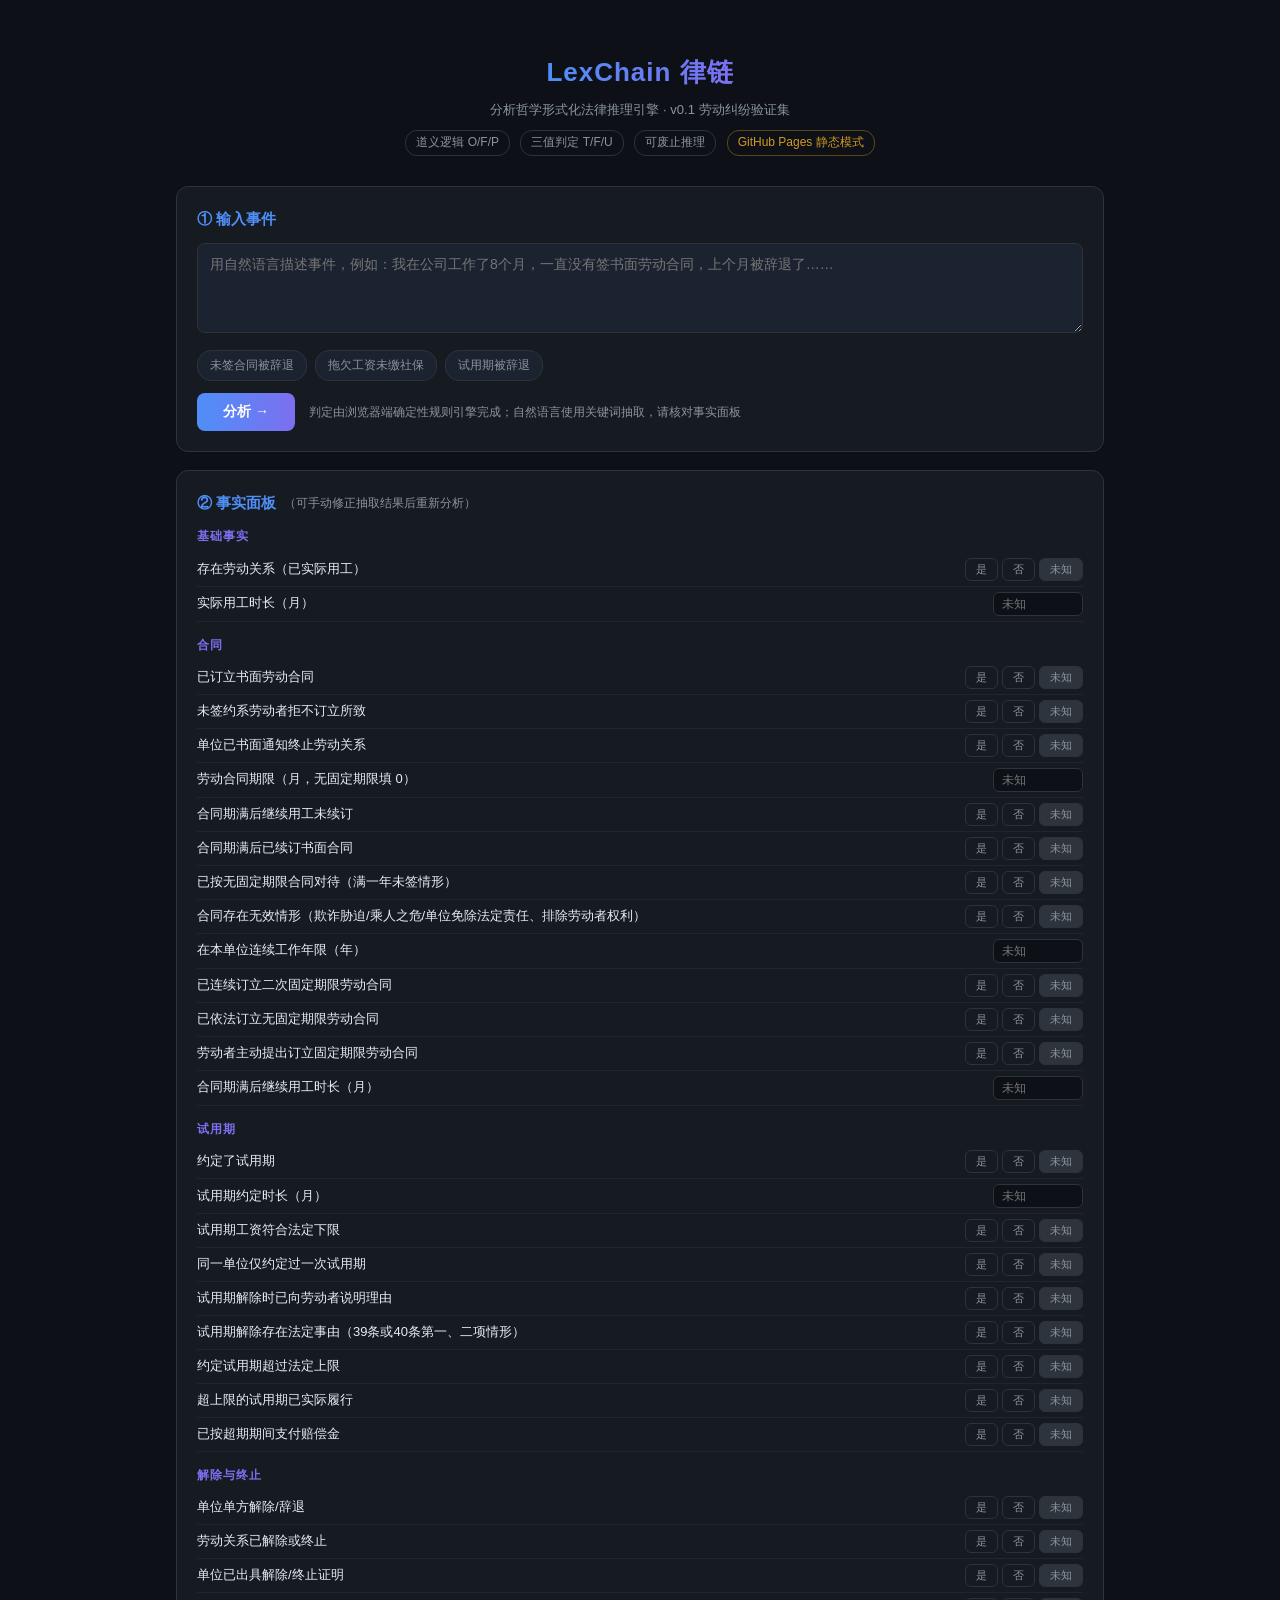
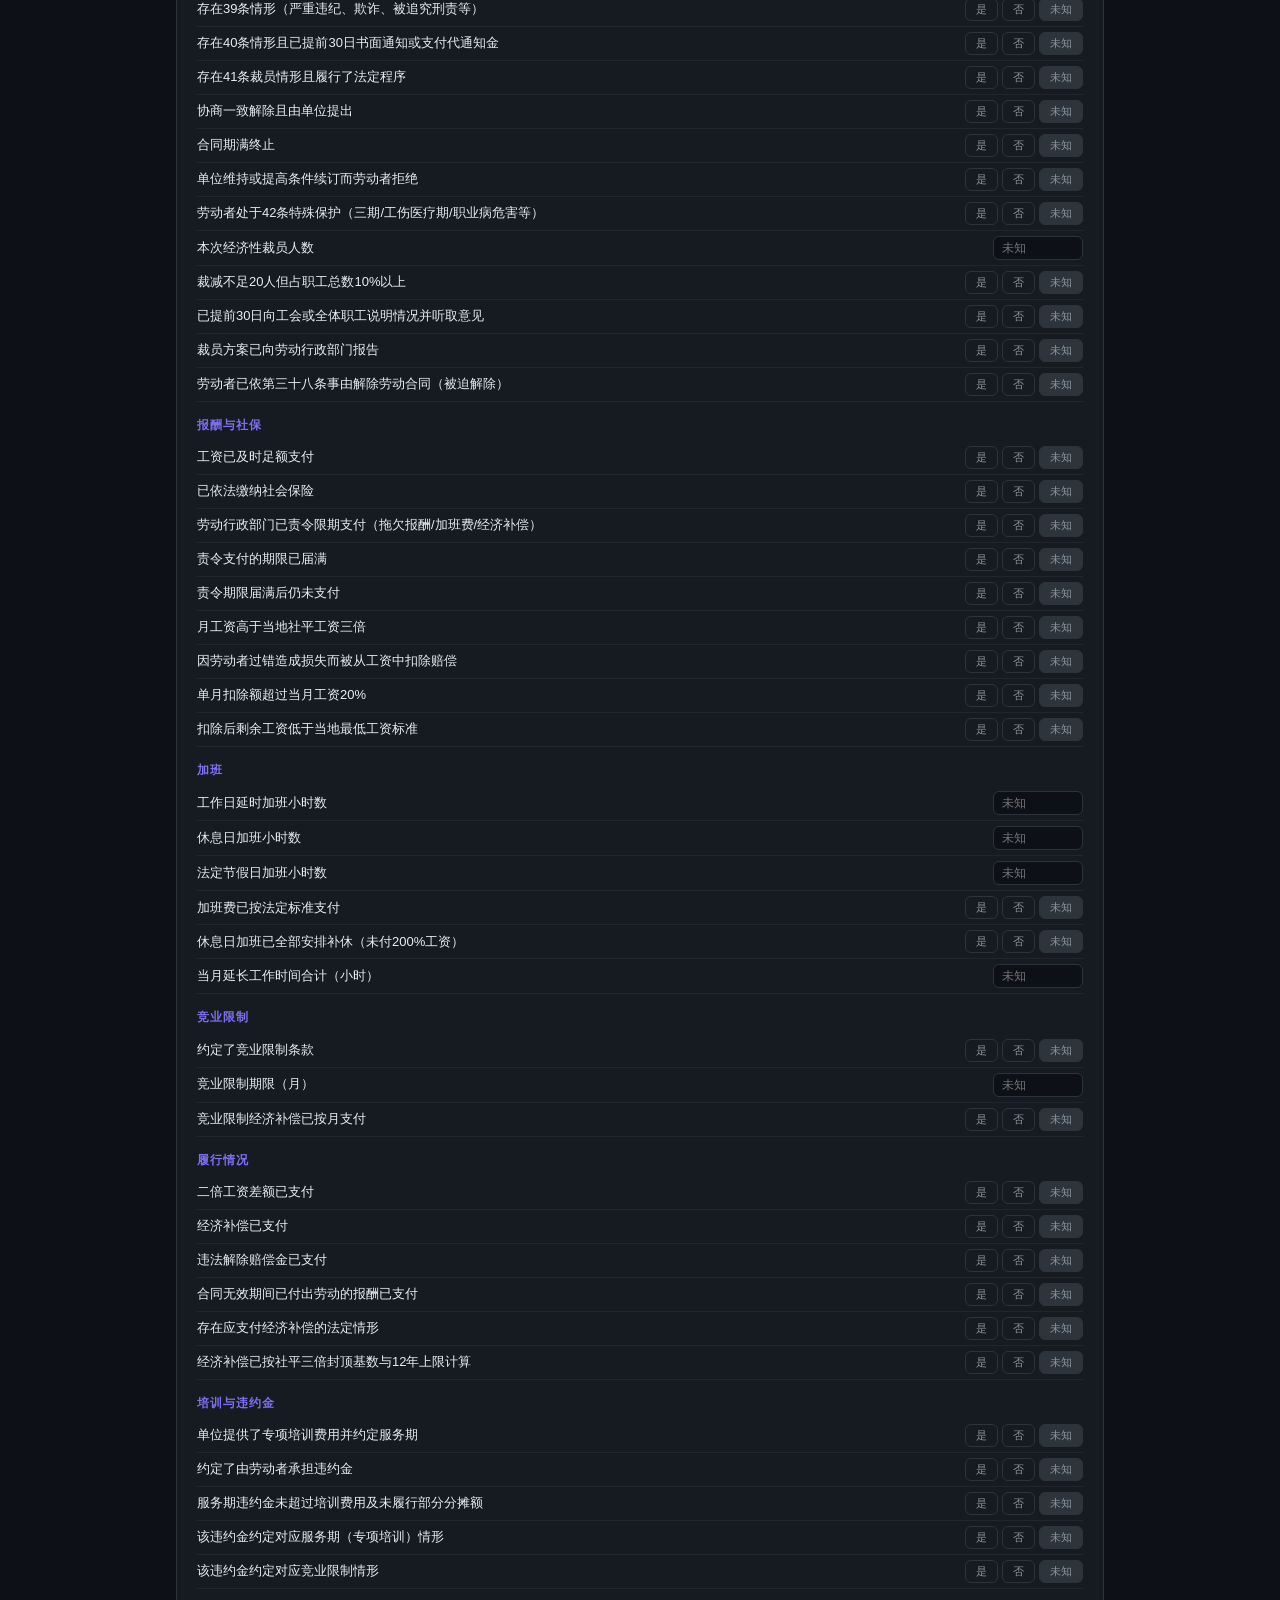
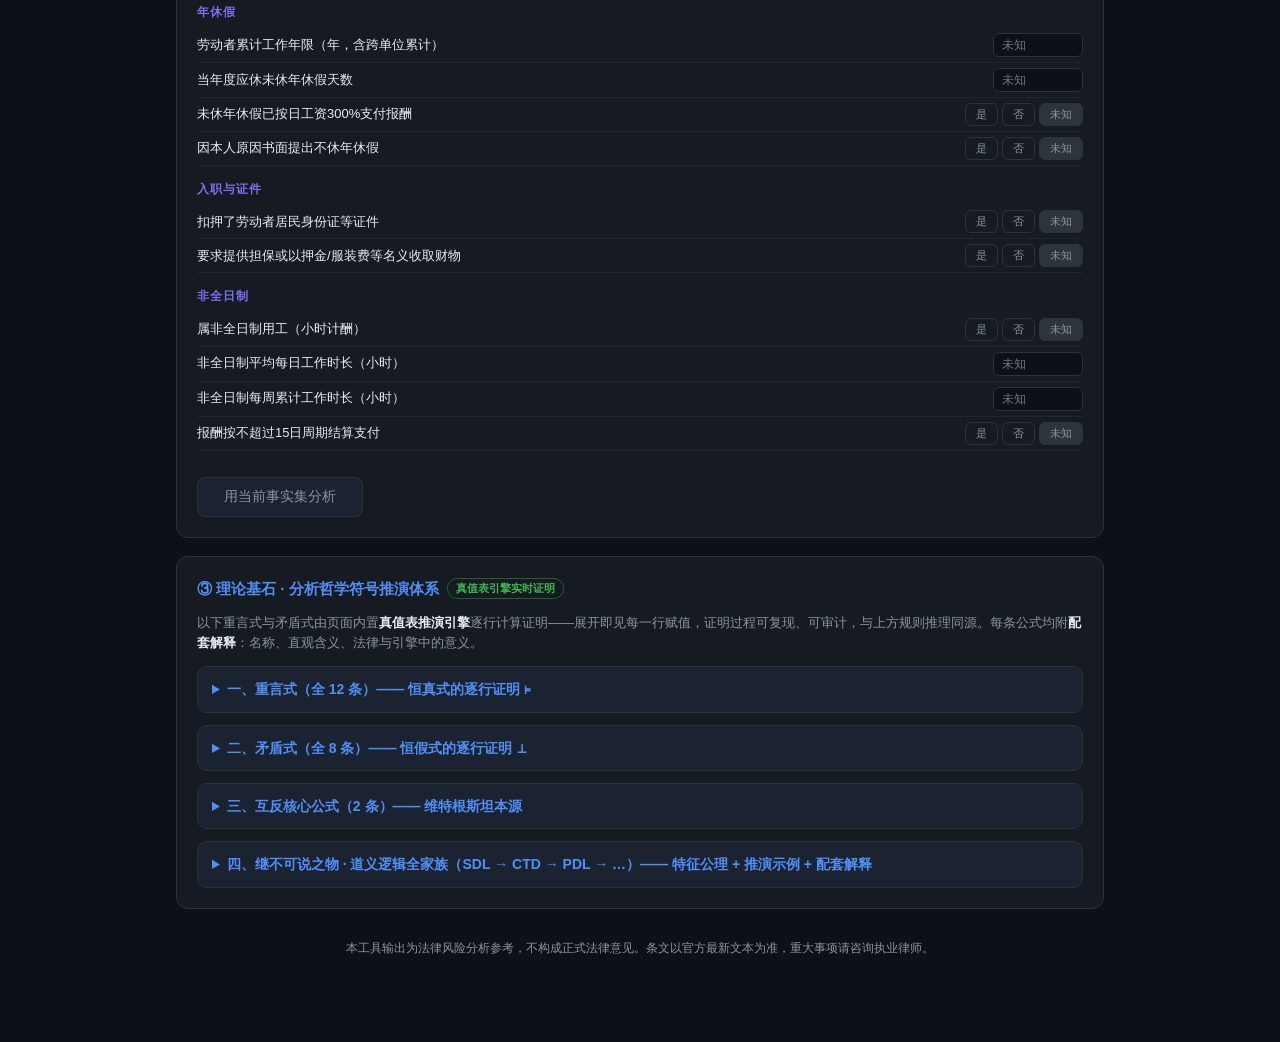
==== index.html @ 30962271 "Publish LexChain static GitHub Pages site" ====
<!DOCTYPE html>
<html lang="zh-CN" data-page-node-id="kiQSMiMC38B9QuAWxW1h1D">
<head data-page-node-id="PsSZfXTPzSMomUiIqgMjRa">
<meta charset="UTF-8" data-page-node-id="27FK0Gedcv9MTASuo3gnkz">
<meta name="viewport" content="width=device-width, initial-scale=1.0" data-page-node-id="isLUGIJhcwnBK06Z5FpobO">
<title>LexChain 律链 · 法律形式化推理引擎</title>
<style>
  :root {
    --bg: #0d1117; --panel: #161b22; --panel2: #1c2330; --border: #2d333b;
    --text: #e6edf3; --muted: #8b949e; --accent: #4f8ff7; --accent2: #7c6ff0;
    --red: #f85149; --green: #3fb950; --amber: #d29922; --purple: #a371f7;
  }
  * { box-sizing: border-box; margin: 0; padding: 0; }
  body { background: var(--bg); color: var(--text); font-family: -apple-system, "PingFang SC", "Microsoft YaHei", sans-serif; line-height: 1.6; padding-bottom: 60px; }
  .wrap { max-width: 960px; margin: 0 auto; padding: 24px 16px; }
  header { text-align: center; padding: 28px 0 12px; }
  header h1 { font-size: 26px; letter-spacing: 1px; }
  header h1 span { background: linear-gradient(90deg, var(--accent), var(--accent2)); -webkit-background-clip: text; background-clip: text; color: transparent; }
  header .sub { color: var(--muted); font-size: 13px; margin-top: 6px; }
  .badge { display: inline-block; font-size: 12px; padding: 2px 10px; border-radius: 12px; border: 1px solid var(--border); color: var(--muted); margin: 0 3px; }
  .badge.ok { color: var(--green); border-color: rgba(63,185,80,.4); }
  .badge.warn { color: var(--amber); border-color: rgba(210,153,34,.4); }
  .card { background: var(--panel); border: 1px solid var(--border); border-radius: 12px; padding: 20px; margin-top: 18px; }
  .card h2 { font-size: 15px; color: var(--accent); margin-bottom: 12px; display: flex; align-items: center; gap: 8px; }
  textarea { width: 100%; min-height: 90px; background: var(--panel2); border: 1px solid var(--border); border-radius: 8px; color: var(--text); padding: 12px; font-size: 14px; resize: vertical; font-family: inherit; }
  textarea:focus { outline: none; border-color: var(--accent); }
  .presets { margin-top: 10px; display: flex; flex-wrap: wrap; gap: 8px; }
  .chip { font-size: 12px; padding: 5px 12px; border-radius: 14px; background: var(--panel2); border: 1px solid var(--border); color: var(--muted); cursor: pointer; transition: .15s; }
  .chip:hover { border-color: var(--accent); color: var(--text); }
  .btn { display: inline-block; margin-top: 12px; padding: 10px 26px; border: none; border-radius: 8px; background: linear-gradient(90deg, var(--accent), var(--accent2)); color: #fff; font-size: 14px; font-weight: 600; cursor: pointer; }
  .btn:disabled { opacity: .5; cursor: wait; }
  .btn.ghost { background: var(--panel2); border: 1px solid var(--border); color: var(--muted); font-weight: 400; }
  .verdict { border-radius: 12px; padding: 18px 20px; margin-top: 18px; border: 1px solid var(--border); background: var(--panel); display: flex; justify-content: space-between; align-items: center; flex-wrap: wrap; gap: 8px; }
  .verdict.v-bad { border-color: rgba(248,81,73,.5); background: rgba(248,81,73,.08); }
  .verdict.v-warn { border-color: rgba(210,153,34,.5); background: rgba(210,153,34,.08); }
  .verdict.v-ok { border-color: rgba(63,185,80,.5); background: rgba(63,185,80,.08); }
  .verdict .v-main { font-size: 18px; font-weight: 700; }
  .verdict .v-sym { font-family: "SF Mono", Menlo, monospace; color: var(--muted); font-size: 13px; }
  .counts { font-size: 12px; color: var(--muted); display: flex; gap: 12px; flex-wrap: wrap; margin-top: 6px; }
  .rule-card { background: var(--panel2); border: 1px solid var(--border); border-radius: 10px; padding: 16px; margin-top: 12px; }
  .rule-head { display: flex; align-items: center; gap: 10px; flex-wrap: wrap; }
  .rule-head .rid { font-family: Menlo, monospace; font-size: 12px; color: var(--muted); }
  .rule-head .src { font-size: 13px; font-weight: 600; }
  .st { font-size: 11px; padding: 2px 10px; border-radius: 10px; font-weight: 700; letter-spacing: .5px; }
  .st-VIOLATION { background: rgba(248,81,73,.15); color: var(--red); }
  .st-RISK, .st-DEFENSIBLE { background: rgba(210,153,34,.15); color: var(--amber); }
  .st-POSSIBLE { background: rgba(124,111,240,.15); color: var(--purple); }
  .st-PERMITTED, .st-COMPLIANT { background: rgba(63,185,80,.15); color: var(--green); }
  .st-DEFEATED { background: rgba(139,148,158,.15); color: var(--muted); }
  .law-text { font-size: 12px; color: var(--muted); margin: 8px 0; padding: 8px 12px; border-left: 3px solid var(--border); }
  .sym { font-family: "SF Mono", Menlo, Consolas, monospace; font-size: 12.5px; background: #0a0e14; border: 1px dashed var(--border); border-radius: 8px; padding: 10px 12px; color: var(--accent2); white-space: pre-wrap; word-break: break-all; }
  .nl-chain { margin-top: 10px; }
  .nl-chain li { list-style: none; font-size: 13.5px; padding: 5px 0 5px 22px; position: relative; }
  .nl-chain li::before { content: '→'; position: absolute; left: 2px; color: var(--accent); font-family: Menlo, monospace; }
  .meta-note { margin-top: 8px; font-size: 12.5px; color: var(--muted); }
  .meta-note b { color: var(--amber); }
  .ask-list li { margin: 6px 0 6px 18px; font-size: 13.5px; color: var(--amber); }
  .fact-group { margin-bottom: 14px; }
  .fact-group h3 { font-size: 12px; color: var(--accent2); margin-bottom: 6px; letter-spacing: 1px; }
  .fact-row { display: flex; align-items: center; justify-content: space-between; gap: 10px; padding: 5px 0; border-bottom: 1px solid rgba(45,51,59,.5); }
  .fact-row label { font-size: 13px; color: var(--text); flex: 1; }
  .tri { display: flex; gap: 4px; }
  .tri button { font-size: 11px; padding: 3px 10px; border-radius: 6px; border: 1px solid var(--border); background: transparent; color: var(--muted); cursor: pointer; }
  .tri button.on-yes { background: rgba(63,185,80,.2); color: var(--green); border-color: var(--green); }
  .tri button.on-no { background: rgba(248,81,73,.2); color: var(--red); border-color: var(--red); }
  .tri button.on-unk { background: rgba(139,148,158,.2); color: var(--muted); }
  .fact-row input[type=number] { width: 90px; background: var(--bg); border: 1px solid var(--border); border-radius: 6px; color: var(--text); padding: 4px 8px; font-size: 12px; }
  footer { text-align: center; color: var(--muted); font-size: 12px; margin-top: 30px; padding: 0 20px; }
  .hidden { display: none; }
  .err { background: rgba(248,81,73,.1); border: 1px solid rgba(248,81,73,.4); color: var(--red); border-radius: 8px; padding: 12px; font-size: 13px; margin-top: 12px; }
  .toggle-all { font-size: 12px; color: var(--muted); background: none; border: none; cursor: pointer; text-decoration: underline; }
  /* ===== 理论基石：符号推演 ===== */
  details.logi { border: 1px solid var(--border); border-radius: 10px; margin-top: 12px; background: var(--panel2); overflow: hidden; }
  details.logi summary { cursor: pointer; padding: 11px 14px; color: var(--accent); font-size: 14px; font-weight: 600; user-select: none; }
  details.logi summary:hover { background: rgba(79,143,247,.06); }
  details.logi .body { padding: 2px 14px 16px; }
  table.tt { border-collapse: collapse; font-family: "SF Mono", Menlo, monospace; font-size: 12px; margin: 10px 0 4px; }
  .tt th, .tt td { border: 1px solid var(--border); padding: 3px 12px; text-align: center; }
  .tt th { background: #0a0e14; color: var(--muted); font-weight: 500; }
  .tt .resT { color: var(--green); font-weight: 700; }
  .tt .resF { color: var(--red); font-weight: 700; }
  .tt-wrap { display: flex; flex-wrap: wrap; gap: 18px; align-items: flex-start; }
  .tt-item { flex: 1 1 300px; max-width: 100%; }
  .tt-item .t-head { font-family: Menlo, monospace; font-size: 12.5px; color: var(--text); }
  .tt-item .t-head b { color: var(--accent2); }
  .tt-item .t-verdict { font-size: 11px; padding: 1px 8px; border-radius: 10px; margin-left: 8px; }
  .tv-taut { background: rgba(63,185,80,.15); color: var(--green); }
  .tv-cont { background: rgba(248,81,73,.15); color: var(--red); }
  .tv-warn { background: rgba(210,153,34,.15); color: var(--amber); }
  .t-der { font-size: 12px; color: var(--muted); margin-top: 4px; line-height: 1.55; }
  .t-der b { color: var(--amber); }
  .proof { font-family: "SF Mono", Menlo, monospace; font-size: 12.5px; color: var(--accent2); background: #0a0e14; border: 1px dashed var(--border); border-radius: 8px; padding: 10px 14px; white-space: pre-wrap; line-height: 1.7; margin-top: 8px; }
  .ax { font-family: "SF Mono", Menlo, monospace; font-size: 12px; color: var(--accent2); background: #0a0e14; border: 1px dashed var(--border); border-radius: 8px; padding: 8px 12px; white-space: pre-wrap; line-height: 1.6; margin: 8px 0; }
  .deo-card { background: var(--panel); border: 1px solid var(--border); border-radius: 10px; padding: 14px 16px; margin-top: 10px; }
  .deo-head { display: flex; align-items: center; gap: 8px; flex-wrap: wrap; }
  .deo-head .dn { font-size: 13.5px; font-weight: 700; }
  .deo-head .dops { font-family: Menlo, monospace; font-size: 11.5px; color: var(--muted); }
  .tag { font-size: 10.5px; padding: 1px 8px; border-radius: 10px; border: 1px solid var(--border); color: var(--muted); }
  .tag.ok { color: var(--green); border-color: rgba(63,185,80,.4); }
  .tag.part { color: var(--amber); border-color: rgba(210,153,34,.4); }
  .der-list { margin: 6px 0 0; }
  .der-list li { list-style: none; font-size: 12.5px; padding: 3px 0 3px 20px; position: relative; color: var(--text); }
  .der-list li::before { content: '⊢'; position: absolute; left: 2px; color: var(--accent); font-family: Menlo, monospace; }
  table.hoh { border-collapse: collapse; font-size: 12.5px; margin-top: 8px; width: 100%; }
  .hoh th, .hoh td { border: 1px solid var(--border); padding: 5px 10px; text-align: center; }
  .hoh th { background: #0a0e14; color: var(--accent); font-weight: 600; }
  .hoh td { color: var(--text); }
  .hoh .pair { color: var(--accent2); font-family: Menlo, monospace; }
</style>
</head>
<body data-page-node-id="8iEx9HB4UejlXtGTknqISz">
<div class="wrap" data-page-node-id="PXcmVNnKZJIlE6Lpy5dcK5">
  <header data-page-node-id="AC82jdaXDvnkETZtqz8NHw">
    <h1 data-page-node-id="3eas1RuthiZibGDweAJNau"><span data-page-node-id="trlMmMA6we5F9K7dM6GMHF">LexChain 律链</span></h1>
    <div class="sub" data-page-node-id="rGAv9Cwy0HodwI0c28MZ6c">分析哲学形式化法律推理引擎 · v0.1 劳动纠纷验证集</div>
    <div style="margin-top:8px" data-page-node-id="2qCRTweAUWBQGh2IgwYf9Q">
      <span class="badge" data-page-node-id="Y1KVa1GT4QhDN67C2BL3Ln">道义逻辑 O/F/P</span>
      <span class="badge" data-page-node-id="mIiJxzrPqOlq3Sv80LHay0">三值判定 T/F/U</span>
      <span class="badge" data-page-node-id="aGzgwrXjpfKVTA89egM71H">可废止推理</span>
      <span class="badge" id="keyBadge" data-page-node-id="EaB1oFuyF2YlSqdUZA5FYp">检查中…</span>
    </div>
  </header>

  <div class="card" data-page-node-id="wtyxxEg2XyhzfxhFRwy7So">
    <h2 data-page-node-id="8v1SY3z0OoLtrpBDrHqLrT">① 输入事件</h2>
    <textarea id="eventText" placeholder="用自然语言描述事件，例如：我在公司工作了8个月，一直没有签书面劳动合同，上个月被辞退了……"></textarea>
    <div class="presets" id="presets" data-page-node-id="KBGAxTkIznjNuzR7W672NG"></div>
    <button class="btn" id="analyzeBtn" onclick="analyzeText()" data-page-node-id="Bf56IJOTYQFfnmvdksYVYw">分析 →</button>
    <span id="engineHint" style="font-size:12px;color:var(--muted);margin-left:10px" data-page-node-id="uKJEKAAeRHvwSGe8ieW7tk">判定由确定性规则引擎完成；LLM 仅负责事实抽取</span>
    <div id="errBox" class="err hidden" data-page-node-id="k0vt3nFgk8JmOqXooDuOA5"></div>
  </div>

  <div class="card" data-page-node-id="GANivAtUZYr7OZUKsf3T4R">
    <h2 data-page-node-id="1MYgts6lK30P6LggpzwSpf">② 事实面板 <span style="font-weight:400;font-size:12px;color:var(--muted)" data-page-node-id="TCiVMS4UPj8MEKva81fKfE">（可手动修正抽取结果后重新分析）</span></h2>
    <div id="factPanel" data-page-node-id="Y68ztbX0nfJHcR3DQtiJM3"></div>
    <button class="btn ghost" onclick="analyzeFacts()" data-page-node-id="4I5qacGDfSJrHTLnIl2Mmm">用当前事实集分析</button>
  </div>

  <div id="report" data-page-node-id="Lge5YZrceQLVSk72SocNAa"></div>

  <div class="card" data-page-node-id="9f2v6cgGhTI3Khc42GIGiU">
    <h2 data-page-node-id="dFSw7DXX0FTnGQY1dLGjk6">③ 理论基石 · 分析哲学符号推演体系 <span class="tag ok" data-page-node-id="G3Hsxzw0xbjmLrdzzfGlsy">真值表引擎实时证明</span></h2>
    <p style="font-size:13px;color:var(--muted);margin-bottom:6px" data-page-node-id="lC5NADKWtnWMNioen28ml5">以下重言式与矛盾式由页面内置<b style="color:var(--text)" data-page-node-id="i1HdasJ02gujvpQowvXe1r">真值表推演引擎</b>逐行计算证明——展开即见每一行赋值，证明过程可复现、可审计，与上方规则推理同源。每条公式均附<b style="color:var(--text)" data-page-node-id="UzhEtMV9uJGk6oDCiQrg8h">配套解释</b>：名称、直观含义、法律与引擎中的意义。</p>

    <details class="logi" data-page-node-id="ar3GlRzbGRBKR1BG46HOAC"><summary data-page-node-id="h6nitEFqiJRPWAFxrAN1xY">一、重言式（全 12 条）—— 恒真式的逐行证明 ⊨</summary>
      <div class="body" data-page-node-id="I37AoTvzkkva6RV8RAajSg">
        <div class="tt-wrap" id="tautBody" data-page-node-id="xHVLdP9O7mgwTyLyqPRY5y"></div>
        <div class="t-der" style="margin-top:12px" data-page-node-id="TgLnxxqI06RL32b2vwnKf5"><b data-page-node-id="geAo5VrZZTKqwzUIbdGn3B">量词重言式（第 11、12 条）语义推演：</b></div>
        <div class="proof" data-page-node-id="w2gxmw8nj8yenNpEQ3H313">【11】∀x(F(x)→F(x))   ——全称概括律
  证：任取个体域 D 与指派 a∈D，F(a)→F(a) 是重言式 2（p→p）的代入例，恒真；
      a 任意，由 ∀-引入规则，得 ⊨∀x(F(x)→F(x))。∎
  解释：谓词 F 无论指「签订合同」「支付工资」还是任意属性，
      「每个个体若具有 F 则具有 F」无条件成立——它是所有全称规范条文的骨架：
      立法者写 ∀x(劳动者(x)→O(pay(x)))，其可靠性最终锚定在这种恒真结构上。</div>
        <div class="proof" data-page-node-id="yBKq9NqIEUEyNfyhAJFI2V">【12】¬∀x F(x) ≡ ∃x¬F(x)   ——量词对偶律（谓词版德摩根）
  证（⇒）：设 ¬∀xF(x)。若域中每个 a 都有 F(a)，则 ∀xF(x) 成立，矛盾；
      故存在 witness a 使 ¬F(a)，即 ∃x¬F(x)。
  证（⇐）：设 witness a 有 ¬F(a)。若 ∀xF(x) 则 F(a)，与 ¬F(a) 矛盾；故 ¬∀xF(x)。∎
  解释：把命题层德摩根定律（第 5、6 条）推广到量词——「不是所有人都违约」
      等值于「有人未违约」。反证法在要件事实审查中的形式根据即此条：
      要推翻全称认定，只需找到一个反例事实。</div>
      </div>
    </details>

    <details class="logi" data-page-node-id="wHQ6laDqYKRnBhmOh3aQGp"><summary data-page-node-id="arDir95RDEcTEsCd3wKOgD">二、矛盾式（全 8 条）—— 恒假式的逐行证明 ⊥</summary>
      <div class="body" data-page-node-id="QaQAPTmOGtlXGIwswcIniz">
        <div class="tt-wrap" id="contBody" data-page-node-id="cJmKgsJFPHz3Hm1T7VVUot"></div>
        <div class="t-der" style="margin-top:12px" data-page-node-id="wu0bHub8uCHuVLduQCK8SZ"><b data-page-node-id="5JG4RDcRlGgX1QsCeCD994">量词矛盾式（第 5、6、7 条）语义推演：</b></div>
        <div class="proof" data-page-node-id="NLpxM8unNSf5VFuf5Dn6uw">【5】∀x(F(x)∧¬F(x))   ——全称自反矛盾
  证：对任意 a∈D，F(a)∧¬F(a) 是矛盾式 1（p∧¬p）的代入例，恒假；
      全称概括保持假值，故该式在任意非空域恒假；空域时 ∀ 空真前提不成立，仍取假。∎
  解释：要求「所有劳动者既享有 X 又不享有 X」的规范体系自我瓦解——
      这是审查立法内部一致性的极限形态。</div>
        <div class="proof" data-page-node-id="nlY1WduXbE4W2EHBHVPxVE">【6】∃x(F(x)∧¬F(x))   ——存在自反矛盾
  证：若存在 witness a 使 F(a)∧¬F(a)，该合取本身即矛盾式，不可能为真；
      若无 witness，则存在式为假。两种情形皆假。∎
  解释：任何单个事实都不可能「既是又不是」——这正是事实审查中
      禁止自相矛盾认定的逻辑根据（禁止双重认定同一事实）。</div>
        <div class="proof" data-page-node-id="meN7vkivnc2JP73rwMDSmO">【7】∀x F(x) ∧ ∃x¬F(x)   ——全称肯定与存在否定的冲突
  证：设 ∃x¬F(x) 成立，取 witness a 有 ¬F(a)；而 ∀xF(x) 蕴含 F(a)，矛盾；
      若 ∃x¬F(x) 为假，则整个合取为假。故恒假。∎
  解释：「查实了所有人合规」与「发现一个违规者」不可并存——
      证据体系内部出现此结构时必然有一个认定是错的，必须回溯重审。</div>
      </div>
    </details>

    <details class="logi" data-page-node-id="bR014tNIYDCUvEdAZ8utUM"><summary data-page-node-id="FifbYpmL1Y54N9k96D8nPJ">三、互反核心公式（2 条）—— 维特根斯坦本源</summary>
      <div class="body" data-page-node-id="r0JOUpugHpTDoLTFipWxa5">
        <div class="t-item" data-page-node-id="KVmUMkUaVsc7mY4RbK8UHe"><span class="t-head" data-page-node-id="jYEvREb6cIx6ugkLZ9XgZW"><b data-page-node-id="DmaIBh4NadEadHMutJo1CZ">Taut(p) ↔ Cont(¬p)</b></span>
        <div class="proof" data-page-node-id="SpwgfElSmAVMqKWx70Lsb7">推演（→）：⊨p ⇔ 对每一赋值 v：v(p)=T
                        ⇔ 对每一赋值 v：v(¬p)=F        （¬ 的语义）
                        ⇔ ¬p 恒假
                        ⇔ Cont(¬p)                    ∎
推演（←）：Cont(¬p) ⇔ ¬p 恒假 ⇔ ¬¬p 恒真 ⇔ ⊨p（第 10 条双否）⇔ Taut(p)  ∎</div>
        <div class="t-der" data-page-node-id="30FZg2EmzYGKOzFA8GXKLh"><b data-page-node-id="wkcG2LmY3w76OJnvg7OdrS">配套解释：</b>重言式与矛盾式不是两类孤立的东西，而是经否定算子一一互反的两极：p 是重言式，当且仅当 ¬p 是矛盾式。</div>
        <div class="t-der" data-page-node-id="q04Nil23Q6cvcwKcSBsmJQ"><b data-page-node-id="T5MAvIOml5lCfIYXRJj8Bv">本源注记（维特根斯坦《逻辑哲学论》4.46）：</b>重言式与矛盾式「不是世界的图像」——重言式无条件为真，对世界不做任何限定；矛盾式无条件为假，排除一切可能。4.462：t 恒真、f 恒假，现实命题居间。互反公式划定了「许可全域」与「禁止全域」的边界对应：规范体系把某个行为空间判为禁止（Cont），当且仅当其补空间整体许可（Taut 于补集上）。</div>
        </div>
        <div class="t-item" style="margin-top:12px" data-page-node-id="hvKKQC6sGU9T895OkEF5Lt"><span class="t-head" data-page-node-id="dpeMmvXvIjMI0cQVyFvCF2"><b data-page-node-id="xGShs3hziZpVUETRYUOWKh">Cont(p) ↔ Taut(¬p)</b></span>
        <div class="proof" data-page-node-id="9cyysrQjGwCwDzCafcgNj8">推演：Cont(p) ⇔ p 恒假 ⇔ 对每一 v：v(p)=F ⇔ 对每一 v：v(¬p)=T ⇔ ⊨¬p ⇔ Taut(¬p)  ∎</div>
        <div class="t-der" data-page-node-id="oFvtYUVpT15XHLmh6UB2Vp"><b data-page-node-id="AjfGMLAqYWuaIz7mLNebOV">配套解释：</b>与上一条对称互补。两条合起来构成一个对合（involution）：以 ¬ 为桥，重言域与矛盾域完整互镜像。<b data-page-node-id="MmKCNh8TgoYBGpMg81zG3c">在 LexChain 中的意义：</b>引擎的 DEFEATED（例外推翻）机制正是这个互反的工程化——原规则被例外推翻时，其否定（例外合取式）成为新的恒真前提；禁止条款 R42「F(解除)」成立，等价于其否定域「许可解除」被判定为空（矛盾域）。</div>
        </div>
      </div>
    </details>

    <details class="logi" data-page-node-id="qfkXVg79mw3nuY1T0eRzjM"><summary data-page-node-id="ZtlpGMnyuAIfbaGT1FItpw">四、继不可说之物 · 道义逻辑全家族（SDL → CTD → PDL → …）—— 特征公理 + 推演示例 + 配套解释</summary>
      <div class="body" data-page-node-id="rjyUdkxn8yhJFw3HOOWYoP">
        <div class="t-der" style="margin-bottom:6px" data-page-node-id="St4eoYIIw5BxYlszjwnVbh"><b data-page-node-id="QYWkasXFa784FjNFSPm7sA">配套解释总纲：</b>「不可说之物」（维特根斯坦 6.421：伦理与规范「不可说，只可显示」）在分析哲学传统中无法用真值函项直接刻画——道义逻辑就是把「应当/许可/禁止」从不可说的伦理直观转化为<b style="color:var(--text)" data-page-node-id="mdCSutAi1CzGKZAz3p132K">可演算的模态系统</b>的百年努力。以下每个系统解决一个 SDL 的已知缺陷，标签标注其与 LexChain 引擎的现状关系。</div>
        <div id="deoBody" data-page-node-id="idJ29kAK2F8L9pA0E2oFi2"></div>
      </div>
    </details>
  </div>

  <footer id="disclaimer" data-page-node-id="IwV3l2qTZqxQq0e7rcet5B">本工具输出为法律风险分析参考，不构成正式法律意见。条文以官方最新文本为准，重大事项请咨询执业律师。</footer>
</div>

<script>window.LEXCHAIN_STATIC = true;</script>
<script src="./engine-browser.js"></script>
<script>
let SCHEMA = null;
let FACT_STATE = {};
const STATIC_MODE = Boolean(window.LEXCHAIN_STATIC);
// 本地服务仍使用 Node API；GitHub Pages 则直接在浏览器中运行确定性引擎。
const API_BASE = STATIC_MODE ? '' : ((location.protocol.startsWith('http') && location.port === '8787') ? '' : 'http://127.0.0.1:8787');

const ST_LABEL = {VIOLATION:'违反', RISK:'风险', DEFENSIBLE:'待查证', POSSIBLE:'证据不足', PERMITTED:'许可成立', COMPLIANT:'合规', DEFEATED:'例外推翻', NOT_TRIGGERED:'不适用'};
const V_CLASS = {'存在违法行为':'v-bad','存在法律风险':'v-warn','证据不足，待补事实':'v-warn','未发现违反本规则库情形':'v-ok'};

async function init() {
  if (STATIC_MODE) {
    const rules = await (await fetch('./rules/labor-rules.json')).json();
    window.LEXCHAIN_RULESET = rules;
    SCHEMA = {
      has_key: false,
      has_ollama: false,
      facts: rules.facts,
      rulebase: rules.meta,
      presets: [
        {
          name: '未签合同被辞退',
          text: '我在一家公司工作了8个月，公司一直没有和我签书面劳动合同，上个月公司突然把我辞退了，也没有给任何补偿。',
          facts: { employment_exists: true, months_employed: 8, written_contract_signed: false, terminated_by_employer: true }
        },
        {
          name: '拖欠工资未缴社保',
          text: '公司已经拖欠我三个月工资没有足额发放，社保也从半年前就停缴了，我打算辞职。',
          facts: { employment_exists: true, wage_paid_on_time_full: false, social_insurance_paid: false, terminated_by_employer: false }
        },
        {
          name: '试用期被辞退',
          text: '我和公司签了三年合同，试用期6个月。试用期第2个月公司直接口头让我走人，没说任何理由。',
          facts: { employment_exists: true, probation_agreed: true, probation_months: 6, contract_duration_months: 36, terminated_by_employer: true, probation_termination_reason_stated: false }
        }
      ]
    };
  } else {
    SCHEMA = await (await fetch(API_BASE + '/api/schema')).json();
  }
  const kb = document.getElementById('keyBadge');
  if (STATIC_MODE) {
    kb.textContent = 'GitHub Pages 静态模式'; kb.className = 'badge warn';
    document.getElementById('engineHint').textContent = '判定由浏览器端确定性规则引擎完成；自然语言使用关键词抽取，请核对事实面板';
  }
  else if (SCHEMA.has_key) { kb.textContent = '自然语言抽取 已就绪'; kb.className = 'badge ok'; }
  else { kb.textContent = '未配置 DeepSeek Key（仅手动模式）'; kb.className = 'badge warn'; }
  SCHEMA.facts.forEach(f => FACT_STATE[f.key] = null);
  // 预设
  const pz = document.getElementById('presets');
  SCHEMA.presets.forEach(p => {
    const b = document.createElement('span'); b.className = 'chip'; b.textContent = p.name;
    b.onclick = () => { document.getElementById('eventText').value = p.text; analyzeText(p.facts); };
    pz.appendChild(b);
  });
  renderFactPanel();
}

function renderFactPanel() {
  const panel = document.getElementById('factPanel');
  const groups = {};
  SCHEMA.facts.forEach(f => (groups[f.group] = groups[f.group] || []).push(f));
  let html = '';
  for (const [g, fs] of Object.entries(groups)) {
    html += `<div class="fact-group"><h3>${g}</h3>`;
    fs.forEach(f => {
      if (f.type === 'number') {
        html += `<div class="fact-row"><label>${f.label}</label>
          <input type="number" step="any" placeholder="未知" oninput="FACT_STATE['${f.key}'] = this.value === '' ? null : Number(this.value)"></div>`;
      } else {
        html += `<div class="fact-row"><label>${f.label}</label>
          <div class="tri">
            <button id="b-${f.key}-t" onclick="setFact('${f.key}', true)">是</button>
            <button id="b-${f.key}-f" onclick="setFact('${f.key}', false)">否</button>
            <button id="b-${f.key}-u" onclick="setFact('${f.key}', null)" class="on-unk">未知</button>
          </div></div>`;
      }
    });
    html += '</div>';
  }
  panel.innerHTML = html;
}

function setFact(key, val) {
  FACT_STATE[key] = val;
  ['t','f','u'].forEach(s => { const el = document.getElementById(`b-${key}-${s}`); if (el) el.className = ''; });
  if (val === true) document.getElementById(`b-${key}-t`).className = 'on-yes';
  else if (val === false) document.getElementById(`b-${key}-f`).className = 'on-no';
  else document.getElementById(`b-${key}-u`).className = 'on-unk';
}

function numberInput(key) {
  return document.querySelector(`input[oninput="FACT_STATE['${key}'] = this.value === '' ? null : Number(this.value)"]`);
}

function setFacts(facts) {
  // 先整体重置：bool 走三态按钮，number 清空输入框（number 无按钮，不能调 setFact）
  SCHEMA.facts.forEach(f => {
    if (f.type === 'number') {
      const inp = numberInput(f.key);
      if (inp) inp.value = '';
      FACT_STATE[f.key] = null;
    } else setFact(f.key, null);
  });
  for (const [k, v] of Object.entries(facts || {})) {
    const def = SCHEMA.facts.find(f => f.key === k);
    if (!def) continue;
    if (def.type === 'number') {
      const inp = numberInput(k);
      if (inp) { inp.value = v; FACT_STATE[k] = Number(v); }
    } else setFact(k, v);
  }
}

async function postJSON(url, body) {
  if (STATIC_MODE && url === '/api/analyze') {
    const supplied = body.facts || {};
    const extraction = body.text ? staticExtract(body.text) : null;
    const facts = extraction ? { ...extraction.facts, ...supplied } : { ...supplied };
    return {
      facts_used: facts,
      extraction: extraction ? { ...extraction, extractor: '浏览器端关键词抽取（静态模式）' } : null,
      report: window.LexChainBrowserEngine.analyze(facts, window.LEXCHAIN_RULESET)
    };
  }
  for (let attempt = 0; attempt < 2; attempt++) {
    try {
      const resp = await fetch(API_BASE + url, { method: 'POST', headers: {'Content-Type': 'application/json'}, body: JSON.stringify(body) });
      const txt = await resp.text();
      let data = null;
      try { data = txt ? JSON.parse(txt) : null; } catch (e) { data = null; }
      if (!resp.ok || !data) throw new Error((data && data.error) || `服务异常（HTTP ${resp.status}${txt ? '' : '，空响应'}）`);
      return data;
    } catch (e) {
      if (attempt === 1) throw e;
      await new Promise(r => setTimeout(r, 600)); // 首次失败（网络抖动/连接竞态）自动重试一次
    }
  }
}

function staticExtract(text) {
  const facts = {};
  const normalized = String(text || '').replace(/[，。！？；、]/g, ' ');
  const numberWords = { 零: 0, 一: 1, 二: 2, 两: 2, 三: 3, 四: 4, 五: 5, 六: 6, 七: 7, 八: 8, 九: 9, 十: 10 };
  const number = (value) => /^\d+(?:\.\d+)?$/.test(value) ? Number(value) : numberWords[value];
  const matchNumber = (pattern) => {
    const m = normalized.match(pattern);
    return m ? number(m[1]) : null;
  };
  if (/(公司|单位|雇主|老板)/.test(normalized) || /(工作|上班|入职)/.test(normalized)) facts.employment_exists = true;
  const months = matchNumber(/([0-9一二两三四五六七八九十]+)\s*个?月/);
  if (months !== null) facts.months_employed = months;
  if (/(未|没|没有|一直没有|从未)[^\n]{0,16}(签|订)[^\n]{0,12}(书面)?劳动合同/.test(normalized) || /没签合同|未签合同/.test(normalized)) facts.written_contract_signed = false;
  else if (/(签了|签订|签署)[^\n]{0,8}(劳动)?合同/.test(normalized)) facts.written_contract_signed = true;
  if (/(辞退|开除|解除劳动合同|让.*走|裁员)/.test(normalized)) facts.terminated_by_employer = true;
  if (/(拖欠|欠发|未足额|没有足额|工资.*没发|工资.*未发)/.test(normalized)) facts.wage_paid_on_time_full = false;
  if (/(社保|社会保险)[^\n]{0,10}(停缴|未缴|没缴|没有缴|断缴)/.test(normalized)) facts.social_insurance_paid = false;
  if (/试用期/.test(normalized)) facts.probation_agreed = true;
  const probationMonths = matchNumber(/试用期\s*([0-9一二两三四五六七八九十]+)\s*个?月/);
  if (probationMonths !== null) facts.probation_months = probationMonths;
  if (/(三年|3年)/.test(normalized) && /合同/.test(normalized)) facts.contract_duration_months = 36;
  if (/(没有|未|没)[^\n]{0,8}(理由|说明|告知)/.test(normalized) || /口头/.test(normalized)) facts.probation_termination_reason_stated = false;
  return { facts, summary: text ? `已识别文本中的部分事实：${text}` : '' };
}

async function analyzeText(presetFacts) {
  const btn = document.getElementById('analyzeBtn');
  const text = document.getElementById('eventText').value.trim();
  if (!text && !presetFacts) return;
  btn.disabled = true;
  try {
    const data = await postJSON('/api/analyze', { text, facts: presetFacts || undefined });
    if (data.facts_used) setFacts(cleanFacts(data.facts_used));
    render(data);
    hideError();
  } catch (e) { showError('请求失败：' + e.message); }
  btn.disabled = false;
}

async function analyzeFacts() {
  try {
    const data = await postJSON('/api/analyze', { facts: FACT_STATE });
    render(data); hideError();
  } catch (e) { showError('请求失败：' + e.message); }
}

function cleanFacts(facts) {
  const clean = {};
  for (const [k, v] of Object.entries(facts)) if (v !== null && v !== undefined && v !== '') clean[k] = v;
  return clean;
}

function showError(msg) {
  const box = document.getElementById('errBox');
  box.textContent = msg; box.classList.remove('hidden');
}
function hideError() { document.getElementById('errBox').classList.add('hidden'); }

function render(data) {
  const r = data.report;
  let html = '';

  // 抽取摘要
  if (data.extraction && data.extraction.summary) {
    const src = data.extraction.extractor || 'LLM';
    html += `<div class="card"><h2>案情概括（${src}）</h2><p style="font-size:14px">${data.extraction.summary}</p></div>`;
  }

  // 总判定
  html += `<div class="verdict ${V_CLASS[r.verdict] || ''}">
    <div><div class="v-main">总体判定：${r.verdict}</div>
    <div class="counts">
      <span>违反 <b style="color:var(--red)">${(r.status_counts.VIOLATION||[]).length}</b></span>
      <span>风险/待查证 <b style="color:var(--amber)">${((r.status_counts.RISK||[]).length + (r.status_counts.DEFENSIBLE||[]).length)}</b></span>
      <span>证据不足 <b style="color:var(--purple)">${(r.status_counts.POSSIBLE||[]).length}</b></span>
      <span>许可成立 <b style="color:var(--green)">${(r.status_counts.PERMITTED||[]).length}</b></span>
      <span>合规 ${(r.status_counts.COMPLIANT||[]).length}</span>
      <span>例外推翻 ${(r.status_counts.DEFEATED||[]).length}</span>
    </div></div>
    <div class="v-sym">${r.verdict_symbol}<br>${r.engine}</div></div>`;

  // 追问清单
  if (r.missing_facts.length) {
    html += `<div class="card"><h2>追问清单（补齐以下事实可消除不确定性）</h2><ul class="ask-list">`;
    r.missing_facts.forEach(m => html += `<li>「${m.label}」——请补充。</li>`);
    html += `</ul></div>`;
  }

  // 规则明细（先显示触发的，不适用折叠）
  const active = r.rules.filter(x => x.status !== 'NOT_TRIGGERED');
  const inactive = r.rules.filter(x => x.status === 'NOT_TRIGGERED');
  html += `<div class="card"><h2>推理明细（规则库：${r.rulebase}）</h2>`;
  active.forEach(x => {
    html += `<div class="rule-card">
      <div class="rule-head"><span class="st st-${x.status}">${ST_LABEL[x.status] || x.status}</span>
        <span class="rid">${x.id}</span><span class="src">${x.source}</span></div>
      <div class="law-text">「${x.text}」</div>
      <div class="sym">符号层\n${x.symbol}${x.exceptions && x.exceptions.length ? '\n' + x.exceptions.map(e => `⊣ ${e.id}[${e.source}] ${renderSym(e)}`).join('\n') : ''}</div>
      <ul class="nl-chain">${x.nlChain.map(s => `<li>${s}</li>`).join('')}</ul>
      ${x.remedy ? `<div class="meta-note"><b>救济路径：</b>${x.remedy}</div>` : ''}
      ${x.riskNote ? `<div class="meta-note"><b>风险提示：</b>${x.riskNote}</div>` : ''}
    </div>`;
  });
  html += `<button class="toggle-all" onclick="document.getElementById('inactive').classList.toggle('hidden');this.textContent=this.textContent.includes('展开')?'收起不适用条文 ▲':'展开不适用条文 ▼'">展开不适用条文 ▼</button>
    <div id="inactive" class="hidden">`;
  inactive.forEach(x => {
    html += `<div class="rule-card" style="opacity:.55"><div class="rule-head"><span class="st" style="background:rgba(139,148,158,.15);color:var(--muted)">不适用</span>
      <span class="rid">${x.id}</span><span class="src">${x.source}</span></div></div>`;
  });
  html += `</div></div>`;

  html += `<footer>${r.disclaimer}</footer>`;
  document.getElementById('report').innerHTML = html;
  document.getElementById('disclaimer').classList.add('hidden');
  window.scrollTo({ top: document.getElementById('report').offsetTop - 20, behavior: 'smooth' });
}

function renderSym(e) {
  return (e.eval.atoms || []).map(a => a.symbol).join(' ∧ ') + ' → ' + (e.eval.value === 'T' ? '成立' : e.eval.value === 'U' ? '待查证' : '不成立');
}

/* ==================== 理论基石：真值表推演引擎 ==================== */
const TAUTS = [
 {n:1, name:'排中律', expr:'p ∨ ¬p', vars:['p'], fn:v=>v.p||!v.p,
  mean:'任何命题要么为真要么为假，不存在第三种真值——全部真值行结果皆为 ⊤。',
  legal:'经典二值逻辑的地基。但注意：LexChain 引擎刻意<b>不</b>采用它——在 Kleene 三值逻辑中，事实 p=未知(U) 时 p∨¬p=U 而非 T，引擎正是通过放弃排中律来诚实输出「证据不足」而非硬判。'},
 {n:2, name:'同一律（条件式）', expr:'p → p', vars:['p'], fn:v=>!v.p||v.p,
  mean:'「若 p 则 p」——蕴含的真值表仅在前件真后件假这一行才为假，此处不可能发生。',
  legal:'任何法律条文若连自身都不蕴含，规范体系即崩塌。它是「同一事实同一认定」的最小形式。'},
 {n:3, name:'同一律（Leibniz）', expr:'A ≡ A', vars:['A'], fn:v=>v.A===v.A,
  mean:'事物与自身同一（A=A）。莱布尼茨将其列为人类理性两大基石之一（另一为矛盾律）。',
  legal:'符号化法律推理中，规则引用与事实代入必须满足同一性：第 X 条在推理链中出现两次时指同一条文——此律保证符号系统无「偷换」空间。'},
 {n:4, name:'实质蕴含等值式', expr:'(p→q) ≡ (¬p∨q)', vars:['p','q'], fn:v=>((v.p?v.q:true)===(!v.p||v.q)),
  mean:'「p 蕴含 q」等值于「非 p 或 q」（费洛蕴含）。四行真值逐行验证两式取值始终一致。',
  legal:'法律推理引擎内部把「要件→后果」的条件规范统一编译为布尔运算的依据；也是程序中 if 判断与规范条文互相翻译的桥。'},
 {n:5, name:'德摩根律 I', expr:'¬(p∧q) ≡ ¬p∨¬q', vars:['p','q'], fn:v=>(!(v.p&&v.q)===(!v.p||!v.q)),
  mean:'否定「两者都成立」等值于「至少一个不成立」。',
  legal:'规则库中例外（defeater）与禁止条件转换的代数根据：推翻一个合取要件只需击破其中一支——对应仲裁实务中「攻其一项要件即免责/驳斥」的策略。'},
 {n:6, name:'德摩根律 II', expr:'¬(p∨q) ≡ ¬p∧¬q', vars:['p','q'], fn:v=>(!(v.p||v.q)===(!v.p&&!v.q)),
  mean:'否定「至少一个成立」等值于「两者皆不成立」。',
  legal:'追诉/追责时必须同时否定全部抗辩事由：引擎合规判定（breach 取否）即按此律展开为逐项事实核查。'},
 {n:7, name:'双向蕴含即等值', expr:'(p→q)∧(q→p) ≡ (p↔q)', vars:['p','q'], fn:v=>(((!v.p||v.q)&&(!v.q||v.p))===(v.p===v.q)),
  mean:'「互为充分条件」与「等值」是一回事——四个赋值行中左右两侧真值完全同步。',
  legal:'「同工同酬」类规范的等值结构：认定 A 待遇 ⇔ 认定 A 情形，双向锁定。'},
 {n:8, name:'假言三段论（传递律）', expr:'(p→q)∧(q→r) → (p→r)', vars:['p','q','r'], fn:v=>(!((!v.p||v.q)&&(!v.q||v.r)))||(!v.p||v.r),
  mean:'蕴含可以传递：p 引出 q、q 引出 r，则 p 引出 r。',
  legal:'<b>LexChain 跨规则传导链的逻辑基础</b>：R42（禁止解除）→ R87-2（违法解除）→ 2N 赔偿，即「规范定性→法律后果」的两次传递，每步均为保真的假言三段论。'},
 {n:9, name:'析取三段论', expr:'(p∨q)∧¬p → q', vars:['p','q'], fn:v=>(!((v.p||v.q)&&!v.p))||v.q,
  mean:'已知两者居其一、又排除其一，则另一必立。',
  legal:'排除式认定：法律只能「二审终审/或裁或审」二者择一时，排除一项即锁定另一项；引擎中情形归属不明的判定分支亦依赖此律的排除前提。'},
 {n:10, name:'双重否定律', expr:'p ≡ ¬¬p', vars:['p'], fn:v=>v.p===!!v.p,
  mean:'否定之否定回到肯定。两个 ¬ 相互抵消。',
  legal:'举证的语义：「未能证明不欠薪」≠「证明欠薪」——三值逻辑中 ¬U=U 恰恰阻断了这条经典通路，这是引擎拒绝把举证不能直接转为不利推定的形式原因（区别于 classical 的证明责任转移）。'}
];

const CONTS = [
 {n:1, name:'矛盾律违例', expr:'p ∧ ¬p', vars:['p'], fn:v=>v.p&&!v.p,
  mean:'命题与其否定同时成立——逐行验证每一赋值皆为 ⊥，无处可逃。',
  legal:'矛盾律（A 不能既是 A 又非 A）是逻辑的第一原理。规范体系若同时命令并禁止同一行为（Oφ∧O¬φ），在 SDL 中即产生此结构——次协调道义逻辑（见下方家族）专门处理这种规范冲突而不让它爆炸。'},
 {n:2, name:'自我不等', expr:'A ≢ A', vars:['A'], fn:v=>v.A!==v.A,
  mean:'重言式 3（A≡A）的直接否定，恒假。',
  legal:'符号系统若允许「同一符号指谓不同对象」，全部推导失效。引擎对规则 id 与事实 key 的唯一性校验即此律的工程化。'},
 {n:3, name:'MP 与 MT 的崩溃组合', expr:'(p→q) ∧ p ∧ ¬q', vars:['p','q'], fn:v=>(!v.p||v.q)&&v.p&&!v.q,
  mean:'同时断言「p 蕴含 q」「p 成立」「q 不成立」——modus ponens 与 modus tollens 的两个前提拼在一起必然矛盾。',
  legal:'事实认定中的典型错误结构：既认定了要件事实成立（p），又认定其法律后果未发生（¬q），同时维持规范有效（p→q）——三者的并存就是矛盾认定，必须撤销其一。'},
 {n:4, name:'前提下的自相冲突义务', expr:'(p→q) ∧ (p→¬q) ∧ p', vars:['p','q'], fn:v=>(!v.p||v.q)&&(!v.p||!v.q)&&v.p,
  mean:'在前提 p 下，被同时要求导出 q 与 ¬q——义务自我冲突。',
  legal:'<b>严谨性注记：</b>原式 (p→q)∧(p→¬q) 在 p 为假时可以满足（两条件皆空真），严格说并非矛盾式；<b>加上前提 p 才是真正的恒假式</b>——真值表引擎如实展示了这一点。法律对应物：同一规范在触发条件成立时同时命令作为与不作为（如「应急时既要救人又要保护现场设备」），属规范缺陷而非逻辑缺陷。'},
 {n:8, name:'常假号 ⊥', expr:'⊥（F）', vars:[], fn:()=>false,
  mean:'falsum：逻辑常数，无条件为假——零变量，唯一一行即为 ⊥。',
  legal:'规范体系内部不一致的形式判据：若能从规范集 T 推出 ⊥（T ⊢ ⊥），则 T 爆炸（推出一切）——任何结论都「有效」，全部失效。可废止引擎通过优先级消解避免走到这一步。'}
];

function ttHTML(item) {
  const vs = item.vars;
  let rows = '', allT = true, allF = true;
  const n = 1 << vs.length;
  for (let i = 0; i < n; i++) {
    const v = {};
    vs.forEach((x, j) => v[x] = !!(i >> (vs.length - 1 - j) & 1));
    const val = !!item.fn(v);
    if (!val) allT = false; else allF = false;
    const cells = vs.length ? vs.map(x => `<td>${v[x] ? 'T' : 'F'}</td>`).join('') : '<td>—</td>';
    rows += `<tr>${cells}<td class="${val ? 'resT' : 'resF'}">${val ? '⊤' : '⊥'}</td></tr>`;
  }
  const verdict = allT ? '<span class="t-verdict tv-taut">⊨ 重言式 · 已证明</span>'
    : allF ? '<span class="t-verdict tv-cont">⊥ 矛盾式 · 已证明</span>'
    : '<span class="t-verdict tv-warn">可满足 · 非恒假（见注记）</span>';
  let table = `<table class="tt"><tr>${vs.map(x => `<th>${x}</th>`).join('')}<th>整式</th></tr>${rows}</table>`;
  return `<div class="tt-item">
    <div class="t-head"><b>【${item.n}】${item.expr}</b>${verdict}</div>
    <div class="t-der" style="color:var(--accent)">${item.name}</div>
    ${table}
    <div class="t-der"><b>含义：</b>${item.mean}</div>
    <div class="t-der"><b>法律 / 引擎意义：</b>${item.legal}</div>
  </div>`;
}

function renderLogi() {
  document.getElementById('tautBody').innerHTML = TAUTS.map(ttHTML).join('');
  document.getElementById('contBody').innerHTML = CONTS.map(ttHTML).join('');

  /* ---------- 道义逻辑家族 ---------- */
  const D = (name, ops, tag, tagCls, explain, ax, der) => ({name, ops, tag, tagCls, explain, ax, der});
  const DEO = [
   D('SDL 标准道义逻辑（Standard Deontic Logic）','O 应当 · P 许可 · F 禁止（≝O¬）','引擎已内建','ok',
     '道义逻辑的现代起点（von Wright 1951）。把「应当/许可/禁止」当作模态算子，义务像必然性一样在可能世界间传递。最成熟也最基础，但存在承诺悖论、CTD 悖论等已知缺陷，后续系统多为修补它而生。',
     'K: O(φ→ψ) → (Oφ→Oψ)\nD: Oφ → Pφ\nPφ ≡ ¬O¬φ（许可=不禁止）',
     ['O(φ→ψ), Oφ ⊢ Oψ（K + 分离规则：义务封闭于逻辑后承）','Oφ ⊢ Pφ（D 公理：应当蕴含许可，排除「应然矛盾世界」）','Fφ ≡ O¬φ ⊢ P¬φ（禁止即应当不做，其不作为被许可）','LexChain：每条规则的 deontic 字段即此三元组的直接实现']),
   D('模态基础（必然 / 可能）','□ 必然 · ◇ 可能','引擎已内建','ok',
     '道义逻辑的母体。O 与 □ 同构：SDL 恰为模态系统 KD——「D」即 Deontic。Anderson 归约把义务化归为带惩罚命题的必然性，证明两者深层同源。',
     '□φ ≡ ¬◇¬φ（必然=不可能不）\nK: □(φ→ψ)→(□φ→□ψ)\n4: □φ→□□φ；5: ◇φ→□◇φ（S5）',
     ['Anderson 归约：Oφ ≝ □(¬φ→S)（S=惩罚/制裁命题）——「应当 φ」=「不 φ 必致制裁」','□(¬φ→S)∧□φ ⊢ □φ：义务与制裁体系自洽','LexChain：三值判定 T/F/U 与模态 □/◇ 的对应已编码在 evalCondition 中']),
   D('CTD 反义务逻辑（Contrary-to-Duty）','O(ψ/φ) 条件义务','引擎已内建（defeater 实现）','ok',
     '处理「违反义务后产生的补救义务」：本不应违约（O¬d），但若已违约则应赔偿（O(d/v)）。第二义务以「第一义务被违反」为前提，故称反义务。SDL 无法表达且会推出悖论，CTD 用条件化算子解决。',
     'O(ψ/φ)：在 φ 情形下应当 ψ\n主义务 O¬φ 与次义务 O(φ/χ) 并存合法',
     ['经典的 CTD 场景：O¬d（不应当违约）∧ O(v/d)（违约则应赔偿）','SDL 悖论：若 d→v 则由 O¬d 推出 O(v→d) 再与 O(v/d) 混淆得出 O(d)∧O¬d 矛盾','CTD 解法：次义务不进入主规范的逻辑闭包，而是条件触发','LexChain：R82 二倍工资义务以「未签合同」为触发、以「劳动者拒签」为 defeater——正是两层 CTD 结构']),
   D('PDL 优先道义逻辑 + 加权聚合','⪰ 优先关系 · W 加权','路线图','',
     '用「优先序」而非绝对算子定义义务：φ 是义务当且仅当 φ 在所有最优可能世界中成立。适合「合理期限」「重大」等不确定概念的定量化，也是规范冲突时按重要性取舍的形式工具。',
     'Oφ ≝ ∀w′（w′ 为 ⪰-极大世界 → w′ ⊨ φ）\nW(φ) = Σᵢ wᵢ·satᵢ(φ)',
     ['加权聚合：设规范集 {φ₁…φₙ} 权重 {w₁…wₙ}，合规度 W=Σwᵢ·satᵢ；W≥λ 判 O，λ−ε<W<λ 判待查证','leximax 规则：先比较未满足项中权重最高者，少者优先得到满足','用途示例：竞业限制中「用人单位利益 vs 劳动者择业自由」的多目标权衡']),
   D('道义—认知交叉（Epistemic-Deontic）','O 义务 · K 认知（K前提）','引擎已内建','ok',
     '义务与知识的交叉：行为人不能对不可知的事实承担义务（「法不强人所难」的认知面）。K 算子满足 Kφ→φ（知识必真），以此约束义务的生成域。',
     'K(a,φ)→φ（知识为真）\nK(a,φ)∧O(a,φ→ψ) ⊢ O(a,ψ)',
     ['K 前提认知：义务生成前提必须为「已知/可认知」事实——未知(U)事实不产生现实义务','LexChain：事实为 U 时规则状态降为 POSSIBLE 而非 VIOLATION，即此公理的实现','明知故犯的加重结构：B(a,Oφ)∧B(a,¬φ) ⊢ 主观可归责性 → 交由 BDL 系统（见下）']),
   D('道义博弈逻辑（Deontic Game Logic）','Obl_Γ(a,φ) 策略义务','路线图','',
     '把义务放到博弈结构中：主体 a 有义务保证 φ，当且仅当 a 存在一个策略，无论其他方如何行动都能使 φ 成立。解决「多主体交互中义务归属于谁」的问题。',
     'Obl_Γ(a,φ) ≝ ∃σ∈Σ_a ∀σ₋∈Σ_{-a}：φ(σ,σ₋) 成立\nPer_Γ(a,φ) ≝ ¬Obl_Γ(a,¬φ)',
     ['推演：若 Obl_Γ(a,φ) 且 φ→ψ 保持博弈不变，则 Obl_Γ(a,ψ)（策略义务随结果单调）','对偶：禁止 a 保证 ¬φ ⇔ Obl_Γ(a,φ)','用途：集体劳动关系（罢工/谈判）、竞业限制的策略交互建模']),
   D('道义动态逻辑（Dynamic Deontic Logic, DDL）','[α] 全称动态 · ⟨α⟩ 存在动态','路线图','',
     '义务的对象从「命题」升级为「行动/程序」：[α]φ 表示「每次执行行动 α 后 φ 都成立」，⟨α⟩φ 表示「存在一条执行路径使 φ 成立」。法定程序义务（如提前 30 日通知）天然是动态算子。',
     '⟨α⟩φ ≡ ¬[α]¬φ（动态对偶）\nOφ ≝ [α*](violation → sanction)（Anderson 的动态化）',
     ['[α](φ∧ψ) ⊢ [α]φ∧[α]ψ；⟨α⟩(φ∨ψ) ⊣⊢ ⟨α⟩φ∨⟨α⟩ψ（全称/存在的分配不对称）','全称动态审查程序合规：R41 经济性裁员「提前30日说明∧向劳动部门报告」即 [裁员程序](说明∧报告)','存在动态表达救济路径：⟨仲裁⟩(取得裁决)——存在一条可达路径']),
   D('道义模糊逻辑（Fuzzy Deontic）','μ(O,φ)∈[0,1] 义务程度','路线图','',
     '义务不再非有即无，而是有程度边界。「应当在合理期限内」的「合理」无法二值化，模糊逻辑用隶属度刻画义务的满足强度，并设 λ 截断阈值与边界带。',
     'O_λφ ⇔ μ(φ) ≥ λ\nμ(φ∧ψ) = max(0, μφ+μψ−1)（Łukasiewicz t-范数）\nμ(φ→ψ) = min(1, 1−μφ+μψ)',
     ['推演：μφ=0.7（及时支付程度），λ=0.6 → O_λφ 成立；若 λ=0.8 则落入边界带 → 输出「待查证」而非硬判','边界带（λ−ε, λ) 与引擎 U 值衔接：模糊性是程度问题，不确定性是证据问题，两者分治']),
   D('道义时态逻辑（Temporal Deontic）','O_t 时刻义务 · X/F/G/H 时态算子','路线图','',
     '义务随时间展开：「下一时刻应当」（X）、「直至……之前一直应当」（U/G）、「曾经应当」（P/H）。区分「义务持续被重申」与「一次义务持续有效」两种根本不同的规范结构。',
     '□_t Oφ（每个时刻都重新产生义务）vs O(□_t φ)（一次义务要求持续满足）\nO(Xφ)：下一时刻应当 φ',
     ['推演：X(支付工资) 与 G(不得扣押证件) 属不同义务类型——前者一次履行即消解，后者持续有效','追诉时效形式化：Oφ ∧ ¬φ ∧ Fₜ(主张) ∧ t>时效 ⟹ 义务存续但胜诉权消灭','LexChain 现状：时效提醒目前以文字风险提示实现，为时态化的替换点']),
   D('霍费尔德法律本体论（Hohfeld）','8 原概念矩阵','部分内建','part',
     '美国法学家霍费尔德 1913 年提出：一切法律关系可还原为 8 个原概念，构成「相关」（correlative，一枚硬币的两面）与「相反」（opposite，互斥）两组对子。这是法律概念符号化的第一块完整拼图——LexChain 规则库的「义务/许可/禁止」三类正是其子集。',
     '',
     ['「劳动者 claim（权利主张）」的相关项是「用人单位 duty（义务）」——R30 支付工资义务即此','「R39 辞退许可」= privilege（特权）：用人单位无义务不辞退','完整对应：F(解除)=duty(不解除) 的禁止面；引擎的 O/F/P 三算子覆盖 Hohfeld 的 duty/privilege 两对，power/immunity 两对（解除权、撤销权等形成权）为扩展方向']),
   D('STIT 主事性逻辑（Seeing-To-It-That）','[a stit: φ]','路线图','',
     ' Belnap 提出：义务必须落在主体「可控」的行动上。[a stit: φ] 表示「a 通过其选择保证 φ 成立」——排除 a 无力控制的事项，解决「义务归属的公平性」。',
     'Obl(a, [a stit: φ])：义务对象必须是 a 的 stit 命题\n[a stit: φ] ⊢ φ 且 φ 由 a 的当前选择决定',
     ['推演：「应当赔偿」的前提是「损害由 a 的选择造成」：¬[a stit: damage] ⟹ ¬Obl(a, comp)','应用：R39 过失性辞退中「严重违纪」须为劳动者 stit（本人可控）的行为——第三人原因不构成违纪辞退的事由']),
   D('可废止逻辑（Defeasible Logic）','φ ⇒ ψ 可废止规则 · ≻ 优先级','引擎已内建','ok',
     '推理规则不再是绝对有效，而是「除非有更强的反例」：结论可被 rebutting（结论冲突规则）或 undermining（攻击前提的规则）推翻。Nute、Governatori 传统。法律推理的默认形态——绝大多数法条都有但书与例外。',
     'r: φ ⇒ ψ（可废止规则）\nr₁ ≻ r₂（r₁ 优先于 r₂）\n触发条件＋无相抗规则（或相抗规则被击败）⟹ 结论成立',
     ['推演：r₁: employ⇒pay；r₂: refuseContract⇒¬pay；r₂ ≻ r₁ 且 refuse 成立 ⟹ ¬pay（DEFEATED）','两种攻击：rebutting 攻结论（例外直接反推）；undermining 攻前提（例外的例外打掉触发事实）','LexChain：exceptions 数组 + 例外成立>触发证据不足 的优先序即此系统的最小完备实现']),
   D('输入/输出逻辑（Input/Output Logic）','(a,b) 输入→输出对','路线图','',
     'Makinson & van der Torre：义务根本不是命题（无真值），而是从「输入情形」到「应当输出」的函数关系 (a,b)。绕开真值函项困境，规范冲突不再导致爆炸——因为根本不在真值层面运算。',
     '推导规则：SI（弱化输入）· WO（强化输出）· AND · OR\n(a,b) 读作：输入 a 情形时应当输出 b',
     ['推演：由 (a,b) 经 SI 得 (a∧c,b)——额外条件不改变义务；经 WO 得 (a,b∨c)——义务的强化版成立','Ross 悖论的消解：O(寄信) 在 I/O 中是 (⊤,寄信)，推不出 (⊤,寄信∨偷信)（WO 强化的是析取「输出内容」而非行为选项——语义解释权在系统外）','用途：处理义务冲突的三种策略（生成式/约束式/容忍式）选择']),
   D('次协调道义逻辑（Paraconsistent Deontic）','容忍 Oφ∧O¬φ','路线图','',
     '承认规范现实中大量存在真实冲突（法律部门交叉、新旧法衔接、地方法规冲突），但不让矛盾爆炸：从 Oφ∧O¬φ 不能任意推出 ψ。保留「矛盾局部化」后的大部分经典推理。',
     'Oφ ∧ O¬φ ⊬ ψ（不爆炸）\nω-一致性：仅在被封禁的推导模式内失效',
     ['推演：划出经典保真片段 C(Γ)=Γ 中不含冲突规范的子集，C(Γ) 上照常推理','冲突对 {Oφ, O¬φ} 标记为「待裁决」，交优先级/时序（新法优于旧法）消解','与 I/O 逻辑互补：I/O 从语义层避开矛盾，次协调从推理层容忍矛盾']),
   D('语境道义逻辑（CDL, Contextual）','O(φ/ψ, c) 语境条件义务','路线图','',
     '义务相对化于语境 c：同一行为在不同地区、行业、合同类型下义务不同。对拍基准中已记录的地域裁判口径差异（如二倍工资起算）正是其现实需求。',
     'O(φ/ψ, c)：语境 c 中 ψ 情形下应当 φ\nO(φ/⊤, c) 为 c 语境中的无条件义务',
     ['推演：c₁(全日制) ⊢ O(加班费/加班)；c₂(非全日制) 中同触发条件输出不同义务集','语境切换规则：c→c′ 时义务集按包含关系单调更新','LexChain：规则库按领域分文件的架构为语境参数化预留了接口']),
   D('行为道义逻辑（ADL, Act-based）','E(a,α) 行为执行','部分内建','part',
     '义务的承载者是行动类型而非事态：禁止「安排加班」这个动作，而非禁止「存在加班状态」。von Wright 行为逻辑传统。',
     'F(α) ≝ O¬E(a,α)\nE(a,α)∧E(α→β) ⊢ E(a,β)（行为组合）',
     ['推演：R9 禁止「扣押证件」是禁止行为类型 E(withhold)——即使事后归还，行为禁令已被违反','R44 加班费义务对象为「安排加班」行为，支付义务随行为发生而触发','与 DDL 区别：DDL 用路径量化表达行为，ADL 直接以行为词元为算子，后者更贴近法条措辞']),
   D('信念—道义交叉（BDL）','B 信念 · O 义务','路线图','',
     '主体对义务的信念影响归责：明知义务而违反（明知故犯）与不知义务的主观状态应区别对待。连接规范客观性与认知主观性。',
     'B(a,Oφ) ∧ B(a,¬φ) ⊢ 故意违反（可归责性升级）\n¬B(a,Oφ) 不导致 ¬Oφ（义务不因不知而消灭）',
     ['推演：Oφ 客观成立；B(a,¬φ)∧B(a,Oφ) → 加重；B(a,Oφ)∧¬φ∧¬B(a,¬φ) → 过失','法律对应：「不知法不免责」的道义形式化——B 层只影响量罚不影响义务存在']),
   D('量化动态道义逻辑（Quantified DDL）','∀x · [α] · O 三层嵌套','路线图','',
     '一阶量化、动态算子、道义算子的完整嵌套体系，表达「对每个对象 x，实施行为 α(x) 之后应当 φ(x)」这类完整法律规范形态。',
     'Obl(∀x [α(x)] φ(x))：对每个 x，执行 α(x) 后 φ(x) 应成立\n量化与动态可交换：∀x[α]φ ⊣⊢ [α]∀xφ（当 x 不在 α 中被修改时）',
     ['推演：R58-SI 社保义务形式化为 Obl(∀w∈员工 [入职(w)] 登记(w)∧缴费(w))','交换律失效的情形：x 被 α 修改时（如「招用 x」改变 x 的身份）需小心排序——立法漏洞常藏于此']),
   D('多主体可废止道义逻辑（MADL）','O_G 群体义务 + 各主体规则库','路线图','',
     '每个主体有独立可废止规则库与优先序，合并时冲突消解；群体义务分解为成员的 stit 分量。处理劳动集体关系、多方合同等天然多主体场景。',
     'Obl_G(φ) ≝ ∧_{a∈G} Obl(a, [a stit: φ_a])（φ 分解为各成员任务）\n合并规则：≻ 偏序在主体间可比时全局消解',
     ['推演：用人单位 O_G(社保) 分解为 [人事 stit: 登记] ∧ [财务 stit: 缴费]——内部推诿不消灭任一分量义务','主体间冲突：劳务派遣中派遣单位与用工单位规则库合并，≻ 无法消解时输出「连带不明确」待查证']),
   D('道义高阶逻辑（Deontic HOL）','量化规范谓词 · λ 抽象','路线图','',
     '把「规范谓词」本身作为量化对象：可以对「义务」的性质做断言（如「所有义务都可执行」），λ 抽象把「作为 F 者」从个体层面提升为谓词层面。',
     '∀P(Obl(P) ∧ 定效力(P) → P(c))：一切有效义务均可主张\nO(λx.F(x))：以谓词为义务承载',
     ['推演：元规则「下位规范不得违反上位规范」= ∀q∀r(依据(q,r) ∧ Obl(r) → ¬Obl(¬r_上位))','HOL 的代价：可判定性丧失，仅用于元规范层，个体规范层保持一阶']),
   D('道义自指悖论消解','层级化 · 根基化','路线图','',
     '「本规范废除本规范」「本义务的义务是不履行本义务」——自指使规范系统失去根基。解法移植自 Tarski 层级与类型论：规范分层，每层只能谈论更低层。',
     '层级条件：n 层规范只可约束 ≤ n−1 层规范\n根基条件：存在非自指的根基规范层（事实触发层）',
     ['推演：O(s(s)) 非法（s 引用自身层级）；改写为 O(s) 于第 n 层 + O(O(s)) 于第 n+1 层——分层后良基','LexChain 映射：规则库（对象层）与引擎（元层）严格分离，规则永不修改规则——架构本身即层级消解']),
   D('道义证明—认知交叉（JEM）','J 证明 · K 认知','引擎已内建','ok',
     '证明逻辑（Justification Logic，Artemov）：Kφ ≝ Jφ∧φ——「知道」=「有证明且为真」。移植到道义：义务不仅要求结果正确，还要求每一步可证成——这正是「透明可审计」诉求的逻辑形态。',
     'K(φ) ≝ J(φ) ∧ φ\nO(a, J(φ))：应当提供 φ 的证明',
     ['推演：R82 判 VIOLATION 时必须附符号链（要件∧值、例外求值、defeater 状态）——无 J 分量的结论不输出','LexChain：双层呈现（符号层=J、自然语言层=可读化）即 O(J(φ)) 的 UI 实现：每个判定自带证明']),
   D('反义务博弈的子博弈完美均衡','σ* 策略组合 · 纳什均衡','路线图','',
     '把 CTD 建模为博弈：违反义务不是错误而是「进入惩罚子博弈」。义务体系对应均衡结构：理性主体不违反义务当且仅当违反后的子博弈中惩罚使其无利可图。',
     '子博弈完美：σ* 对每个非初始历史 h，σ*|ₕ 是子博弈 h 的纳什均衡\n纳什均衡：∀a∀σ′_a: u_a(σ*) ≥ u_a(σ′_a, σ*₋ₐ)',
     ['推演：违约成本 c（赔偿义务 O(v/d) 的量化）> 违约收益 b 时，守约为均衡策略——义务通过制裁结构「自我实施」','b>c 时义务依赖外部执行（诉讼威慑）：法 enforcement 的博弈论根据','用途：违约金条款（R22）有效性的均衡验证——威慑水平=违约概率的函数']),
   D('超矢列道义演算（Hypersequent）','Γ⊢Δ | Γ′⊢Δ′ 多组件','路线图','',
     '矢列演算的并行化：多个矢列组件并列，规则可跨组件交互。适合处理多规范体系并行（国家法/地方法/行业规则）时的模态传播控制。',
     '组件：Γ₁⊢Δ₁ | Γ₂⊢Δ₂ | …\nO-引入规则：⊢φ | Γ⊢Δ ⟹ ⊢Oφ | Γ⊢Δ（模态化仅限单组件内）',
     ['推演：跨组件规则受限于「共享前提」条件——无交互的规范系统间不发生非法的义务传递','S5 型超矢列系统可内部化「规范体系整体一致性」的元判断']),
   D('自适应道义逻辑（Adaptive Logic）','Ab 反常标记 · 动态撤销','路线图','',
     'Diderik Batens：在「正常时」成立的规范默认有效，一旦反常事实 Ab 进入推导，动态撤销依赖它的结论——证明过程自修正。与三值 U 的区别：U 是静态未知，AL 是动态可撤销的默认。',
     '默认假设：Ab 不出现（正常性假设）\n标记规则：结论 φ 被标记 ⇔ 推导 φ 的路上引入了 Ab',
     ['推演：规则「合同有效⇒履行」依赖「无欺诈」(Ab)；一旦引入欺诈事实，依赖它的履行义务自动撤销','与 LexChain 对拍：C24「年假书面放弃」目前静态判 DEFEATED，AL 化后可支持「先判后撤」的增量办案流程']),
   D('反常识公式集（Deontic Paradoxes）',' SDL 的已知反例目录','参考','',
     '道义逻辑发展史上的著名「反常识」案例——它们不证明逻辑错了，而是揭示把法律语言直译进 SDL 会丢什么。每一个悖论都是后续系统（CTD/PDL/I-O）的诞生理由。',
     'Ross 悖论\nGood Samaritan 悖论\nForrester 悖论',
     ['Ross 悖论：O(寄信) ⊢ O(寄信∨偷信)——义务不能这样强化：析取扩张把许可塞进了义务','Good Samaritan：O¬(抢劫∧救助) ⊢ O¬救助——SDL 惩罚救人：义务的合取分解在事态描述上反直觉','Forrester：O¬杀 ∧ (杀→O(轻杀)) → O(轻杀)∧O¬杀 结构性冲突——必须 CTD 分层（违反前禁/违反后补救）','共同教训：义务对象、时序、层级必须显式形式化——LexChain 的 trigger/exception/传导三分离即此教训的工程化']),
   D('超赋值道义逻辑（Supervaluationist）','precisification 精化','路线图','',
     '处理模糊谓词：「合理期限」没有唯一精确含义，但有多个合法精化（precisification）。超赋值主义：φ 为超真 ⇔ 在所有精化下都真。义务超真 ⇔ 无论「合理」如何精确化都成立。',
     'φ 超真 ⇔ ∀p∈Prec: p(φ)=T\nOφ 超真 ⇔ φ 在每个合法精化下均义务',
     ['推演：「30 日」是「合理期限」的精化之一；若某义务在「30日」「60日」「90日」全部精化下都成立 → 超真 → 判定；仅部分成立 → 超假与超真之间 → 输出「待查证+列出分歧精化」','与模糊逻辑分工：模糊逻辑给程度（μ∈[0,1]），超赋值给「哪些解释分歧」——前者量化、后者列举']),
   D('多模态融合极限表达','L₁⊕L₂ 融合 · Π 乘积','路线图','',
     '把前面所有系统的算子装进一个语言：模态逻辑的融合（fusion）定理保证两套正规模态系统并置仍一致。极限形态是道义×认知×动态×时态×博弈权利的五模态嵌套语言。',
     '融合一致性定理：L₁ 与 L₂ 一致 ⟹ L₁⊕L₂ 一致（语言并、公理并）\n乘积积 Π：加交互公理实现跨模态约束',
     ['极限示例：O(□_t ⟨仲裁⟩ K(要件事查证)) ——「应当保证：始终存在一条仲裁路径使要件事实被查明」','交互公理示例：Oφ→[α]Oφ（义务不因程序执行而消失，除非 α 本身是履行）','工程意义：每个新模态作为独立模块挂载，融合定理保证不互相腐蚀——LexChain 模块化架构的理论依据']),
   D('元规范自指道义公式','O(Oφ) 二阶规范','路线图','',
     '规范可以谈论规范：O(Oφ)「应当履行应当」（元规范层级）、合法性元规范「规范制定程序本身应当合规」。自指风险与第 21 条同源，靠层级区分对象语言与元语言。',
     'O(Oφ)：二阶义务——「‘应当 φ’ 这一规范本身应当被遵守」\n层级条件：元规范层 ≠ 对象规范层',
     ['推演：立法程序合规 = 元规范；「违反元规范制定的对象规范」效力待定——层级化后可推导「程序瑕疵→规范效力降级」','LexChain：规则库版本管理（meta 字段、对拍回归）就是元规范的工程形态——「规则如何被修改」本身受规则约束']),
   D('超推导道义演算（Superdeduction）','T⊢φ** 标记推导闭包','引擎已内建','ok',
     '把规范集 T 作为理论整体嵌入一阶演算：义务不是逐条匹配，而是 T 上推导闭包的机械生成——每条结论带完整推导标记。这是「规则为骨」路线的理论极限形态：法律适用=在规范理论上跑证明器。',
     'Obl_T(φ) ⇔ T ⊢ φ**（**=道义标记，区分规范结论与事实结论）\n闭包单调性：T⊆T′ ⟹ Obl_T ⊆ Obl_T′',
     ['推演：LexChain 引擎即 T 上的有标记闭包器——rules 库=T，analyze=闭包计算，符号层输出=推导标记','超推导 vs RAG：闭包是确定性的、可复现的；RAG 是概率的——两者的可审计性差异即本项目「规则为骨、LLM 为肉」立场的逻辑根据','局限与方向：闭包要求 T 良基（无自指、无冲突），正是第 21/29 条系统保证的性质'])
  ];

  const HOH = `
   <div class="deo-card"><div class="deo-head"><span class="dn">附：霍费尔德 8 原概念矩阵（Hohfeld 1913）</span><span class="tag part">部分内建</span></div>
   <div class="t-der" style="margin-top:6px"><b>配套解释：</b>左列为「权利语言」，右列为「义务语言」，同一法律关系的两种说法。相关对=同一关系的两面（一方有权利主张，另一方必有义务）；相反对=同一方的互斥状态。</div>
   <table class="hoh">
     <tr><th>概念</th><th>相关（correlative）</th><th>相反（opposite）</th></tr>
     <tr><td>权利主张 claim</td><td class="pair">义务 duty</td><td class="pair">无权利 no-right</td></tr>
     <tr><td>特权 privilege</td><td class="pair">无权利 no-right</td><td class="pair">义务 duty</td></tr>
     <tr><td>权力 power</td><td class="pair">责任 liability</td><td class="pair">无能力 disability</td></tr>
     <tr><td>豁免 immunity</td><td class="pair">无能力 disability</td><td class="pair">责任 liability</td></tr>
   </table>
   <div class="t-der" style="margin-top:6px"><b>引擎映射：</b>O/F/P 三算子覆盖 duty/privilege 对（义务与许可）；power（形成权：解除权、撤销权）与 immunity（豁免：42 条特殊保护期）两对为扩展方向——R42 实质是给劳动者 immunity、给用人单位 disability。</div></div>`;

  document.getElementById('deoBody').innerHTML =
    DEO.map(d => `<div class="deo-card">
      <div class="deo-head"><span class="dn">${d.name}</span><span class="dops">${d.ops}</span><span class="tag ${d.tagCls}">${d.tag}</span></div>
      <div class="t-der" style="margin-top:6px"><b>配套解释：</b>${d.explain}</div>
      ${d.ax ? `<div class="ax">特征公理\n${d.ax}</div>` : ''}
      <ul class="der-list">${d.der.map(x => `<li>${x}</li>`).join('')}</ul>
    </div>`).join('') + HOH;
}

renderLogi();
init();
</script>
</body>
</html>
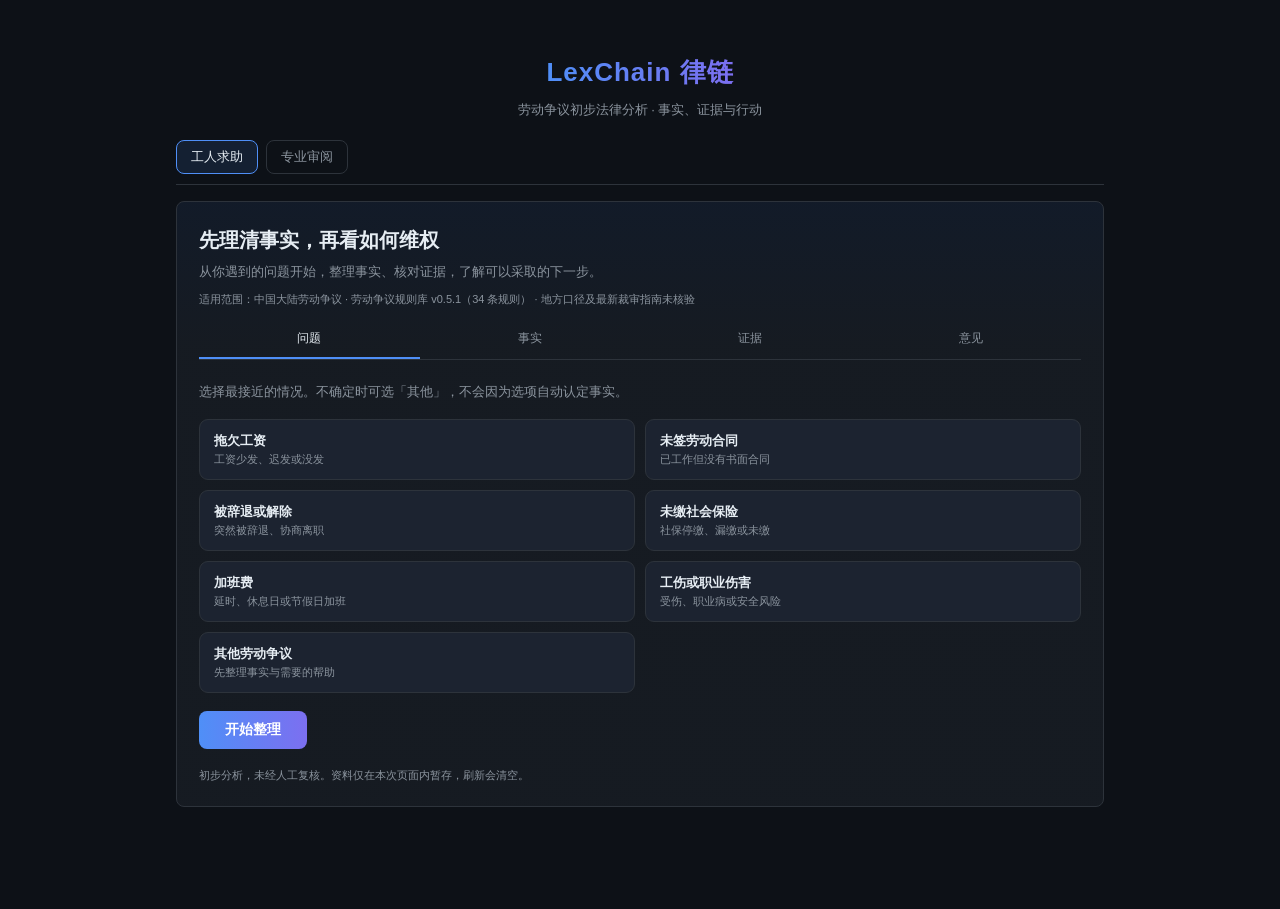
==== commit cbd03c55: "Add worker-first labor dispute intake and preliminary opinions" ====
--- a/index.html
+++ b/index.html
@@ -3,7 +3,9 @@
 <head data-page-node-id="PsSZfXTPzSMomUiIqgMjRa">
 <meta charset="UTF-8" data-page-node-id="27FK0Gedcv9MTASuo3gnkz">
 <meta name="viewport" content="width=device-width, initial-scale=1.0" data-page-node-id="isLUGIJhcwnBK06Z5FpobO">
-<title>LexChain 律链 · 法律形式化推理引擎</title>
+<meta name="lexchain-mode" content="static">
+<meta name="description" content="面向劳动者的劳动争议初步分析：整理欠薪、事实与证据，了解可选的求助路径。">
+<title>LexChain 律链 · 劳动争议初步分析</title>
 <style>
   :root {
     --bg: #0d1117; --panel: #161b22; --panel2: #1c2330; --border: #2d333b;
@@ -66,7 +68,7 @@
   .tri button.on-unk { background: rgba(139,148,158,.2); color: var(--muted); }
   .fact-row input[type=number] { width: 90px; background: var(--bg); border: 1px solid var(--border); border-radius: 6px; color: var(--text); padding: 4px 8px; font-size: 12px; }
   footer { text-align: center; color: var(--muted); font-size: 12px; margin-top: 30px; padding: 0 20px; }
-  .hidden { display: none; }
+  .hidden, [hidden] { display: none !important; }
   .err { background: rgba(248,81,73,.1); border: 1px solid rgba(248,81,73,.4); color: var(--red); border-radius: 8px; padding: 12px; font-size: 13px; margin-top: 12px; }
   .toggle-all { font-size: 12px; color: var(--muted); background: none; border: none; cursor: pointer; text-decoration: underline; }
   /* ===== 理论基石：符号推演 ===== */
@@ -106,14 +108,125 @@
   .hoh th { background: #0a0e14; color: var(--accent); font-weight: 600; }
   .hoh td { color: var(--text); }
   .hoh .pair { color: var(--accent2); font-family: Menlo, monospace; }
+  .mode-tabs { display:flex; gap:8px; margin: 8px 0 16px; border-bottom:1px solid var(--border); padding-bottom:10px; }
+  .mode-tab { border:1px solid var(--border); background:transparent; color:var(--muted); border-radius:8px; padding:7px 14px; font-size:13px; cursor:pointer; }
+  .mode-tab.active { color:var(--text); border-color:var(--accent); background:rgba(79,143,247,.12); }
+  .worker-shell { background:linear-gradient(180deg,rgba(79,143,247,.08),rgba(22,27,34,.98) 24%); border:1px solid var(--border); border-radius:14px; padding:22px; margin-bottom:18px; }
+  .worker-shell h2 { font-size:20px; margin-bottom:6px; }
+  .worker-lead { color:var(--muted); font-size:13px; max-width:680px; }
+  .worker-meta { color:var(--muted); font-size:11px; margin-top:8px; }
+  .worker-progress { display:flex; gap:6px; margin:18px 0; }
+  .worker-progress span { height:4px; flex:1; border-radius:3px; background:var(--border); }
+  .worker-progress span.on { background:var(--accent); }
+  .issue-grid { display:grid; grid-template-columns:repeat(2,minmax(0,1fr)); gap:10px; margin-top:16px; }
+  .issue-choice { text-align:left; min-height:58px; border:1px solid var(--border); border-radius:9px; background:var(--panel2); color:var(--text); padding:12px 14px; cursor:pointer; font-size:13px; }
+  .issue-choice:hover,.issue-choice.selected { border-color:var(--accent); background:rgba(79,143,247,.1); }
+  .worker-form { margin-top:14px; }
+  .worker-form label { display:block; color:var(--muted); font-size:12px; margin:12px 0 5px; }
+  .worker-form input,.worker-form select,.worker-form textarea { width:100%; background:var(--panel2); color:var(--text); border:1px solid var(--border); border-radius:7px; padding:9px 10px; font:inherit; font-size:13px; }
+  .worker-form textarea { min-height:90px; resize:vertical; }
+  .worker-row-head,.worker-wage-row { display:grid; grid-template-columns:1.1fr 1fr 1fr auto; gap:7px; align-items:center; }
+  .worker-row-head { color:var(--muted); font-size:11px; margin-top:12px; }
+  .worker-wage-row { margin-top:7px; }
+  .worker-wage-row input { min-width:0; }
+  .icon-btn { width:34px; height:34px; padding:0; margin:0; border:1px solid var(--border); border-radius:7px; background:transparent; color:var(--muted); cursor:pointer; }
+  .worker-link { border:0; background:transparent; color:var(--accent); cursor:pointer; padding:8px 0; font-size:12px; }
+  .worker-evidence { display:grid; gap:8px; margin-top:12px; }
+  .evidence-row { display:grid; grid-template-columns:1fr 150px; gap:10px; align-items:center; padding:9px 0; border-bottom:1px solid rgba(45,51,59,.5); }
+  .evidence-row b { display:block; font-size:13px; font-weight:500; }
+  .evidence-row small { color:var(--muted); font-size:11px; }
+  .evidence-row select { margin:0; }
+  .redact-note { margin-top:12px; color:var(--amber); font-size:12px; padding:9px 10px; border-left:3px solid var(--amber); background:rgba(210,153,34,.08); }
+  .worker-actions { display:flex; justify-content:space-between; gap:10px; margin-top:18px; }
+  .worker-actions .btn { margin-top:0; }
+  .worker-opinion { margin-top:10px; }
+  .opinion-banner { border:1px solid rgba(63,185,80,.45); background:rgba(63,185,80,.08); border-radius:10px; padding:15px; }
+  .opinion-banner.warn { border-color:rgba(210,153,34,.5); background:rgba(210,153,34,.08); }
+  .opinion-banner.caution { border-color:rgba(210,153,34,.5); background:rgba(210,153,34,.06); }
+  .opinion-banner h3 { font-size:18px; margin-bottom:5px; }
+  .opinion-label { color:var(--muted); font-size:12px; }
+  .opinion-section { border-top:1px solid var(--border); padding-top:14px; margin-top:16px; }
+  .opinion-section h3 { font-size:14px; color:var(--accent); margin-bottom:8px; }
+  .opinion-section p,.opinion-section li { font-size:13px; color:var(--text); }
+  .opinion-section ul { margin-left:18px; }
+  .claim-card { display:flex; justify-content:space-between; gap:12px; border:1px solid var(--border); background:var(--panel2); border-radius:8px; padding:11px 12px; margin-top:8px; }
+  .claim-card strong { color:var(--green); white-space:nowrap; }
+  .formula { color:var(--accent2); font:12px Menlo,monospace; margin-top:4px; }
+  .action-list { display:grid; gap:8px; }
+  .action-item { display:grid; grid-template-columns:74px 1fr; gap:8px; padding:8px 0; border-bottom:1px solid rgba(45,51,59,.5); }
+  .action-item em { color:var(--amber); font-size:11px; font-style:normal; }
+  .action-item b { font-size:13px; }
+  .action-item p { color:var(--muted); margin-top:2px; }
+  .worker-disclaimer { color:var(--muted); font-size:11px; margin-top:15px; }
+  body.worker-mode .expert-badges { display:none; }
+  #expertSurface[hidden] .der-list li::before, #expertSurface[hidden] .nl-chain li::before { content:none; }
+  .worker-evidence select { width:100%; border:1px solid var(--border); background:var(--panel2); color:var(--text); border-radius:6px; padding:10px; font-family:inherit; font-size:13px; }
+  .worker-privacy { color:var(--muted); font-size:11px; margin:18px 0 0; }
+  .worker-wage-row label { margin:0; }
+  .worker-wage-row label span { display:none; }
+  .worker-wage-row .wage-month { grid-column:auto; }
+  .opinion-details { border-top:1px solid var(--border); padding-top:12px; margin-top:16px; }
+  .opinion-details summary { cursor:pointer; color:var(--accent); font-size:14px; }
+  .opinion-details .opinion-section { border:0; margin-top:8px; padding-top:4px; }
+  .action-item span { color:var(--amber); font-size:11px; }
+  .worker-progress { display:grid; grid-template-columns:repeat(4,minmax(0,1fr)); gap:0; margin:20px 0 22px; border-bottom:1px solid var(--border); }
+  .worker-progress span { height:auto; border-radius:0; background:none; color:var(--muted); text-align:center; padding:0 4px 9px; font-size:12px; border-bottom:2px solid transparent; }
+  .worker-progress span.current { color:var(--text); border-color:var(--accent); }
+  .worker-progress span.complete { color:var(--green); border-color:rgba(63,185,80,.6); }
+  .issue-choice { display:flex; flex-direction:column; justify-content:center; gap:2px; }
+  .issue-choice small { color:var(--muted); font-size:11px; }
+  .field-hint { display:block; color:var(--muted); font-size:11px; margin-top:3px; }
+  .worker-form .form-subhead { font-size:13px; margin-top:18px; }
+  .worker-wage-head,.worker-wage-row { display:grid; grid-template-columns:minmax(110px,1.1fr) minmax(100px,1fr) minmax(100px,1fr) 36px; gap:8px; align-items:center; }
+  .worker-wage-head { color:var(--muted); font-size:11px; margin-top:12px; }
+  .worker-wage-row { margin-top:7px; }
+  .worker-wage-row input { min-width:0; }
+  .evidence-row { grid-template-columns:minmax(0,1fr) minmax(130px,150px); }
+  .evidence-row small { display:block; }
+  .opinion-banner { border-radius:6px; }
+  .claim-line { display:grid; grid-template-columns:minmax(0,1fr) auto; align-items:start; gap:12px; padding:11px 0; border-bottom:1px solid var(--border); }
+  .claim-line small { display:block; color:var(--muted); font-size:11px; margin-top:4px; }
+  .claim-line .formula { color:var(--accent2); font-family:Menlo,monospace; }
+  .claim-line strong { color:#78d49a; white-space:nowrap; }
+  .rule-caveat { display:block; margin-top:4px; color:var(--muted); font-size:11px; }
+  .opinion-section h4 { margin-top:12px; font-size:12px; color:var(--amber); }
+  .opinion-section li { margin:7px 0; }
+  .opinion-section li small { display:block; color:var(--muted); font-size:11px; }
+  .coverage-note { color:var(--amber); font-size:11px; margin-top:10px; }
+  .result-actions { display:flex; flex-wrap:wrap; gap:10px; border-top:1px solid var(--border); margin-top:16px; padding-top:13px; }
+  .expert-notice { color:var(--amber); font-size:12px; margin:8px 0 14px; }
+  :focus-visible { outline:2px solid var(--accent); outline-offset:2px; }
+  .worker-shell,.card,.rule-card,.deo-card,.verdict { border-radius:8px; }
+  .mode-tab { font-size:13px; }
+  @media (max-width:560px) {
+    .worker-shell { padding:16px; }
+    .issue-grid { grid-template-columns:repeat(2,minmax(0,1fr)); }
+    .issue-choice:first-child { grid-column:1/-1; }
+    .issue-choice { padding:12px 10px; min-height:76px; font-size:13px; }
+    .worker-row-head { display:none; }
+    .worker-wage-head { display:none; }
+    .worker-wage-row { grid-template-columns:minmax(0,1fr) minmax(0,1fr) 34px; }
+    .worker-wage-row .wage-month { grid-column:1 / -1; }
+    .worker-wage-row label span { display:block; font-size:11px; color:var(--muted); margin:2px 0 3px; }
+    .worker-wage-row { border-top:1px solid var(--border); margin-top:12px; padding-top:8px; }
+    .evidence-row { grid-template-columns:1fr; gap:5px; }
+    .evidence-row select { max-width:100%; }
+    .claim-card { display:block; }
+    .claim-card strong { display:block; margin-top:5px; }
+    .claim-line { grid-template-columns:1fr; }
+    .claim-line strong { white-space:normal; }
+    .worker-progress span { font-size:11px; }
+    header h1 { font-size:24px; }
+    .mode-tab { flex:1; }
+  }
 </style>
 </head>
-<body data-page-node-id="8iEx9HB4UejlXtGTknqISz">
+<body class="worker-mode" data-page-node-id="8iEx9HB4UejlXtGTknqISz">
 <div class="wrap" data-page-node-id="PXcmVNnKZJIlE6Lpy5dcK5">
   <header data-page-node-id="AC82jdaXDvnkETZtqz8NHw">
     <h1 data-page-node-id="3eas1RuthiZibGDweAJNau"><span data-page-node-id="trlMmMA6we5F9K7dM6GMHF">LexChain 律链</span></h1>
-    <div class="sub" data-page-node-id="rGAv9Cwy0HodwI0c28MZ6c">分析哲学形式化法律推理引擎 · v0.1 劳动纠纷验证集</div>
-    <div style="margin-top:8px" data-page-node-id="2qCRTweAUWBQGh2IgwYf9Q">
+    <div class="sub" data-page-node-id="rGAv9Cwy0HodwI0c28MZ6c">劳动争议初步法律分析 · 事实、证据与行动</div>
+    <div class="expert-badges" style="margin-top:8px" data-page-node-id="2qCRTweAUWBQGh2IgwYf9Q">
       <span class="badge" data-page-node-id="Y1KVa1GT4QhDN67C2BL3Ln">道义逻辑 O/F/P</span>
       <span class="badge" data-page-node-id="mIiJxzrPqOlq3Sv80LHay0">三值判定 T/F/U</span>
       <span class="badge" data-page-node-id="aGzgwrXjpfKVTA89egM71H">可废止推理</span>
@@ -121,12 +234,35 @@
     </div>
   </header>
 
+  <div class="mode-tabs" role="tablist" aria-label="工作模式">
+    <button id="workerModeBtn" class="mode-tab active" role="tab" aria-selected="true" aria-controls="workerSurface">工人求助</button>
+    <button id="expertModeBtn" class="mode-tab" role="tab" aria-selected="false" aria-controls="expertSurface">专业审阅</button>
+  </div>
+
+  <section id="workerSurface" class="worker-shell" aria-label="工人求助">
+    <h2>先理清事实，再看如何维权</h2>
+    <p class="worker-lead">从你遇到的问题开始，整理事实、核对证据，了解可以采取的下一步。</p>
+    <div id="workerMeta" class="worker-meta">中华人民共和国大陆地区 · 规则库加载中</div>
+    <div id="workerProgress" class="worker-progress" aria-label="案件进度"></div>
+    <div id="workerContent" aria-live="polite"><p>正在加载规则库…</p></div>
+    <div id="workerError" class="err" role="alert" hidden></div>
+    <button id="retrySchema" class="worker-link" type="button" onclick="init()" hidden>重新加载规则库</button>
+    <div class="worker-actions">
+      <button id="workerBackBtn" class="btn ghost" type="button">上一步</button>
+      <button id="workerNextBtn" class="btn" type="button" disabled>加载中…</button>
+    </div>
+    <p class="worker-privacy">初步分析，未经人工复核。资料仅在本次页面内暂存，刷新会清空。</p>
+  </section>
+
+  <div id="expertSurface" hidden>
+  <p class="expert-notice">专业审阅与工人求助使用同一份事实。下面是规则对输入的条件推演，事实及材料均未由系统查证；不等同于司法认定。</p>
+
   <div class="card" data-page-node-id="wtyxxEg2XyhzfxhFRwy7So">
     <h2 data-page-node-id="8v1SY3z0OoLtrpBDrHqLrT">① 输入事件</h2>
     <textarea id="eventText" placeholder="用自然语言描述事件，例如：我在公司工作了8个月，一直没有签书面劳动合同，上个月被辞退了……"></textarea>
     <div class="presets" id="presets" data-page-node-id="KBGAxTkIznjNuzR7W672NG"></div>
     <button class="btn" id="analyzeBtn" onclick="analyzeText()" data-page-node-id="Bf56IJOTYQFfnmvdksYVYw">分析 →</button>
-    <span id="engineHint" style="font-size:12px;color:var(--muted);margin-left:10px" data-page-node-id="uKJEKAAeRHvwSGe8ieW7tk">判定由确定性规则引擎完成；LLM 仅负责事实抽取</span>
+    <p id="engineHint" class="meta-note">点击上方「分析」会将文本发送至本机配置的事实抽取服务；请先脱敏。只用下方事实面板分析不发送文本。</p>
     <div id="errBox" class="err hidden" data-page-node-id="k0vt3nFgk8JmOqXooDuOA5"></div>
   </div>
 
@@ -211,66 +347,48 @@
   </div>
 
   <footer id="disclaimer" data-page-node-id="IwV3l2qTZqxQq0e7rcet5B">本工具输出为法律风险分析参考，不构成正式法律意见。条文以官方最新文本为准，重大事项请咨询执业律师。</footer>
+  </div>
 </div>
 
-<script>window.LEXCHAIN_STATIC = true;</script>
+<script src="./opinion.js"></script>
 <script src="./engine-browser.js"></script>
+<script src="./runtime.js"></script>
+<script src="./worker.js"></script>
 <script>
 let SCHEMA = null;
 let FACT_STATE = {};
-const STATIC_MODE = Boolean(window.LEXCHAIN_STATIC);
-// 本地服务仍使用 Node API；GitHub Pages 则直接在浏览器中运行确定性引擎。
-const API_BASE = STATIC_MODE ? '' : ((location.protocol.startsWith('http') && location.port === '8787') ? '' : 'http://127.0.0.1:8787');
 
 const ST_LABEL = {VIOLATION:'违反', RISK:'风险', DEFENSIBLE:'待查证', POSSIBLE:'证据不足', PERMITTED:'许可成立', COMPLIANT:'合规', DEFEATED:'例外推翻', NOT_TRIGGERED:'不适用'};
 const V_CLASS = {'存在违法行为':'v-bad','存在法律风险':'v-warn','证据不足，待补事实':'v-warn','未发现违反本规则库情形':'v-ok'};
 
 async function init() {
-  if (STATIC_MODE) {
-    const rules = await (await fetch('./rules/labor-rules.json')).json();
-    window.LEXCHAIN_RULESET = rules;
-    SCHEMA = {
-      has_key: false,
-      has_ollama: false,
-      facts: rules.facts,
-      rulebase: rules.meta,
-      presets: [
-        {
-          name: '未签合同被辞退',
-          text: '我在一家公司工作了8个月，公司一直没有和我签书面劳动合同，上个月公司突然把我辞退了，也没有给任何补偿。',
-          facts: { employment_exists: true, months_employed: 8, written_contract_signed: false, terminated_by_employer: true }
-        },
-        {
-          name: '拖欠工资未缴社保',
-          text: '公司已经拖欠我三个月工资没有足额发放，社保也从半年前就停缴了，我打算辞职。',
-          facts: { employment_exists: true, wage_paid_on_time_full: false, social_insurance_paid: false, terminated_by_employer: false }
-        },
-        {
-          name: '试用期被辞退',
-          text: '我和公司签了三年合同，试用期6个月。试用期第2个月公司直接口头让我走人，没说任何理由。',
-          facts: { employment_exists: true, probation_agreed: true, probation_months: 6, contract_duration_months: 36, terminated_by_employer: true, probation_termination_reason_stated: false }
-        }
-      ]
-    };
-  } else {
-    SCHEMA = await (await fetch(API_BASE + '/api/schema')).json();
+  document.getElementById('retrySchema').hidden = true;
+  try {
+    SCHEMA = await LexChainRuntime.schema();
+    const kb = document.getElementById('keyBadge');
+    kb.textContent = LexChainRuntime.isStatic ? '浏览器内规则计算' : '本机规则计算';
+    if (LexChainRuntime.isStatic) {
+      document.getElementById('engineHint').textContent = '公开版关闭自由文本自动识别。请在下方逐项确认事实后分析；文本只留在页面内。';
+      document.getElementById('analyzeBtn').disabled = true;
+      document.getElementById('analyzeBtn').textContent = '公开版请使用事实面板';
+    }
+    SCHEMA.facts.forEach(f => FACT_STATE[f.key] = null);
+    const pz = document.getElementById('presets');
+    pz.innerHTML = '';
+    (SCHEMA.presets || []).forEach(p => {
+      const b = document.createElement('button'); b.className = 'chip'; b.type = 'button'; b.textContent = '示例：' + p.name;
+      b.onclick = () => { document.getElementById('eventText').value = p.text; setFacts(p.facts); };
+      pz.appendChild(b);
+    });
+    renderFactPanel();
+    LexChainWorker.init();
+  } catch (error) {
+    const box = document.getElementById('workerError');
+    box.hidden = false;
+    box.textContent = '规则库加载失败：' + error.message;
+    document.getElementById('retrySchema').hidden = false;
+    document.getElementById('workerNextBtn').disabled = true;
   }
-  const kb = document.getElementById('keyBadge');
-  if (STATIC_MODE) {
-    kb.textContent = 'GitHub Pages 静态模式'; kb.className = 'badge warn';
-    document.getElementById('engineHint').textContent = '判定由浏览器端确定性规则引擎完成；自然语言使用关键词抽取，请核对事实面板';
-  }
-  else if (SCHEMA.has_key) { kb.textContent = '自然语言抽取 已就绪'; kb.className = 'badge ok'; }
-  else { kb.textContent = '未配置 DeepSeek Key（仅手动模式）'; kb.className = 'badge warn'; }
-  SCHEMA.facts.forEach(f => FACT_STATE[f.key] = null);
-  // 预设
-  const pz = document.getElementById('presets');
-  SCHEMA.presets.forEach(p => {
-    const b = document.createElement('span'); b.className = 'chip'; b.textContent = p.name;
-    b.onclick = () => { document.getElementById('eventText').value = p.text; analyzeText(p.facts); };
-    pz.appendChild(b);
-  });
-  renderFactPanel();
 }
 
 function renderFactPanel() {
@@ -324,60 +442,13 @@
     if (!def) continue;
     if (def.type === 'number') {
       const inp = numberInput(k);
-      if (inp) { inp.value = v; FACT_STATE[k] = Number(v); }
+      if (inp && v !== null && v !== undefined && v !== '') { inp.value = v; FACT_STATE[k] = Number(v); }
     } else setFact(k, v);
   }
 }
 
 async function postJSON(url, body) {
-  if (STATIC_MODE && url === '/api/analyze') {
-    const supplied = body.facts || {};
-    const extraction = body.text ? staticExtract(body.text) : null;
-    const facts = extraction ? { ...extraction.facts, ...supplied } : { ...supplied };
-    return {
-      facts_used: facts,
-      extraction: extraction ? { ...extraction, extractor: '浏览器端关键词抽取（静态模式）' } : null,
-      report: window.LexChainBrowserEngine.analyze(facts, window.LEXCHAIN_RULESET)
-    };
-  }
-  for (let attempt = 0; attempt < 2; attempt++) {
-    try {
-      const resp = await fetch(API_BASE + url, { method: 'POST', headers: {'Content-Type': 'application/json'}, body: JSON.stringify(body) });
-      const txt = await resp.text();
-      let data = null;
-      try { data = txt ? JSON.parse(txt) : null; } catch (e) { data = null; }
-      if (!resp.ok || !data) throw new Error((data && data.error) || `服务异常（HTTP ${resp.status}${txt ? '' : '，空响应'}）`);
-      return data;
-    } catch (e) {
-      if (attempt === 1) throw e;
-      await new Promise(r => setTimeout(r, 600)); // 首次失败（网络抖动/连接竞态）自动重试一次
-    }
-  }
-}
-
-function staticExtract(text) {
-  const facts = {};
-  const normalized = String(text || '').replace(/[，。！？；、]/g, ' ');
-  const numberWords = { 零: 0, 一: 1, 二: 2, 两: 2, 三: 3, 四: 4, 五: 5, 六: 6, 七: 7, 八: 8, 九: 9, 十: 10 };
-  const number = (value) => /^\d+(?:\.\d+)?$/.test(value) ? Number(value) : numberWords[value];
-  const matchNumber = (pattern) => {
-    const m = normalized.match(pattern);
-    return m ? number(m[1]) : null;
-  };
-  if (/(公司|单位|雇主|老板)/.test(normalized) || /(工作|上班|入职)/.test(normalized)) facts.employment_exists = true;
-  const months = matchNumber(/([0-9一二两三四五六七八九十]+)\s*个?月/);
-  if (months !== null) facts.months_employed = months;
-  if (/(未|没|没有|一直没有|从未)[^\n]{0,16}(签|订)[^\n]{0,12}(书面)?劳动合同/.test(normalized) || /没签合同|未签合同/.test(normalized)) facts.written_contract_signed = false;
-  else if (/(签了|签订|签署)[^\n]{0,8}(劳动)?合同/.test(normalized)) facts.written_contract_signed = true;
-  if (/(辞退|开除|解除劳动合同|让.*走|裁员)/.test(normalized)) facts.terminated_by_employer = true;
-  if (/(拖欠|欠发|未足额|没有足额|工资.*没发|工资.*未发)/.test(normalized)) facts.wage_paid_on_time_full = false;
-  if (/(社保|社会保险)[^\n]{0,10}(停缴|未缴|没缴|没有缴|断缴)/.test(normalized)) facts.social_insurance_paid = false;
-  if (/试用期/.test(normalized)) facts.probation_agreed = true;
-  const probationMonths = matchNumber(/试用期\s*([0-9一二两三四五六七八九十]+)\s*个?月/);
-  if (probationMonths !== null) facts.probation_months = probationMonths;
-  if (/(三年|3年)/.test(normalized) && /合同/.test(normalized)) facts.contract_duration_months = 36;
-  if (/(没有|未|没)[^\n]{0,8}(理由|说明|告知)/.test(normalized) || /口头/.test(normalized)) facts.probation_termination_reason_stated = false;
-  return { facts, summary: text ? `已识别文本中的部分事实：${text}` : '' };
+  return LexChainRuntime.analyze(body);
 }
 
 async function analyzeText(presetFacts) {
@@ -388,7 +459,8 @@
   try {
     const data = await postJSON('/api/analyze', { text, facts: presetFacts || undefined });
     if (data.facts_used) setFacts(cleanFacts(data.facts_used));
-    render(data);
+    renderExpertReport(data);
+    LexChainWorker.receiveExpertAnalysis(data);
     hideError();
   } catch (e) { showError('请求失败：' + e.message); }
   btn.disabled = false;
@@ -397,7 +469,8 @@
 async function analyzeFacts() {
   try {
     const data = await postJSON('/api/analyze', { facts: FACT_STATE });
-    render(data); hideError();
+    renderExpertReport(data); hideError();
+    LexChainWorker.receiveExpertAnalysis(data);
   } catch (e) { showError('请求失败：' + e.message); }
 }
 
@@ -413,14 +486,15 @@
 }
 function hideError() { document.getElementById('errBox').classList.add('hidden'); }
 
-function render(data) {
+function renderExpertReport(data) {
   const r = data.report;
   let html = '';
 
   // 抽取摘要
   if (data.extraction && data.extraction.summary) {
     const src = data.extraction.extractor || 'LLM';
-    html += `<div class="card"><h2>案情概括（${src}）</h2><p style="font-size:14px">${data.extraction.summary}</p></div>`;
+    const safe = value => String(value || '').replace(/&/g, '&amp;').replace(/</g, '&lt;').replace(/>/g, '&gt;');
+    html += `<div class="card"><h2>案情概括（${safe(src)} · 待核对）</h2><p style="font-size:14px">${safe(data.extraction.summary)}</p></div>`;
   }
 
   // 总判定
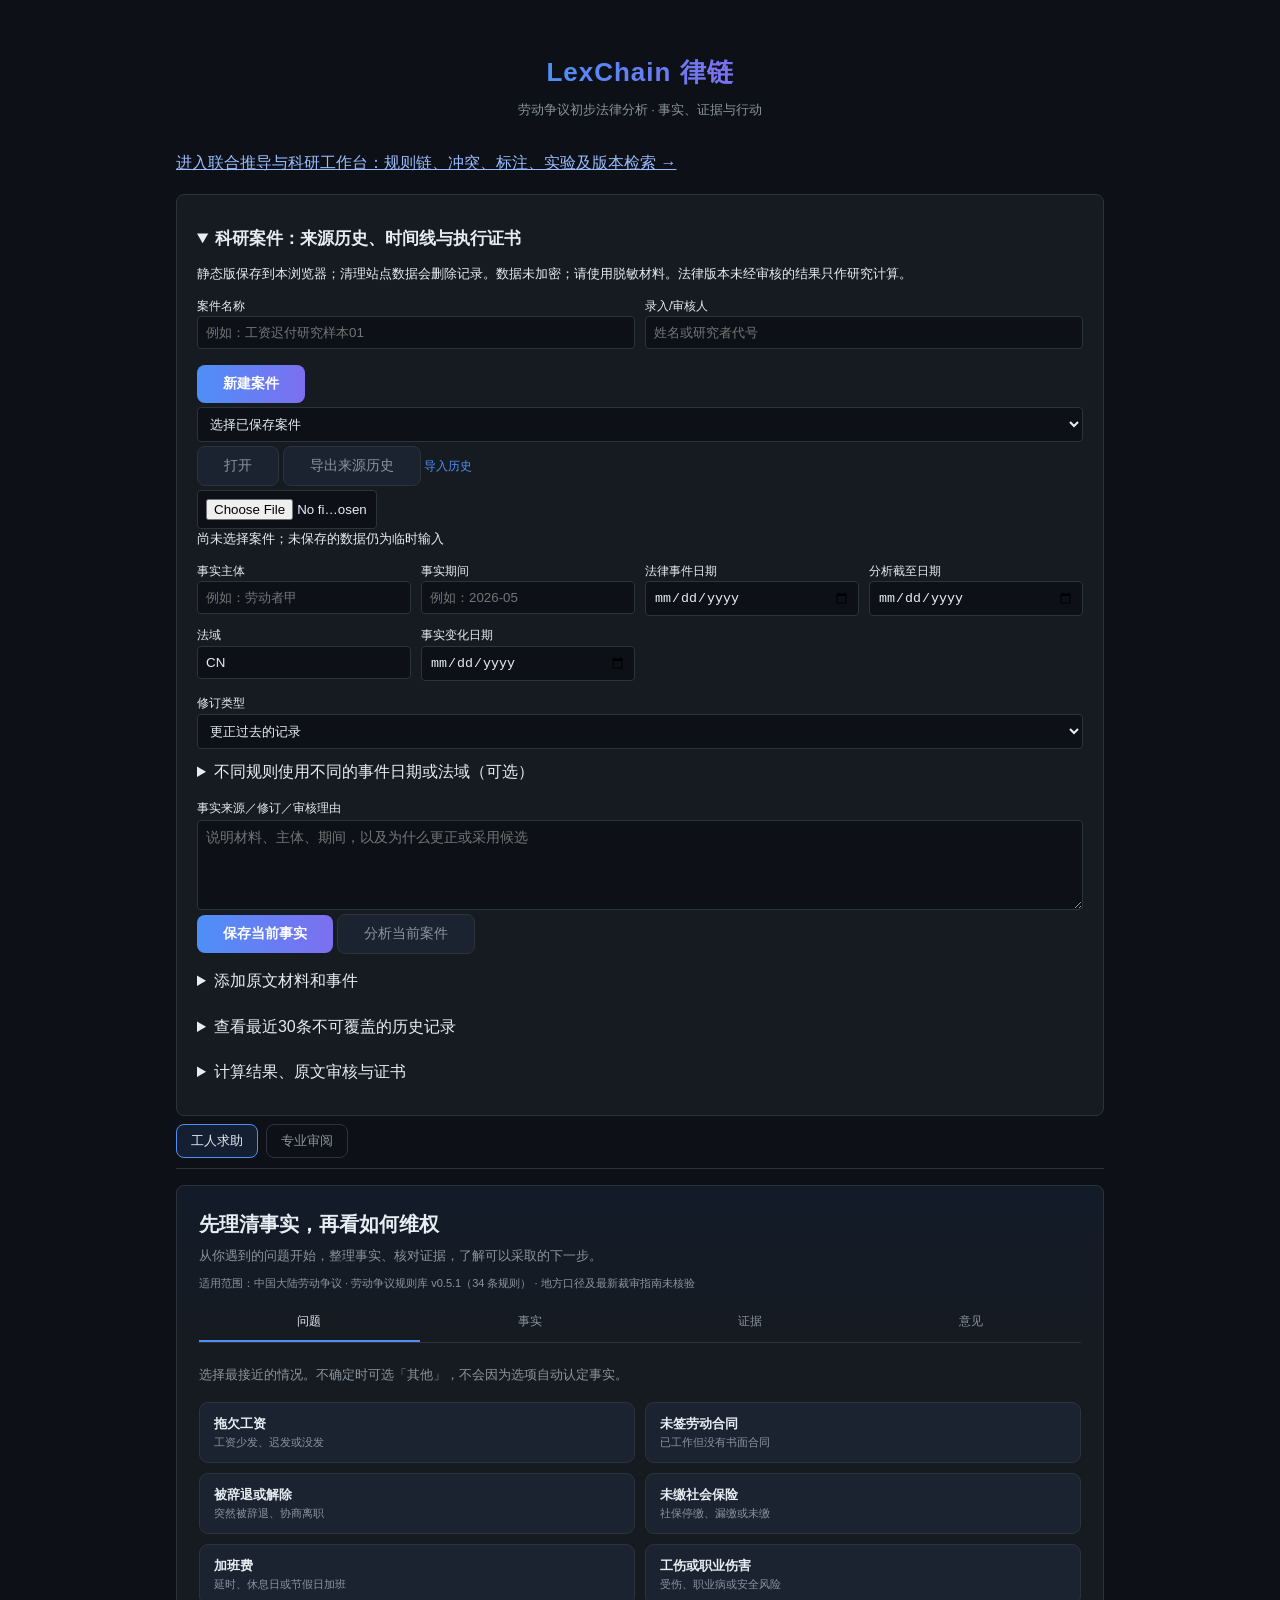
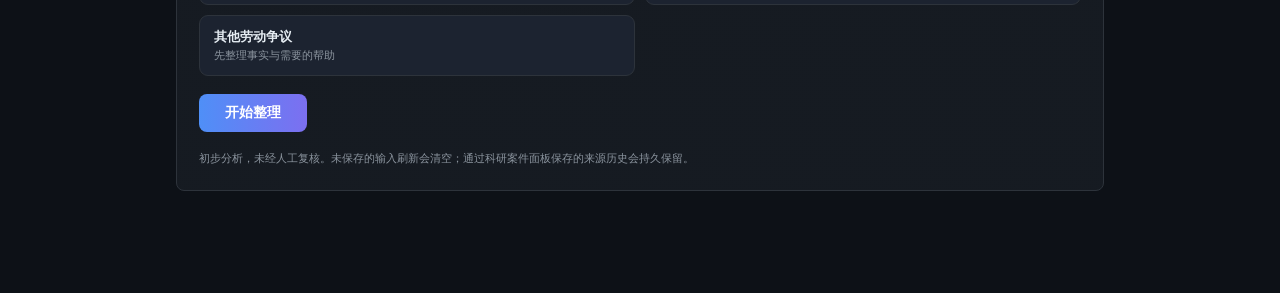
==== commit 427b0336: "Publish browser research workbench on GitHub Pages (#1) Co-authored-by: faust <xbk080509@qq.com>" ====
--- a/index.html
+++ b/index.html
@@ -227,14 +227,15 @@
     <h1 data-page-node-id="3eas1RuthiZibGDweAJNau"><span data-page-node-id="trlMmMA6we5F9K7dM6GMHF">LexChain 律链</span></h1>
     <div class="sub" data-page-node-id="rGAv9Cwy0HodwI0c28MZ6c">劳动争议初步法律分析 · 事实、证据与行动</div>
     <div class="expert-badges" style="margin-top:8px" data-page-node-id="2qCRTweAUWBQGh2IgwYf9Q">
-      <span class="badge" data-page-node-id="Y1KVa1GT4QhDN67C2BL3Ln">道义逻辑 O/F/P</span>
+      <span class="badge" data-page-node-id="Y1KVa1GT4QhDN67C2BL3Ln">规范标签 O/F/P</span>
       <span class="badge" data-page-node-id="mIiJxzrPqOlq3Sv80LHay0">三值判定 T/F/U</span>
-      <span class="badge" data-page-node-id="aGzgwrXjpfKVTA89egM71H">可废止推理</span>
+      <span class="badge" data-page-node-id="aGzgwrXjpfKVTA89egM71H">局部例外检查</span>
       <span class="badge" id="keyBadge" data-page-node-id="EaB1oFuyF2YlSqdUZA5FYp">检查中…</span>
     </div>
   </header>
 
-  <div class="mode-tabs" role="tablist" aria-label="工作模式">
+  <p style="max-width:1100px;margin:18px auto"><a href="./workbench.html" style="color:#9bbcff">进入联合推导与科研工作台：规则链、冲突、标注、实验及版本检索 →</a></p>
+<div class="mode-tabs" role="tablist" aria-label="工作模式">
     <button id="workerModeBtn" class="mode-tab active" role="tab" aria-selected="true" aria-controls="workerSurface">工人求助</button>
     <button id="expertModeBtn" class="mode-tab" role="tab" aria-selected="false" aria-controls="expertSurface">专业审阅</button>
   </div>
@@ -251,7 +252,7 @@
       <button id="workerBackBtn" class="btn ghost" type="button">上一步</button>
       <button id="workerNextBtn" class="btn" type="button" disabled>加载中…</button>
     </div>
-    <p class="worker-privacy">初步分析，未经人工复核。资料仅在本次页面内暂存，刷新会清空。</p>
+    <p class="worker-privacy">初步分析，未经人工复核。未保存的输入刷新会清空；通过科研案件面板保存的来源历史会持久保留。</p>
   </section>
 
   <div id="expertSurface" hidden>
@@ -274,92 +275,53 @@
 
   <div id="report" data-page-node-id="Lge5YZrceQLVSk72SocNAa"></div>
 
-  <div class="card" data-page-node-id="9f2v6cgGhTI3Khc42GIGiU">
-    <h2 data-page-node-id="dFSw7DXX0FTnGQY1dLGjk6">③ 理论基石 · 分析哲学符号推演体系 <span class="tag ok" data-page-node-id="G3Hsxzw0xbjmLrdzzfGlsy">真值表引擎实时证明</span></h2>
-    <p style="font-size:13px;color:var(--muted);margin-bottom:6px" data-page-node-id="lC5NADKWtnWMNioen28ml5">以下重言式与矛盾式由页面内置<b style="color:var(--text)" data-page-node-id="i1HdasJ02gujvpQowvXe1r">真值表推演引擎</b>逐行计算证明——展开即见每一行赋值，证明过程可复现、可审计，与上方规则推理同源。每条公式均附<b style="color:var(--text)" data-page-node-id="UzhEtMV9uJGk6oDCiQrg8h">配套解释</b>：名称、直观含义、法律与引擎中的意义。</p>
-
-    <details class="logi" data-page-node-id="ar3GlRzbGRBKR1BG46HOAC"><summary data-page-node-id="h6nitEFqiJRPWAFxrAN1xY">一、重言式（全 12 条）—— 恒真式的逐行证明 ⊨</summary>
-      <div class="body" data-page-node-id="I37AoTvzkkva6RV8RAajSg">
-        <div class="tt-wrap" id="tautBody" data-page-node-id="xHVLdP9O7mgwTyLyqPRY5y"></div>
-        <div class="t-der" style="margin-top:12px" data-page-node-id="TgLnxxqI06RL32b2vwnKf5"><b data-page-node-id="geAo5VrZZTKqwzUIbdGn3B">量词重言式（第 11、12 条）语义推演：</b></div>
-        <div class="proof" data-page-node-id="w2gxmw8nj8yenNpEQ3H313">【11】∀x(F(x)→F(x))   ——全称概括律
-  证：任取个体域 D 与指派 a∈D，F(a)→F(a) 是重言式 2（p→p）的代入例，恒真；
-      a 任意，由 ∀-引入规则，得 ⊨∀x(F(x)→F(x))。∎
-  解释：谓词 F 无论指「签订合同」「支付工资」还是任意属性，
-      「每个个体若具有 F 则具有 F」无条件成立——它是所有全称规范条文的骨架：
-      立法者写 ∀x(劳动者(x)→O(pay(x)))，其可靠性最终锚定在这种恒真结构上。</div>
-        <div class="proof" data-page-node-id="yBKq9NqIEUEyNfyhAJFI2V">【12】¬∀x F(x) ≡ ∃x¬F(x)   ——量词对偶律（谓词版德摩根）
-  证（⇒）：设 ¬∀xF(x)。若域中每个 a 都有 F(a)，则 ∀xF(x) 成立，矛盾；
-      故存在 witness a 使 ¬F(a)，即 ∃x¬F(x)。
-  证（⇐）：设 witness a 有 ¬F(a)。若 ∀xF(x) 则 F(a)，与 ¬F(a) 矛盾；故 ¬∀xF(x)。∎
-  解释：把命题层德摩根定律（第 5、6 条）推广到量词——「不是所有人都违约」
-      等值于「有人未违约」。反证法在要件事实审查中的形式根据即此条：
-      要推翻全称认定，只需找到一个反例事实。</div>
-      </div>
-    </details>
-
-    <details class="logi" data-page-node-id="wHQ6laDqYKRnBhmOh3aQGp"><summary data-page-node-id="arDir95RDEcTEsCd3wKOgD">二、矛盾式（全 8 条）—— 恒假式的逐行证明 ⊥</summary>
-      <div class="body" data-page-node-id="QaQAPTmOGtlXGIwswcIniz">
-        <div class="tt-wrap" id="contBody" data-page-node-id="cJmKgsJFPHz3Hm1T7VVUot"></div>
-        <div class="t-der" style="margin-top:12px" data-page-node-id="wu0bHub8uCHuVLduQCK8SZ"><b data-page-node-id="5JG4RDcRlGgX1QsCeCD994">量词矛盾式（第 5、6、7 条）语义推演：</b></div>
-        <div class="proof" data-page-node-id="NLpxM8unNSf5VFuf5Dn6uw">【5】∀x(F(x)∧¬F(x))   ——全称自反矛盾
-  证：对任意 a∈D，F(a)∧¬F(a) 是矛盾式 1（p∧¬p）的代入例，恒假；
-      全称概括保持假值，故该式在任意非空域恒假；空域时 ∀ 空真前提不成立，仍取假。∎
-  解释：要求「所有劳动者既享有 X 又不享有 X」的规范体系自我瓦解——
-      这是审查立法内部一致性的极限形态。</div>
-        <div class="proof" data-page-node-id="nlY1WduXbE4W2EHBHVPxVE">【6】∃x(F(x)∧¬F(x))   ——存在自反矛盾
-  证：若存在 witness a 使 F(a)∧¬F(a)，该合取本身即矛盾式，不可能为真；
-      若无 witness，则存在式为假。两种情形皆假。∎
-  解释：任何单个事实都不可能「既是又不是」——这正是事实审查中
-      禁止自相矛盾认定的逻辑根据（禁止双重认定同一事实）。</div>
-        <div class="proof" data-page-node-id="meN7vkivnc2JP73rwMDSmO">【7】∀x F(x) ∧ ∃x¬F(x)   ——全称肯定与存在否定的冲突
-  证：设 ∃x¬F(x) 成立，取 witness a 有 ¬F(a)；而 ∀xF(x) 蕴含 F(a)，矛盾；
-      若 ∃x¬F(x) 为假，则整个合取为假。故恒假。∎
-  解释：「查实了所有人合规」与「发现一个违规者」不可并存——
-      证据体系内部出现此结构时必然有一个认定是错的，必须回溯重审。</div>
-      </div>
-    </details>
-
-    <details class="logi" data-page-node-id="bR014tNIYDCUvEdAZ8utUM"><summary data-page-node-id="FifbYpmL1Y54N9k96D8nPJ">三、互反核心公式（2 条）—— 维特根斯坦本源</summary>
-      <div class="body" data-page-node-id="r0JOUpugHpTDoLTFipWxa5">
-        <div class="t-item" data-page-node-id="KVmUMkUaVsc7mY4RbK8UHe"><span class="t-head" data-page-node-id="jYEvREb6cIx6ugkLZ9XgZW"><b data-page-node-id="DmaIBh4NadEadHMutJo1CZ">Taut(p) ↔ Cont(¬p)</b></span>
-        <div class="proof" data-page-node-id="SpwgfElSmAVMqKWx70Lsb7">推演（→）：⊨p ⇔ 对每一赋值 v：v(p)=T
-                        ⇔ 对每一赋值 v：v(¬p)=F        （¬ 的语义）
-                        ⇔ ¬p 恒假
-                        ⇔ Cont(¬p)                    ∎
-推演（←）：Cont(¬p) ⇔ ¬p 恒假 ⇔ ¬¬p 恒真 ⇔ ⊨p（第 10 条双否）⇔ Taut(p)  ∎</div>
-        <div class="t-der" data-page-node-id="30FZg2EmzYGKOzFA8GXKLh"><b data-page-node-id="wkcG2LmY3w76OJnvg7OdrS">配套解释：</b>重言式与矛盾式不是两类孤立的东西，而是经否定算子一一互反的两极：p 是重言式，当且仅当 ¬p 是矛盾式。</div>
-        <div class="t-der" data-page-node-id="q04Nil23Q6cvcwKcSBsmJQ"><b data-page-node-id="T5MAvIOml5lCfIYXRJj8Bv">本源注记（维特根斯坦《逻辑哲学论》4.46）：</b>重言式与矛盾式「不是世界的图像」——重言式无条件为真，对世界不做任何限定；矛盾式无条件为假，排除一切可能。4.462：t 恒真、f 恒假，现实命题居间。互反公式划定了「许可全域」与「禁止全域」的边界对应：规范体系把某个行为空间判为禁止（Cont），当且仅当其补空间整体许可（Taut 于补集上）。</div>
-        </div>
-        <div class="t-item" style="margin-top:12px" data-page-node-id="hvKKQC6sGU9T895OkEF5Lt"><span class="t-head" data-page-node-id="dpeMmvXvIjMI0cQVyFvCF2"><b data-page-node-id="xGShs3hziZpVUETRYUOWKh">Cont(p) ↔ Taut(¬p)</b></span>
-        <div class="proof" data-page-node-id="9cyysrQjGwCwDzCafcgNj8">推演：Cont(p) ⇔ p 恒假 ⇔ 对每一 v：v(p)=F ⇔ 对每一 v：v(¬p)=T ⇔ ⊨¬p ⇔ Taut(¬p)  ∎</div>
-        <div class="t-der" data-page-node-id="oFvtYUVpT15XHLmh6UB2Vp"><b data-page-node-id="AjfGMLAqYWuaIz7mLNebOV">配套解释：</b>与上一条对称互补。两条合起来构成一个对合（involution）：以 ¬ 为桥，重言域与矛盾域完整互镜像。<b data-page-node-id="MmKCNh8TgoYBGpMg81zG3c">在 LexChain 中的意义：</b>引擎的 DEFEATED（例外推翻）机制正是这个互反的工程化——原规则被例外推翻时，其否定（例外合取式）成为新的恒真前提；禁止条款 R42「F(解除)」成立，等价于其否定域「许可解除」被判定为空（矛盾域）。</div>
-        </div>
-      </div>
-    </details>
-
-    <details class="logi" data-page-node-id="qfkXVg79mw3nuY1T0eRzjM"><summary data-page-node-id="ZtlpGMnyuAIfbaGT1FItpw">四、继不可说之物 · 道义逻辑全家族（SDL → CTD → PDL → …）—— 特征公理 + 推演示例 + 配套解释</summary>
-      <div class="body" data-page-node-id="rjyUdkxn8yhJFw3HOOWYoP">
-        <div class="t-der" style="margin-bottom:6px" data-page-node-id="St4eoYIIw5BxYlszjwnVbh"><b data-page-node-id="QYWkasXFa784FjNFSPm7sA">配套解释总纲：</b>「不可说之物」（维特根斯坦 6.421：伦理与规范「不可说，只可显示」）在分析哲学传统中无法用真值函项直接刻画——道义逻辑就是把「应当/许可/禁止」从不可说的伦理直观转化为<b style="color:var(--text)" data-page-node-id="mdCSutAi1CzGKZAz3p132K">可演算的模态系统</b>的百年努力。以下每个系统解决一个 SDL 的已知缺陷，标签标注其与 LexChain 引擎的现状关系。</div>
-        <div id="deoBody" data-page-node-id="idJ29kAK2F8L9pA0E2oFi2"></div>
-      </div>
-    </details>
+  <div class="card">
+    <h2>③ 逻辑教学与实现范围</h2>
+    <p><a href="./modal.html">打开 KD 道义模态研究台：证明、反模型与证书核查 →</a></p>
+    <p><a href="./conditional.html">条件义务与违约后义务：显式例外、优先序与冲突方案 →</a></p>
+    <p class="meta-note">业务引擎执行三值条件、条件义务片段、显式违约依赖、版本审核与独立证书检查；授权单列。下方二值真值表属于教学演示；理论条目并不代表已实现相应证明系统。</p>
+    <details class="logi"><summary>一、10 个命题重言式 · 二值真值表枚举</summary><div class="body" id="tautBody"></div></details>
+    <details class="logi"><summary>二、5 个命题矛盾式 · 二值真值表枚举</summary><div class="body" id="contBody"></div></details>
+    <details class="logi"><summary>三、量词与元语言参考 · 无量词求值器</summary><div class="body">
+      <div class="proof">∀x(F(x)→F(x))：经典有效式，不由此推出任何具体法律义务。
+¬∀xF(x) ↔ ∃x¬F(x)：经典量词对偶。
+∀x(F(x)∧¬F(x))：非空域下恒假；若允许空域则空真。
+∃x(F(x)∧¬F(x))、∀xF(x)∧∃x¬F(x)：经典不可满足。
+Taut(φ) ↔ Cont(¬φ)；Cont(φ) ↔ Taut(¬φ)：关于所有二值赋值的元语言关系。</div>
+      <p>这些关系不能把例外阻断等同为结论的否定，也不把禁止等同矛盾式。K3 在 p=U 时仍满足 ¬¬p=p。</p>
+      <p><a href="https://plato.stanford.edu/entries/logic-classical/" target="_blank" rel="noopener">经典逻辑来源</a> · <a href="https://plato.stanford.edu/entries/logic-manyvalued/" target="_blank" rel="noopener">多值逻辑来源</a></p>
+    </div></details>
+    <details class="logi"><summary>四、30 项理论参考、校勘与实现边界</summary><div class="body" id="deoBody"></div></details>
   </div>
 
-  <footer id="disclaimer" data-page-node-id="IwV3l2qTZqxQq0e7rcet5B">本工具输出为法律风险分析参考，不构成正式法律意见。条文以官方最新文本为准，重大事项请咨询执业律师。</footer>
+  <footer id="disclaimer" data-page-node-id="IwV3l2qTZqxQq0e7rcet5B">本工具输出为法律风险分析参考，不构成正式法律意见。条文须核对事件发生时适用的官方版本与法域，重大事项请咨询执业律师。</footer>
   </div>
 </div>
 
 <script src="./opinion.js"></script>
+<script src="./theory.js"></script>
 <script src="./engine-browser.js"></script>
+<script src="./modal-syntax.js"></script>
+<script src="./conditional-syntax.js"></script>
+<script src="./conditional-solver.js"></script>
+<script src="./conditional-checker.js"></script>
+<script src="./integration-evidence.js"></script>
+<script src="./integration-timeline.js"></script>
+<script src="./integration-hash.js"></script>
+<script src="./integration-governance.js"></script>
+<script src="./integration-history.js"></script>
+<script src="./integration-case-engine.js"></script>
+<script src="./integration-checker.js"></script>
 <script src="./runtime.js"></script>
 <script src="./worker.js"></script>
+<script src="./integration-ui.js"></script>
 <script>
 let SCHEMA = null;
 let FACT_STATE = {};
-
-const ST_LABEL = {VIOLATION:'违反', RISK:'风险', DEFENSIBLE:'待查证', POSSIBLE:'证据不足', PERMITTED:'许可成立', COMPLIANT:'合规', DEFEATED:'例外推翻', NOT_TRIGGERED:'不适用'};
-const V_CLASS = {'存在违法行为':'v-bad','存在法律风险':'v-warn','证据不足，待补事实':'v-warn','未发现违反本规则库情形':'v-ok'};
+let FACT_CONFIRMED = {};
+
+const ST_LABEL = {REVIEW_REQUIRED:'法律适用待审核', VIOLATION:'规则违反', RISK:'履行待查', DEFENSIBLE:'例外待查', POSSIBLE:'触发待查', PERMITTED:'许可条件满足', COMPLIANT:'本规则履行满足', DEFEATED:'本规则阻断', NOT_TRIGGERED:'未触发'};
+const V_CLASS = {'按当前事实，存在规则违反':'v-bad','存在法律风险':'v-warn','证据不足，待补事实':'v-warn','未发现违反本规则库情形':'v-ok'};
 
 async function init() {
   document.getElementById('retrySchema').hidden = true;
@@ -401,7 +363,7 @@
     fs.forEach(f => {
       if (f.type === 'number') {
         html += `<div class="fact-row"><label>${f.label}</label>
-          <input type="number" step="any" placeholder="未知" oninput="FACT_STATE['${f.key}'] = this.value === '' ? null : Number(this.value)"></div>`;
+          <input type="number" data-fact-key="${f.key}" min="${f.minimum === undefined ? '' : f.minimum}" step="${f.integer ? '1' : 'any'}" placeholder="未知" oninput="setNumberFact('${f.key}', this.value)"></div>`;
       } else {
         html += `<div class="fact-row"><label>${f.label}</label>
           <div class="tri">
@@ -416,8 +378,9 @@
   panel.innerHTML = html;
 }
 
-function setFact(key, val) {
+function setFact(key, val, confirm = true) {
   FACT_STATE[key] = val;
+  if (confirm) FACT_CONFIRMED[key] = val;
   ['t','f','u'].forEach(s => { const el = document.getElementById(`b-${key}-${s}`); if (el) el.className = ''; });
   if (val === true) document.getElementById(`b-${key}-t`).className = 'on-yes';
   else if (val === false) document.getElementById(`b-${key}-f`).className = 'on-no';
@@ -425,17 +388,22 @@
 }
 
 function numberInput(key) {
-  return document.querySelector(`input[oninput="FACT_STATE['${key}'] = this.value === '' ? null : Number(this.value)"]`);
-}
-
-function setFacts(facts) {
+  return document.querySelector(`input[data-fact-key="${key}"]`);
+}
+function setNumberFact(key, value) {
+  FACT_STATE[key] = value === '' ? null : Number(value);
+  FACT_CONFIRMED[key] = FACT_STATE[key];
+}
+
+function setFacts(facts, confirmed = facts) {
+  FACT_CONFIRMED = { ...(confirmed || {}) };
   // 先整体重置：bool 走三态按钮，number 清空输入框（number 无按钮，不能调 setFact）
   SCHEMA.facts.forEach(f => {
     if (f.type === 'number') {
       const inp = numberInput(f.key);
       if (inp) inp.value = '';
       FACT_STATE[f.key] = null;
-    } else setFact(f.key, null);
+    } else setFact(f.key, null, false);
   });
   for (const [k, v] of Object.entries(facts || {})) {
     const def = SCHEMA.facts.find(f => f.key === k);
@@ -443,7 +411,7 @@
     if (def.type === 'number') {
       const inp = numberInput(k);
       if (inp && v !== null && v !== undefined && v !== '') { inp.value = v; FACT_STATE[k] = Number(v); }
-    } else setFact(k, v);
+    } else setFact(k, v, false);
   }
 }
 
@@ -457,8 +425,8 @@
   if (!text && !presetFacts) return;
   btn.disabled = true;
   try {
-    const data = await postJSON('/api/analyze', { text, facts: presetFacts || undefined });
-    if (data.facts_used) setFacts(cleanFacts(data.facts_used));
+    const data = await postJSON('/api/analyze', { text, facts: presetFacts || FACT_CONFIRMED });
+    if (data.facts_used) setFacts(data.facts_used, data.confirmed_facts || {});
     renderExpertReport(data);
     LexChainWorker.receiveExpertAnalysis(data);
     hideError();
@@ -468,7 +436,7 @@
 
 async function analyzeFacts() {
   try {
-    const data = await postJSON('/api/analyze', { facts: FACT_STATE });
+    const data = await postJSON('/api/analyze', { facts: FACT_CONFIRMED });
     renderExpertReport(data); hideError();
     LexChainWorker.receiveExpertAnalysis(data);
   } catch (e) { showError('请求失败：' + e.message); }
@@ -489,6 +457,11 @@
 function renderExpertReport(data) {
   const r = data.report;
   let html = '';
+  const safeText = value => String(value).replace(/&/g, '&amp;').replace(/</g, '&lt;').replace(/>/g, '&gt;');
+  const factValueText = value => value === null ? '未知' : value === true ? '是' : value === false ? '否' : String(value);
+  if (data.fact_conflicts && data.fact_conflicts.length) {
+    html += `<div class="card"><h2>事实来源有分歧，请核对</h2><p>本次保留你明确填写的值；这不表示该值已被独立证实。可修改事实面板后重新分析。</p><ul>${data.fact_conflicts.map(c => `<li>${safeText((SCHEMA.facts.find(f => f.key === c.fact) || {}).label || c.fact)}：已填 ${safeText(factValueText(c.confirmed))}，模型建议 ${safeText(factValueText(c.candidate))}</li>`).join('')}</ul></div>`;
+  }
 
   // 抽取摘要
   if (data.extraction && data.extraction.summary) {
@@ -501,18 +474,19 @@
   html += `<div class="verdict ${V_CLASS[r.verdict] || ''}">
     <div><div class="v-main">总体判定：${r.verdict}</div>
     <div class="counts">
+      <span>法律待审核 <b style="color:var(--amber)">${(r.status_counts.REVIEW_REQUIRED||[]).length}</b></span>
       <span>违反 <b style="color:var(--red)">${(r.status_counts.VIOLATION||[]).length}</b></span>
       <span>风险/待查证 <b style="color:var(--amber)">${((r.status_counts.RISK||[]).length + (r.status_counts.DEFENSIBLE||[]).length)}</b></span>
       <span>证据不足 <b style="color:var(--purple)">${(r.status_counts.POSSIBLE||[]).length}</b></span>
       <span>许可成立 <b style="color:var(--green)">${(r.status_counts.PERMITTED||[]).length}</b></span>
-      <span>合规 ${(r.status_counts.COMPLIANT||[]).length}</span>
-      <span>例外推翻 ${(r.status_counts.DEFEATED||[]).length}</span>
+      <span>本规则履行满足 ${(r.status_counts.COMPLIANT||[]).length}</span>
+      <span>本规则阻断 ${(r.status_counts.DEFEATED||[]).length}</span>
     </div></div>
     <div class="v-sym">${r.verdict_symbol}<br>${r.engine}</div></div>`;
 
   // 追问清单
   if (r.missing_facts.length) {
-    html += `<div class="card"><h2>追问清单（补齐以下事实可消除不确定性）</h2><ul class="ask-list">`;
+    html += `<div class="card"><h2>待核实事实（补充后重新评估）</h2><ul class="ask-list">`;
     r.missing_facts.forEach(m => html += `<li>「${m.label}」——请补充。</li>`);
     html += `</ul></div>`;
   }
@@ -525,7 +499,7 @@
     html += `<div class="rule-card">
       <div class="rule-head"><span class="st st-${x.status}">${ST_LABEL[x.status] || x.status}</span>
         <span class="rid">${x.id}</span><span class="src">${x.source}</span></div>
-      <div class="law-text">「${x.text}」</div>
+      <div class="law-text">${x.status==='REVIEW_REQUIRED'?'原规则节选（待审核）：':''}「${x.text}」</div>
       <div class="sym">符号层\n${x.symbol}${x.exceptions && x.exceptions.length ? '\n' + x.exceptions.map(e => `⊣ ${e.id}[${e.source}] ${renderSym(e)}`).join('\n') : ''}</div>
       <ul class="nl-chain">${x.nlChain.map(s => `<li>${s}</li>`).join('')}</ul>
       ${x.remedy ? `<div class="meta-note"><b>救济路径：</b>${x.remedy}</div>` : ''}
@@ -554,52 +528,52 @@
 const TAUTS = [
  {n:1, name:'排中律', expr:'p ∨ ¬p', vars:['p'], fn:v=>v.p||!v.p,
   mean:'任何命题要么为真要么为假，不存在第三种真值——全部真值行结果皆为 ⊤。',
-  legal:'经典二值逻辑的地基。但注意：LexChain 引擎刻意<b>不</b>采用它——在 Kleene 三值逻辑中，事实 p=未知(U) 时 p∨¬p=U 而非 T，引擎正是通过放弃排中律来诚实输出「证据不足」而非硬判。'},
+  legal:"本表采用经典二值语义。K3 在 p=U 时 p∨¬p=U；未知不等同于假。"},
  {n:2, name:'同一律（条件式）', expr:'p → p', vars:['p'], fn:v=>!v.p||v.p,
   mean:'「若 p 则 p」——蕴含的真值表仅在前件真后件假这一行才为假，此处不可能发生。',
-  legal:'任何法律条文若连自身都不蕴含，规范体系即崩塌。它是「同一事实同一认定」的最小形式。'},
+  legal:"这是材料蕴含的自反式，不证明现实事实或法律规范可靠。"},
  {n:3, name:'同一律（Leibniz）', expr:'A ≡ A', vars:['A'], fn:v=>v.A===v.A,
   mean:'事物与自身同一（A=A）。莱布尼茨将其列为人类理性两大基石之一（另一为矛盾律）。',
-  legal:'符号化法律推理中，规则引用与事实代入必须满足同一性：第 X 条在推理链中出现两次时指同一条文——此律保证符号系统无「偷换」空间。'},
+  legal:"这里 A 是命题，≡ 是真值等价；不涉及个体同一性的完整理论。"},
  {n:4, name:'实质蕴含等值式', expr:'(p→q) ≡ (¬p∨q)', vars:['p','q'], fn:v=>((v.p?v.q:true)===(!v.p||v.q)),
   mean:'「p 蕴含 q」等值于「非 p 或 q」（费洛蕴含）。四行真值逐行验证两式取值始终一致。',
-  legal:'法律推理引擎内部把「要件→后果」的条件规范统一编译为布尔运算的依据；也是程序中 if 判断与规范条文互相翻译的桥。'},
+  legal:"经典材料蕴含的等价式。规则触发与规范后果不自动等同于该连接词。"},
  {n:5, name:'德摩根律 I', expr:'¬(p∧q) ≡ ¬p∨¬q', vars:['p','q'], fn:v=>(!(v.p&&v.q)===(!v.p||!v.q)),
   mean:'否定「两者都成立」等值于「至少一个不成立」。',
-  legal:'规则库中例外（defeater）与禁止条件转换的代数根据：推翻一个合取要件只需击破其中一支——对应仲裁实务中「攻其一项要件即免责/驳斥」的策略。'},
+  legal:"否定合取与析取否定的等价；是否免责还取决于具体规则及其他依据。"},
  {n:6, name:'德摩根律 II', expr:'¬(p∨q) ≡ ¬p∧¬q', vars:['p','q'], fn:v=>(!(v.p||v.q)===(!v.p&&!v.q)),
   mean:'否定「至少一个成立」等值于「两者皆不成立」。',
-  legal:'追诉/追责时必须同时否定全部抗辩事由：引擎合规判定（breach 取否）即按此律展开为逐项事实核查。'},
+  legal:"否定析取与合取否定的等价；本引擎分别计算触发、例外和履行。"},
  {n:7, name:'双向蕴含即等值', expr:'(p→q)∧(q→p) ≡ (p↔q)', vars:['p','q'], fn:v=>(((!v.p||v.q)&&(!v.q||v.p))===(v.p===v.q)),
   mean:'「互为充分条件」与「等值」是一回事——四个赋值行中左右两侧真值完全同步。',
-  legal:'「同工同酬」类规范的等值结构：认定 A 待遇 ⇔ 认定 A 情形，双向锁定。'},
+  legal:"双向材料蕴含与真值等价相同；不自动证明待遇或法律关系等价。"},
  {n:8, name:'假言三段论（传递律）', expr:'(p→q)∧(q→r) → (p→r)', vars:['p','q','r'], fn:v=>(!((!v.p||v.q)&&(!v.q||v.r)))||(!v.p||v.r),
   mean:'蕴含可以传递：p 引出 q、q 引出 r，则 p 引出 r。',
-  legal:'<b>LexChain 跨规则传导链的逻辑基础</b>：R42（禁止解除）→ R87-2（违法解除）→ 2N 赔偿，即「规范定性→法律后果」的两次传递，每步均为保真的假言三段论。'},
+  legal:"经典假言三段论。本引擎逐条求值，不自动迭代新增事实或计算跨规则闭包。"},
  {n:9, name:'析取三段论', expr:'(p∨q)∧¬p → q', vars:['p','q'], fn:v=>(!((v.p||v.q)&&!v.p))||v.q,
   mean:'已知两者居其一、又排除其一，则另一必立。',
-  legal:'排除式认定：法律只能「二审终审/或裁或审」二者择一时，排除一项即锁定另一项；引擎中情形归属不明的判定分支亦依赖此律的排除前提。'},
+  legal:"经典析取三段论；具体法律事实与选项是否穷尽须独立确认。"},
  {n:10, name:'双重否定律', expr:'p ≡ ¬¬p', vars:['p'], fn:v=>v.p===!!v.p,
   mean:'否定之否定回到肯定。两个 ¬ 相互抵消。',
-  legal:'举证的语义：「未能证明不欠薪」≠「证明欠薪」——三值逻辑中 ¬U=U 恰恰阻断了这条经典通路，这是引擎拒绝把举证不能直接转为不利推定的形式原因（区别于 classical 的证明责任转移）。'}
+  legal:"K3 也满足 ¬¬p=p，包括 p=U。缺乏反证不等于已经证实；这是证据问题。"}
 ];
 
 const CONTS = [
  {n:1, name:'矛盾律违例', expr:'p ∧ ¬p', vars:['p'], fn:v=>v.p&&!v.p,
   mean:'命题与其否定同时成立——逐行验证每一赋值皆为 ⊥，无处可逃。',
-  legal:'矛盾律（A 不能既是 A 又非 A）是逻辑的第一原理。规范体系若同时命令并禁止同一行为（Oφ∧O¬φ），在 SDL 中即产生此结构——次协调道义逻辑（见下方家族）专门处理这种规范冲突而不让它爆炸。'},
+  legal:"这是经典命题矛盾。规范 Oφ 与 O¬φ 的关系取决于所选道义系统；K3 未知不表示冲突。"},
  {n:2, name:'自我不等', expr:'A ≢ A', vars:['A'], fn:v=>v.A!==v.A,
   mean:'重言式 3（A≡A）的直接否定，恒假。',
-  legal:'符号系统若允许「同一符号指谓不同对象」，全部推导失效。引擎对规则 id 与事实 key 的唯一性校验即此律的工程化。'},
+  legal:"命题与自身不等价恒假。规则键唯一性属于独立的工程校验。"},
  {n:3, name:'MP 与 MT 的崩溃组合', expr:'(p→q) ∧ p ∧ ¬q', vars:['p','q'], fn:v=>(!v.p||v.q)&&v.p&&!v.q,
   mean:'同时断言「p 蕴含 q」「p 成立」「q 不成立」——modus ponens 与 modus tollens 的两个前提拼在一起必然矛盾。',
-  legal:'事实认定中的典型错误结构：既认定了要件事实成立（p），又认定其法律后果未发生（¬q），同时维持规范有效（p→q）——三者的并存就是矛盾认定，必须撤销其一。'},
+  legal:"经典材料蕴含、前件及后件否定不能同时为真；义务不推出实际履行事实。"},
  {n:4, name:'前提下的自相冲突义务', expr:'(p→q) ∧ (p→¬q) ∧ p', vars:['p','q'], fn:v=>(!v.p||v.q)&&(!v.p||!v.q)&&v.p,
   mean:'在前提 p 下，被同时要求导出 q 与 ¬q——义务自我冲突。',
-  legal:'<b>严谨性注记：</b>原式 (p→q)∧(p→¬q) 在 p 为假时可以满足（两条件皆空真），严格说并非矛盾式；<b>加上前提 p 才是真正的恒假式</b>——真值表引擎如实展示了这一点。法律对应物：同一规范在触发条件成立时同时命令作为与不作为（如「应急时既要救人又要保护现场设备」），属规范缺陷而非逻辑缺陷。'},
+  legal:"加上 p 后该命题式才不可满足；两项现实义务是否冲突需具体语义。"},
  {n:8, name:'常假号 ⊥', expr:'⊥（F）', vars:[], fn:()=>false,
   mean:'falsum：逻辑常数，无条件为假——零变量，唯一一行即为 ⊥。',
-  legal:'规范体系内部不一致的形式判据：若能从规范集 T 推出 ⊥（T ⊢ ⊥），则 T 爆炸（推出一切）——任何结论都「有效」，全部失效。可废止引擎通过优先级消解避免走到这一步。'}
+  legal:"⊥ 是此表中的常假值。违反规则的业务状态不等于推导出逻辑矛盾；引擎没有爆炸推导器。"}
 ];
 
 function ttHTML(item) {
@@ -614,8 +588,8 @@
     const cells = vs.length ? vs.map(x => `<td>${v[x] ? 'T' : 'F'}</td>`).join('') : '<td>—</td>';
     rows += `<tr>${cells}<td class="${val ? 'resT' : 'resF'}">${val ? '⊤' : '⊥'}</td></tr>`;
   }
-  const verdict = allT ? '<span class="t-verdict tv-taut">⊨ 重言式 · 已证明</span>'
-    : allF ? '<span class="t-verdict tv-cont">⊥ 矛盾式 · 已证明</span>'
+  const verdict = allT ? '<span class="t-verdict tv-taut">⊨ 二值重言式 · 穷举通过</span>'
+    : allF ? '<span class="t-verdict tv-cont">⊥ 二值矛盾式 · 穷举通过</span>'
     : '<span class="t-verdict tv-warn">可满足 · 非恒假（见注记）</span>';
   let table = `<table class="tt"><tr>${vs.map(x => `<th>${x}</th>`).join('')}<th>整式</th></tr>${rows}</table>`;
   return `<div class="tt-item">
@@ -631,150 +605,15 @@
   document.getElementById('tautBody').innerHTML = TAUTS.map(ttHTML).join('');
   document.getElementById('contBody').innerHTML = CONTS.map(ttHTML).join('');
 
-  /* ---------- 道义逻辑家族 ---------- */
-  const D = (name, ops, tag, tagCls, explain, ax, der) => ({name, ops, tag, tagCls, explain, ax, der});
-  const DEO = [
-   D('SDL 标准道义逻辑（Standard Deontic Logic）','O 应当 · P 许可 · F 禁止（≝O¬）','引擎已内建','ok',
-     '道义逻辑的现代起点（von Wright 1951）。把「应当/许可/禁止」当作模态算子，义务像必然性一样在可能世界间传递。最成熟也最基础，但存在承诺悖论、CTD 悖论等已知缺陷，后续系统多为修补它而生。',
-     'K: O(φ→ψ) → (Oφ→Oψ)\nD: Oφ → Pφ\nPφ ≡ ¬O¬φ（许可=不禁止）',
-     ['O(φ→ψ), Oφ ⊢ Oψ（K + 分离规则：义务封闭于逻辑后承）','Oφ ⊢ Pφ（D 公理：应当蕴含许可，排除「应然矛盾世界」）','Fφ ≡ O¬φ ⊢ P¬φ（禁止即应当不做，其不作为被许可）','LexChain：每条规则的 deontic 字段即此三元组的直接实现']),
-   D('模态基础（必然 / 可能）','□ 必然 · ◇ 可能','引擎已内建','ok',
-     '道义逻辑的母体。O 与 □ 同构：SDL 恰为模态系统 KD——「D」即 Deontic。Anderson 归约把义务化归为带惩罚命题的必然性，证明两者深层同源。',
-     '□φ ≡ ¬◇¬φ（必然=不可能不）\nK: □(φ→ψ)→(□φ→□ψ)\n4: □φ→□□φ；5: ◇φ→□◇φ（S5）',
-     ['Anderson 归约：Oφ ≝ □(¬φ→S)（S=惩罚/制裁命题）——「应当 φ」=「不 φ 必致制裁」','□(¬φ→S)∧□φ ⊢ □φ：义务与制裁体系自洽','LexChain：三值判定 T/F/U 与模态 □/◇ 的对应已编码在 evalCondition 中']),
-   D('CTD 反义务逻辑（Contrary-to-Duty）','O(ψ/φ) 条件义务','引擎已内建（defeater 实现）','ok',
-     '处理「违反义务后产生的补救义务」：本不应违约（O¬d），但若已违约则应赔偿（O(d/v)）。第二义务以「第一义务被违反」为前提，故称反义务。SDL 无法表达且会推出悖论，CTD 用条件化算子解决。',
-     'O(ψ/φ)：在 φ 情形下应当 ψ\n主义务 O¬φ 与次义务 O(φ/χ) 并存合法',
-     ['经典的 CTD 场景：O¬d（不应当违约）∧ O(v/d)（违约则应赔偿）','SDL 悖论：若 d→v 则由 O¬d 推出 O(v→d) 再与 O(v/d) 混淆得出 O(d)∧O¬d 矛盾','CTD 解法：次义务不进入主规范的逻辑闭包，而是条件触发','LexChain：R82 二倍工资义务以「未签合同」为触发、以「劳动者拒签」为 defeater——正是两层 CTD 结构']),
-   D('PDL 优先道义逻辑 + 加权聚合','⪰ 优先关系 · W 加权','路线图','',
-     '用「优先序」而非绝对算子定义义务：φ 是义务当且仅当 φ 在所有最优可能世界中成立。适合「合理期限」「重大」等不确定概念的定量化，也是规范冲突时按重要性取舍的形式工具。',
-     'Oφ ≝ ∀w′（w′ 为 ⪰-极大世界 → w′ ⊨ φ）\nW(φ) = Σᵢ wᵢ·satᵢ(φ)',
-     ['加权聚合：设规范集 {φ₁…φₙ} 权重 {w₁…wₙ}，合规度 W=Σwᵢ·satᵢ；W≥λ 判 O，λ−ε<W<λ 判待查证','leximax 规则：先比较未满足项中权重最高者，少者优先得到满足','用途示例：竞业限制中「用人单位利益 vs 劳动者择业自由」的多目标权衡']),
-   D('道义—认知交叉（Epistemic-Deontic）','O 义务 · K 认知（K前提）','引擎已内建','ok',
-     '义务与知识的交叉：行为人不能对不可知的事实承担义务（「法不强人所难」的认知面）。K 算子满足 Kφ→φ（知识必真），以此约束义务的生成域。',
-     'K(a,φ)→φ（知识为真）\nK(a,φ)∧O(a,φ→ψ) ⊢ O(a,ψ)',
-     ['K 前提认知：义务生成前提必须为「已知/可认知」事实——未知(U)事实不产生现实义务','LexChain：事实为 U 时规则状态降为 POSSIBLE 而非 VIOLATION，即此公理的实现','明知故犯的加重结构：B(a,Oφ)∧B(a,¬φ) ⊢ 主观可归责性 → 交由 BDL 系统（见下）']),
-   D('道义博弈逻辑（Deontic Game Logic）','Obl_Γ(a,φ) 策略义务','路线图','',
-     '把义务放到博弈结构中：主体 a 有义务保证 φ，当且仅当 a 存在一个策略，无论其他方如何行动都能使 φ 成立。解决「多主体交互中义务归属于谁」的问题。',
-     'Obl_Γ(a,φ) ≝ ∃σ∈Σ_a ∀σ₋∈Σ_{-a}：φ(σ,σ₋) 成立\nPer_Γ(a,φ) ≝ ¬Obl_Γ(a,¬φ)',
-     ['推演：若 Obl_Γ(a,φ) 且 φ→ψ 保持博弈不变，则 Obl_Γ(a,ψ)（策略义务随结果单调）','对偶：禁止 a 保证 ¬φ ⇔ Obl_Γ(a,φ)','用途：集体劳动关系（罢工/谈判）、竞业限制的策略交互建模']),
-   D('道义动态逻辑（Dynamic Deontic Logic, DDL）','[α] 全称动态 · ⟨α⟩ 存在动态','路线图','',
-     '义务的对象从「命题」升级为「行动/程序」：[α]φ 表示「每次执行行动 α 后 φ 都成立」，⟨α⟩φ 表示「存在一条执行路径使 φ 成立」。法定程序义务（如提前 30 日通知）天然是动态算子。',
-     '⟨α⟩φ ≡ ¬[α]¬φ（动态对偶）\nOφ ≝ [α*](violation → sanction)（Anderson 的动态化）',
-     ['[α](φ∧ψ) ⊢ [α]φ∧[α]ψ；⟨α⟩(φ∨ψ) ⊣⊢ ⟨α⟩φ∨⟨α⟩ψ（全称/存在的分配不对称）','全称动态审查程序合规：R41 经济性裁员「提前30日说明∧向劳动部门报告」即 [裁员程序](说明∧报告)','存在动态表达救济路径：⟨仲裁⟩(取得裁决)——存在一条可达路径']),
-   D('道义模糊逻辑（Fuzzy Deontic）','μ(O,φ)∈[0,1] 义务程度','路线图','',
-     '义务不再非有即无，而是有程度边界。「应当在合理期限内」的「合理」无法二值化，模糊逻辑用隶属度刻画义务的满足强度，并设 λ 截断阈值与边界带。',
-     'O_λφ ⇔ μ(φ) ≥ λ\nμ(φ∧ψ) = max(0, μφ+μψ−1)（Łukasiewicz t-范数）\nμ(φ→ψ) = min(1, 1−μφ+μψ)',
-     ['推演：μφ=0.7（及时支付程度），λ=0.6 → O_λφ 成立；若 λ=0.8 则落入边界带 → 输出「待查证」而非硬判','边界带（λ−ε, λ) 与引擎 U 值衔接：模糊性是程度问题，不确定性是证据问题，两者分治']),
-   D('道义时态逻辑（Temporal Deontic）','O_t 时刻义务 · X/F/G/H 时态算子','路线图','',
-     '义务随时间展开：「下一时刻应当」（X）、「直至……之前一直应当」（U/G）、「曾经应当」（P/H）。区分「义务持续被重申」与「一次义务持续有效」两种根本不同的规范结构。',
-     '□_t Oφ（每个时刻都重新产生义务）vs O(□_t φ)（一次义务要求持续满足）\nO(Xφ)：下一时刻应当 φ',
-     ['推演：X(支付工资) 与 G(不得扣押证件) 属不同义务类型——前者一次履行即消解，后者持续有效','追诉时效形式化：Oφ ∧ ¬φ ∧ Fₜ(主张) ∧ t>时效 ⟹ 义务存续但胜诉权消灭','LexChain 现状：时效提醒目前以文字风险提示实现，为时态化的替换点']),
-   D('霍费尔德法律本体论（Hohfeld）','8 原概念矩阵','部分内建','part',
-     '美国法学家霍费尔德 1913 年提出：一切法律关系可还原为 8 个原概念，构成「相关」（correlative，一枚硬币的两面）与「相反」（opposite，互斥）两组对子。这是法律概念符号化的第一块完整拼图——LexChain 规则库的「义务/许可/禁止」三类正是其子集。',
-     '',
-     ['「劳动者 claim（权利主张）」的相关项是「用人单位 duty（义务）」——R30 支付工资义务即此','「R39 辞退许可」= privilege（特权）：用人单位无义务不辞退','完整对应：F(解除)=duty(不解除) 的禁止面；引擎的 O/F/P 三算子覆盖 Hohfeld 的 duty/privilege 两对，power/immunity 两对（解除权、撤销权等形成权）为扩展方向']),
-   D('STIT 主事性逻辑（Seeing-To-It-That）','[a stit: φ]','路线图','',
-     ' Belnap 提出：义务必须落在主体「可控」的行动上。[a stit: φ] 表示「a 通过其选择保证 φ 成立」——排除 a 无力控制的事项，解决「义务归属的公平性」。',
-     'Obl(a, [a stit: φ])：义务对象必须是 a 的 stit 命题\n[a stit: φ] ⊢ φ 且 φ 由 a 的当前选择决定',
-     ['推演：「应当赔偿」的前提是「损害由 a 的选择造成」：¬[a stit: damage] ⟹ ¬Obl(a, comp)','应用：R39 过失性辞退中「严重违纪」须为劳动者 stit（本人可控）的行为——第三人原因不构成违纪辞退的事由']),
-   D('可废止逻辑（Defeasible Logic）','φ ⇒ ψ 可废止规则 · ≻ 优先级','引擎已内建','ok',
-     '推理规则不再是绝对有效，而是「除非有更强的反例」：结论可被 rebutting（结论冲突规则）或 undermining（攻击前提的规则）推翻。Nute、Governatori 传统。法律推理的默认形态——绝大多数法条都有但书与例外。',
-     'r: φ ⇒ ψ（可废止规则）\nr₁ ≻ r₂（r₁ 优先于 r₂）\n触发条件＋无相抗规则（或相抗规则被击败）⟹ 结论成立',
-     ['推演：r₁: employ⇒pay；r₂: refuseContract⇒¬pay；r₂ ≻ r₁ 且 refuse 成立 ⟹ ¬pay（DEFEATED）','两种攻击：rebutting 攻结论（例外直接反推）；undermining 攻前提（例外的例外打掉触发事实）','LexChain：exceptions 数组 + 例外成立>触发证据不足 的优先序即此系统的最小完备实现']),
-   D('输入/输出逻辑（Input/Output Logic）','(a,b) 输入→输出对','路线图','',
-     'Makinson & van der Torre：义务根本不是命题（无真值），而是从「输入情形」到「应当输出」的函数关系 (a,b)。绕开真值函项困境，规范冲突不再导致爆炸——因为根本不在真值层面运算。',
-     '推导规则：SI（弱化输入）· WO（强化输出）· AND · OR\n(a,b) 读作：输入 a 情形时应当输出 b',
-     ['推演：由 (a,b) 经 SI 得 (a∧c,b)——额外条件不改变义务；经 WO 得 (a,b∨c)——义务的强化版成立','Ross 悖论的消解：O(寄信) 在 I/O 中是 (⊤,寄信)，推不出 (⊤,寄信∨偷信)（WO 强化的是析取「输出内容」而非行为选项——语义解释权在系统外）','用途：处理义务冲突的三种策略（生成式/约束式/容忍式）选择']),
-   D('次协调道义逻辑（Paraconsistent Deontic）','容忍 Oφ∧O¬φ','路线图','',
-     '承认规范现实中大量存在真实冲突（法律部门交叉、新旧法衔接、地方法规冲突），但不让矛盾爆炸：从 Oφ∧O¬φ 不能任意推出 ψ。保留「矛盾局部化」后的大部分经典推理。',
-     'Oφ ∧ O¬φ ⊬ ψ（不爆炸）\nω-一致性：仅在被封禁的推导模式内失效',
-     ['推演：划出经典保真片段 C(Γ)=Γ 中不含冲突规范的子集，C(Γ) 上照常推理','冲突对 {Oφ, O¬φ} 标记为「待裁决」，交优先级/时序（新法优于旧法）消解','与 I/O 逻辑互补：I/O 从语义层避开矛盾，次协调从推理层容忍矛盾']),
-   D('语境道义逻辑（CDL, Contextual）','O(φ/ψ, c) 语境条件义务','路线图','',
-     '义务相对化于语境 c：同一行为在不同地区、行业、合同类型下义务不同。对拍基准中已记录的地域裁判口径差异（如二倍工资起算）正是其现实需求。',
-     'O(φ/ψ, c)：语境 c 中 ψ 情形下应当 φ\nO(φ/⊤, c) 为 c 语境中的无条件义务',
-     ['推演：c₁(全日制) ⊢ O(加班费/加班)；c₂(非全日制) 中同触发条件输出不同义务集','语境切换规则：c→c′ 时义务集按包含关系单调更新','LexChain：规则库按领域分文件的架构为语境参数化预留了接口']),
-   D('行为道义逻辑（ADL, Act-based）','E(a,α) 行为执行','部分内建','part',
-     '义务的承载者是行动类型而非事态：禁止「安排加班」这个动作，而非禁止「存在加班状态」。von Wright 行为逻辑传统。',
-     'F(α) ≝ O¬E(a,α)\nE(a,α)∧E(α→β) ⊢ E(a,β)（行为组合）',
-     ['推演：R9 禁止「扣押证件」是禁止行为类型 E(withhold)——即使事后归还，行为禁令已被违反','R44 加班费义务对象为「安排加班」行为，支付义务随行为发生而触发','与 DDL 区别：DDL 用路径量化表达行为，ADL 直接以行为词元为算子，后者更贴近法条措辞']),
-   D('信念—道义交叉（BDL）','B 信念 · O 义务','路线图','',
-     '主体对义务的信念影响归责：明知义务而违反（明知故犯）与不知义务的主观状态应区别对待。连接规范客观性与认知主观性。',
-     'B(a,Oφ) ∧ B(a,¬φ) ⊢ 故意违反（可归责性升级）\n¬B(a,Oφ) 不导致 ¬Oφ（义务不因不知而消灭）',
-     ['推演：Oφ 客观成立；B(a,¬φ)∧B(a,Oφ) → 加重；B(a,Oφ)∧¬φ∧¬B(a,¬φ) → 过失','法律对应：「不知法不免责」的道义形式化——B 层只影响量罚不影响义务存在']),
-   D('量化动态道义逻辑（Quantified DDL）','∀x · [α] · O 三层嵌套','路线图','',
-     '一阶量化、动态算子、道义算子的完整嵌套体系，表达「对每个对象 x，实施行为 α(x) 之后应当 φ(x)」这类完整法律规范形态。',
-     'Obl(∀x [α(x)] φ(x))：对每个 x，执行 α(x) 后 φ(x) 应成立\n量化与动态可交换：∀x[α]φ ⊣⊢ [α]∀xφ（当 x 不在 α 中被修改时）',
-     ['推演：R58-SI 社保义务形式化为 Obl(∀w∈员工 [入职(w)] 登记(w)∧缴费(w))','交换律失效的情形：x 被 α 修改时（如「招用 x」改变 x 的身份）需小心排序——立法漏洞常藏于此']),
-   D('多主体可废止道义逻辑（MADL）','O_G 群体义务 + 各主体规则库','路线图','',
-     '每个主体有独立可废止规则库与优先序，合并时冲突消解；群体义务分解为成员的 stit 分量。处理劳动集体关系、多方合同等天然多主体场景。',
-     'Obl_G(φ) ≝ ∧_{a∈G} Obl(a, [a stit: φ_a])（φ 分解为各成员任务）\n合并规则：≻ 偏序在主体间可比时全局消解',
-     ['推演：用人单位 O_G(社保) 分解为 [人事 stit: 登记] ∧ [财务 stit: 缴费]——内部推诿不消灭任一分量义务','主体间冲突：劳务派遣中派遣单位与用工单位规则库合并，≻ 无法消解时输出「连带不明确」待查证']),
-   D('道义高阶逻辑（Deontic HOL）','量化规范谓词 · λ 抽象','路线图','',
-     '把「规范谓词」本身作为量化对象：可以对「义务」的性质做断言（如「所有义务都可执行」），λ 抽象把「作为 F 者」从个体层面提升为谓词层面。',
-     '∀P(Obl(P) ∧ 定效力(P) → P(c))：一切有效义务均可主张\nO(λx.F(x))：以谓词为义务承载',
-     ['推演：元规则「下位规范不得违反上位规范」= ∀q∀r(依据(q,r) ∧ Obl(r) → ¬Obl(¬r_上位))','HOL 的代价：可判定性丧失，仅用于元规范层，个体规范层保持一阶']),
-   D('道义自指悖论消解','层级化 · 根基化','路线图','',
-     '「本规范废除本规范」「本义务的义务是不履行本义务」——自指使规范系统失去根基。解法移植自 Tarski 层级与类型论：规范分层，每层只能谈论更低层。',
-     '层级条件：n 层规范只可约束 ≤ n−1 层规范\n根基条件：存在非自指的根基规范层（事实触发层）',
-     ['推演：O(s(s)) 非法（s 引用自身层级）；改写为 O(s) 于第 n 层 + O(O(s)) 于第 n+1 层——分层后良基','LexChain 映射：规则库（对象层）与引擎（元层）严格分离，规则永不修改规则——架构本身即层级消解']),
-   D('道义证明—认知交叉（JEM）','J 证明 · K 认知','引擎已内建','ok',
-     '证明逻辑（Justification Logic，Artemov）：Kφ ≝ Jφ∧φ——「知道」=「有证明且为真」。移植到道义：义务不仅要求结果正确，还要求每一步可证成——这正是「透明可审计」诉求的逻辑形态。',
-     'K(φ) ≝ J(φ) ∧ φ\nO(a, J(φ))：应当提供 φ 的证明',
-     ['推演：R82 判 VIOLATION 时必须附符号链（要件∧值、例外求值、defeater 状态）——无 J 分量的结论不输出','LexChain：双层呈现（符号层=J、自然语言层=可读化）即 O(J(φ)) 的 UI 实现：每个判定自带证明']),
-   D('反义务博弈的子博弈完美均衡','σ* 策略组合 · 纳什均衡','路线图','',
-     '把 CTD 建模为博弈：违反义务不是错误而是「进入惩罚子博弈」。义务体系对应均衡结构：理性主体不违反义务当且仅当违反后的子博弈中惩罚使其无利可图。',
-     '子博弈完美：σ* 对每个非初始历史 h，σ*|ₕ 是子博弈 h 的纳什均衡\n纳什均衡：∀a∀σ′_a: u_a(σ*) ≥ u_a(σ′_a, σ*₋ₐ)',
-     ['推演：违约成本 c（赔偿义务 O(v/d) 的量化）> 违约收益 b 时，守约为均衡策略——义务通过制裁结构「自我实施」','b>c 时义务依赖外部执行（诉讼威慑）：法 enforcement 的博弈论根据','用途：违约金条款（R22）有效性的均衡验证——威慑水平=违约概率的函数']),
-   D('超矢列道义演算（Hypersequent）','Γ⊢Δ | Γ′⊢Δ′ 多组件','路线图','',
-     '矢列演算的并行化：多个矢列组件并列，规则可跨组件交互。适合处理多规范体系并行（国家法/地方法/行业规则）时的模态传播控制。',
-     '组件：Γ₁⊢Δ₁ | Γ₂⊢Δ₂ | …\nO-引入规则：⊢φ | Γ⊢Δ ⟹ ⊢Oφ | Γ⊢Δ（模态化仅限单组件内）',
-     ['推演：跨组件规则受限于「共享前提」条件——无交互的规范系统间不发生非法的义务传递','S5 型超矢列系统可内部化「规范体系整体一致性」的元判断']),
-   D('自适应道义逻辑（Adaptive Logic）','Ab 反常标记 · 动态撤销','路线图','',
-     'Diderik Batens：在「正常时」成立的规范默认有效，一旦反常事实 Ab 进入推导，动态撤销依赖它的结论——证明过程自修正。与三值 U 的区别：U 是静态未知，AL 是动态可撤销的默认。',
-     '默认假设：Ab 不出现（正常性假设）\n标记规则：结论 φ 被标记 ⇔ 推导 φ 的路上引入了 Ab',
-     ['推演：规则「合同有效⇒履行」依赖「无欺诈」(Ab)；一旦引入欺诈事实，依赖它的履行义务自动撤销','与 LexChain 对拍：C24「年假书面放弃」目前静态判 DEFEATED，AL 化后可支持「先判后撤」的增量办案流程']),
-   D('反常识公式集（Deontic Paradoxes）',' SDL 的已知反例目录','参考','',
-     '道义逻辑发展史上的著名「反常识」案例——它们不证明逻辑错了，而是揭示把法律语言直译进 SDL 会丢什么。每一个悖论都是后续系统（CTD/PDL/I-O）的诞生理由。',
-     'Ross 悖论\nGood Samaritan 悖论\nForrester 悖论',
-     ['Ross 悖论：O(寄信) ⊢ O(寄信∨偷信)——义务不能这样强化：析取扩张把许可塞进了义务','Good Samaritan：O¬(抢劫∧救助) ⊢ O¬救助——SDL 惩罚救人：义务的合取分解在事态描述上反直觉','Forrester：O¬杀 ∧ (杀→O(轻杀)) → O(轻杀)∧O¬杀 结构性冲突——必须 CTD 分层（违反前禁/违反后补救）','共同教训：义务对象、时序、层级必须显式形式化——LexChain 的 trigger/exception/传导三分离即此教训的工程化']),
-   D('超赋值道义逻辑（Supervaluationist）','precisification 精化','路线图','',
-     '处理模糊谓词：「合理期限」没有唯一精确含义，但有多个合法精化（precisification）。超赋值主义：φ 为超真 ⇔ 在所有精化下都真。义务超真 ⇔ 无论「合理」如何精确化都成立。',
-     'φ 超真 ⇔ ∀p∈Prec: p(φ)=T\nOφ 超真 ⇔ φ 在每个合法精化下均义务',
-     ['推演：「30 日」是「合理期限」的精化之一；若某义务在「30日」「60日」「90日」全部精化下都成立 → 超真 → 判定；仅部分成立 → 超假与超真之间 → 输出「待查证+列出分歧精化」','与模糊逻辑分工：模糊逻辑给程度（μ∈[0,1]），超赋值给「哪些解释分歧」——前者量化、后者列举']),
-   D('多模态融合极限表达','L₁⊕L₂ 融合 · Π 乘积','路线图','',
-     '把前面所有系统的算子装进一个语言：模态逻辑的融合（fusion）定理保证两套正规模态系统并置仍一致。极限形态是道义×认知×动态×时态×博弈权利的五模态嵌套语言。',
-     '融合一致性定理：L₁ 与 L₂ 一致 ⟹ L₁⊕L₂ 一致（语言并、公理并）\n乘积积 Π：加交互公理实现跨模态约束',
-     ['极限示例：O(□_t ⟨仲裁⟩ K(要件事查证)) ——「应当保证：始终存在一条仲裁路径使要件事实被查明」','交互公理示例：Oφ→[α]Oφ（义务不因程序执行而消失，除非 α 本身是履行）','工程意义：每个新模态作为独立模块挂载，融合定理保证不互相腐蚀——LexChain 模块化架构的理论依据']),
-   D('元规范自指道义公式','O(Oφ) 二阶规范','路线图','',
-     '规范可以谈论规范：O(Oφ)「应当履行应当」（元规范层级）、合法性元规范「规范制定程序本身应当合规」。自指风险与第 21 条同源，靠层级区分对象语言与元语言。',
-     'O(Oφ)：二阶义务——「‘应当 φ’ 这一规范本身应当被遵守」\n层级条件：元规范层 ≠ 对象规范层',
-     ['推演：立法程序合规 = 元规范；「违反元规范制定的对象规范」效力待定——层级化后可推导「程序瑕疵→规范效力降级」','LexChain：规则库版本管理（meta 字段、对拍回归）就是元规范的工程形态——「规则如何被修改」本身受规则约束']),
-   D('超推导道义演算（Superdeduction）','T⊢φ** 标记推导闭包','引擎已内建','ok',
-     '把规范集 T 作为理论整体嵌入一阶演算：义务不是逐条匹配，而是 T 上推导闭包的机械生成——每条结论带完整推导标记。这是「规则为骨」路线的理论极限形态：法律适用=在规范理论上跑证明器。',
-     'Obl_T(φ) ⇔ T ⊢ φ**（**=道义标记，区分规范结论与事实结论）\n闭包单调性：T⊆T′ ⟹ Obl_T ⊆ Obl_T′',
-     ['推演：LexChain 引擎即 T 上的有标记闭包器——rules 库=T，analyze=闭包计算，符号层输出=推导标记','超推导 vs RAG：闭包是确定性的、可复现的；RAG 是概率的——两者的可审计性差异即本项目「规则为骨、LLM 为肉」立场的逻辑根据','局限与方向：闭包要求 T 良基（无自指、无冲突），正是第 21/29 条系统保证的性质'])
-  ];
-
-  const HOH = `
-   <div class="deo-card"><div class="deo-head"><span class="dn">附：霍费尔德 8 原概念矩阵（Hohfeld 1913）</span><span class="tag part">部分内建</span></div>
-   <div class="t-der" style="margin-top:6px"><b>配套解释：</b>左列为「权利语言」，右列为「义务语言」，同一法律关系的两种说法。相关对=同一关系的两面（一方有权利主张，另一方必有义务）；相反对=同一方的互斥状态。</div>
-   <table class="hoh">
-     <tr><th>概念</th><th>相关（correlative）</th><th>相反（opposite）</th></tr>
-     <tr><td>权利主张 claim</td><td class="pair">义务 duty</td><td class="pair">无权利 no-right</td></tr>
-     <tr><td>特权 privilege</td><td class="pair">无权利 no-right</td><td class="pair">义务 duty</td></tr>
-     <tr><td>权力 power</td><td class="pair">责任 liability</td><td class="pair">无能力 disability</td></tr>
-     <tr><td>豁免 immunity</td><td class="pair">无能力 disability</td><td class="pair">责任 liability</td></tr>
-   </table>
-   <div class="t-der" style="margin-top:6px"><b>引擎映射：</b>O/F/P 三算子覆盖 duty/privilege 对（义务与许可）；power（形成权：解除权、撤销权）与 immunity（豁免：42 条特殊保护期）两对为扩展方向——R42 实质是给劳动者 immunity、给用人单位 disability。</div></div>`;
-
-  document.getElementById('deoBody').innerHTML =
-    DEO.map(d => `<div class="deo-card">
-      <div class="deo-head"><span class="dn">${d.name}</span><span class="dops">${d.ops}</span><span class="tag ${d.tagCls}">${d.tag}</span></div>
-      <div class="t-der" style="margin-top:6px"><b>配套解释：</b>${d.explain}</div>
-      ${d.ax ? `<div class="ax">特征公理\n${d.ax}</div>` : ''}
-      <ul class="der-list">${d.der.map(x => `<li>${x}</li>`).join('')}</ul>
-    </div>`).join('') + HOH;
+  const escape = value => String(value).replace(/&/g, '&amp;').replace(/</g, '&lt;').replace(/>/g, '&gt;').replace(/"/g, '&quot;');
+  document.getElementById('deoBody').innerHTML = window.LexChainTheory.map(d => `<div class="deo-card">
+    <div class="deo-head"><span class="dn">${escape(d.id)} ${escape(d.name)}</span><span class="tag part">${escape(d.tag)}</span></div>
+    <div class="ax">参考公式与限定
+${escape(d.formula)}</div>
+    <p class="t-der"><b>原实现审计：</b>${escape(d.scope)}</p>
+    <p class="t-der"><b>校勘与边界：</b>${escape(d.note)}</p>
+    <p class="t-der"><b>参考来源：</b>${d.references.map(r => `<a href="${escape(r.url)}" target="_blank" rel="noopener">${escape(r.id)}</a>`).join(' · ')}</p>
+  </div>`).join('');
 }
 
 renderLogi();
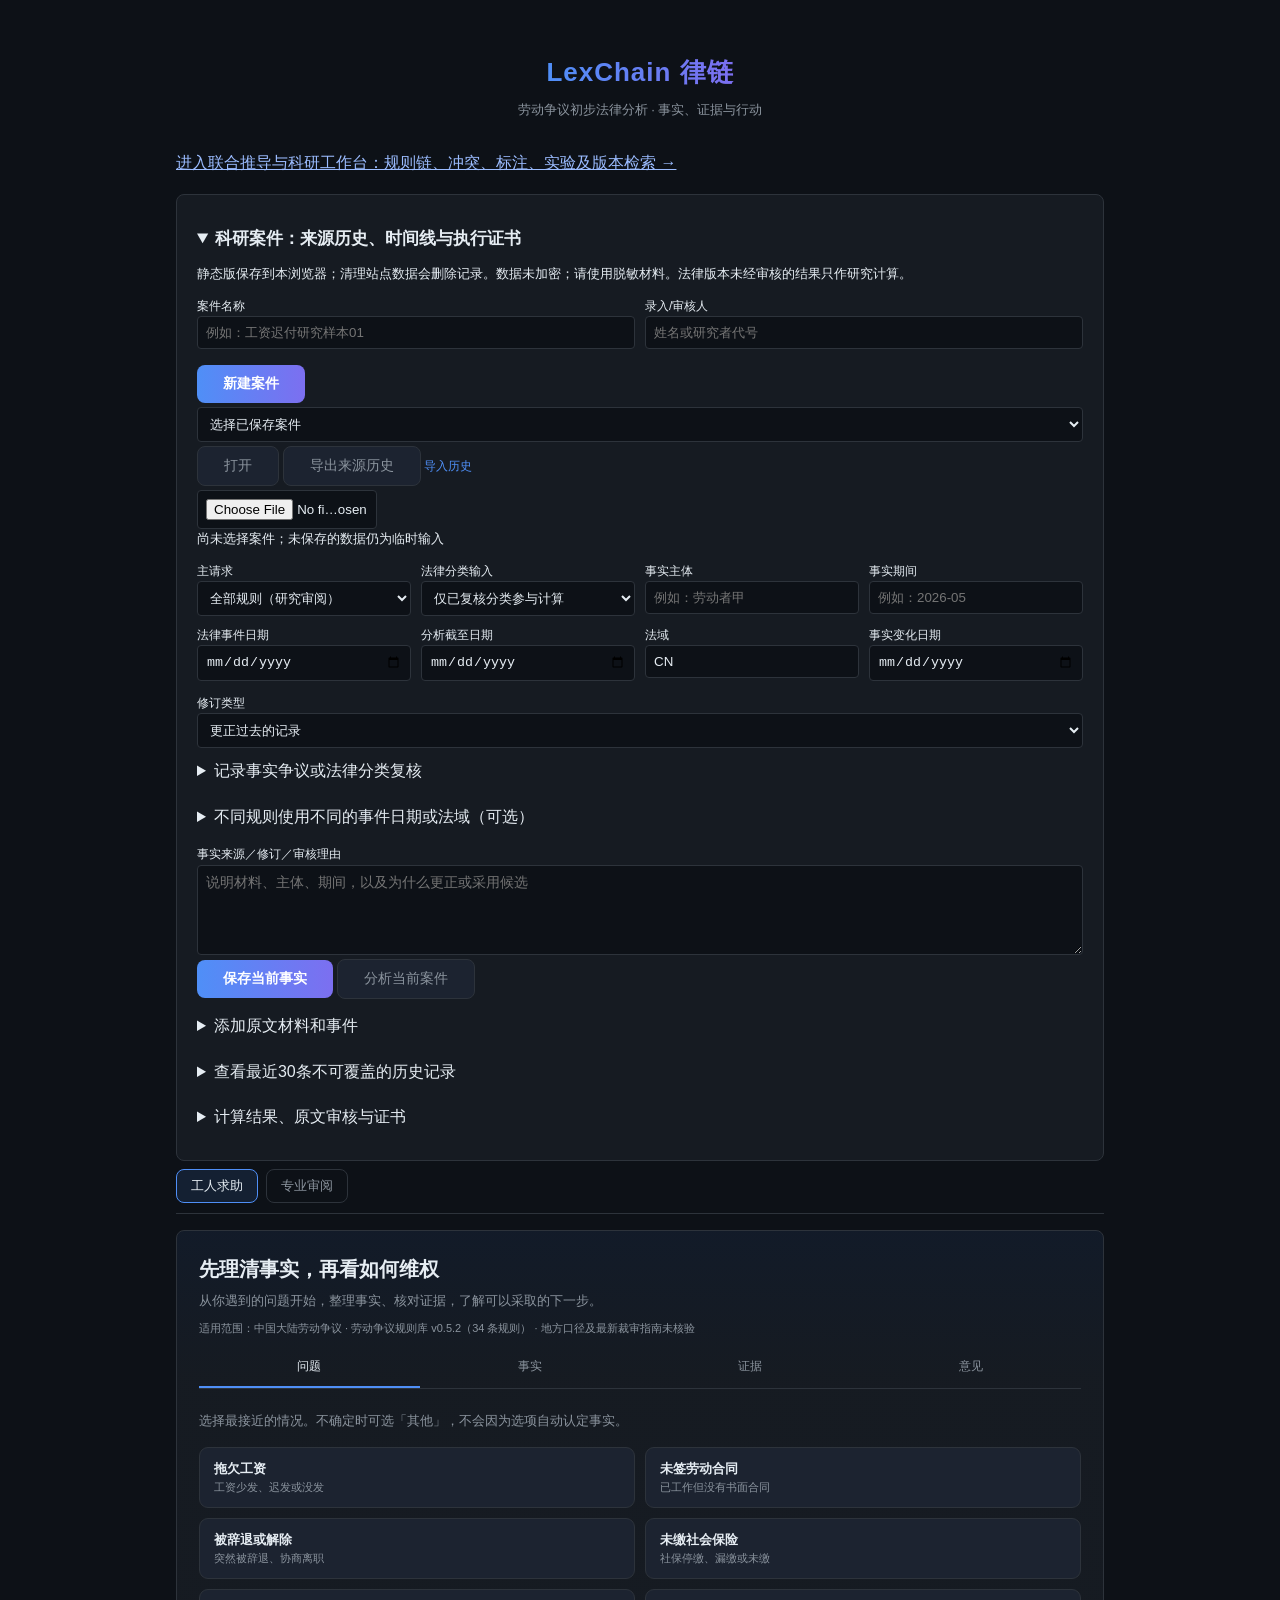
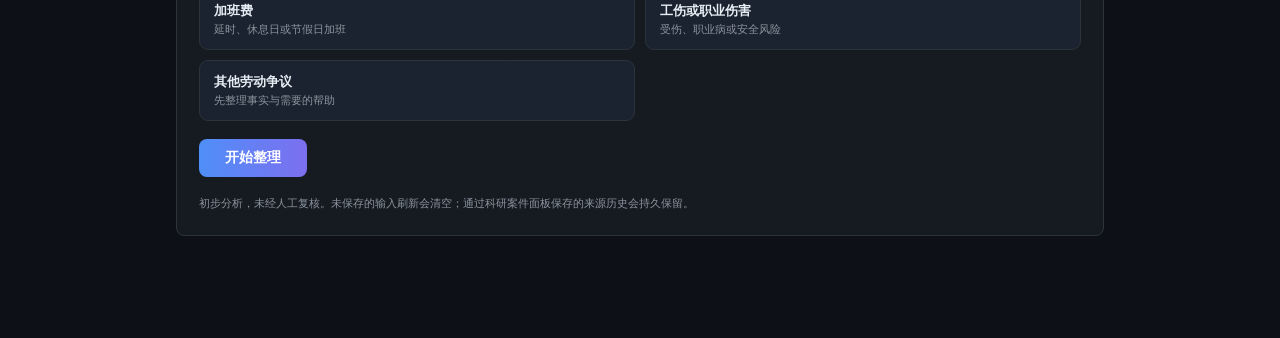
==== commit 634343ff: "Update static site with research lab and logic capability statements Rebuild docs/ from public/: res" ====
--- a/index.html
+++ b/index.html
@@ -362,10 +362,10 @@
     html += `<div class="fact-group"><h3>${g}</h3>`;
     fs.forEach(f => {
       if (f.type === 'number') {
-        html += `<div class="fact-row"><label>${f.label}</label>
+        html += `<div class="fact-row"><label>${f.nature==='LEGAL_CLASSIFICATION'?'[法律分类，须复核] ':''}${f.label}</label>
           <input type="number" data-fact-key="${f.key}" min="${f.minimum === undefined ? '' : f.minimum}" step="${f.integer ? '1' : 'any'}" placeholder="未知" oninput="setNumberFact('${f.key}', this.value)"></div>`;
       } else {
-        html += `<div class="fact-row"><label>${f.label}</label>
+        html += `<div class="fact-row"><label>${f.nature==='LEGAL_CLASSIFICATION'?'[法律分类，须复核] ':''}${f.label}</label>
           <div class="tri">
             <button id="b-${f.key}-t" onclick="setFact('${f.key}', true)">是</button>
             <button id="b-${f.key}-f" onclick="setFact('${f.key}', false)">否</button>
@@ -426,7 +426,7 @@
   btn.disabled = true;
   try {
     const data = await postJSON('/api/analyze', { text, facts: presetFacts || FACT_CONFIRMED });
-    if (data.facts_used) setFacts(data.facts_used, data.confirmed_facts || {});
+    if (data.facts_used) setFacts(data.confirmed_facts || data.facts_used, data.confirmed_facts || {});
     renderExpertReport(data);
     LexChainWorker.receiveExpertAnalysis(data);
     hideError();
@@ -456,6 +456,9 @@
 
 function renderExpertReport(data) {
   const r = data.report;
+  const focused = r.focus ? r.rules.filter(x=>r.focus.ruleIds.includes(x.id)) : r.rules;
+  const remaining = r.rules.filter(x=>!focused.includes(x));
+  const questions = r.focus?.questions || r.missing_facts;
   let html = '';
   const safeText = value => String(value).replace(/&/g, '&amp;').replace(/</g, '&lt;').replace(/>/g, '&gt;');
   const factValueText = value => value === null ? '未知' : value === true ? '是' : value === false ? '否' : String(value);
@@ -484,16 +487,20 @@
     </div></div>
     <div class="v-sym">${r.verdict_symbol}<br>${r.engine}</div></div>`;
 
-  // 追问清单
-  if (r.missing_facts.length) {
-    html += `<div class="card"><h2>待核实事实（补充后重新评估）</h2><ul class="ask-list">`;
-    r.missing_facts.forEach(m => html += `<li>「${m.label}」——请补充。</li>`);
+  if(r.focus){html+=`<div class="card"><h2>本次主请求与计算边界</h2><p>显示相关规则 ${focused.length} 条；其他 ${remaining.length} 条仍保存在全量研究结果中。</p><p>${safeText(r.focus.scope)}</p>${r.focus.warnings.map(w=>`<p>${safeText(w)}</p>`).join('')}<p>条件未知：尚不能确定规则适用。履行未知：不等于已经违反。法律待审核：不得作为已成立请求权。</p></div>`;}
+  if(r.inputQualification?.length){html+=`<div class="card"><h2>输入分类与复核状态</h2><ul>${r.inputQualification.map(q=>`<li>${safeText(q.fact)}：录入 ${safeText(factValueText(q.submitted))}；参与计算 ${safeText(factValueText(q.effective))}；${safeText(q.status)}。${safeText(q.reason)}</li>`).join('')}</ul></div>`;}
+  if(r.fact_conflicts?.length){html+=`<div class="card"><h2>输入存在冲突</h2><pre style="white-space:pre-wrap">${safeText(JSON.stringify(r.fact_conflicts,null,2))}</pre></div>`;}
+  if(r.focus?.ruleIds.includes('R44')){html+=`<div class="card"><h2>加班适用与金额分开</h2><p>${safeText(r.overtime?.note||'')}</p><p>分类小时尚缺 ${r.overtime?.missingQuantities.length||0} 项；本版未自动计算加班金额。</p></div>`;}
+  // Only ask questions relevant to the selected request; retain every rule below.
+  if (questions.length) {
+    html += `<div class="card"><h2>本请求待核对项（补充后重新评估）</h2><ul class="ask-list">`;
+    questions.forEach(m => html += `<li>「${safeText(m.label)}」——${SCHEMA.facts.find(f=>f.key===m.fact)?.nature==='LEGAL_CLASSIFICATION'?'请提供分类依据并记录复核':'请补充或保留未知'}。</li>`);
     html += `</ul></div>`;
   }
 
   // 规则明细（先显示触发的，不适用折叠）
-  const active = r.rules.filter(x => x.status !== 'NOT_TRIGGERED');
-  const inactive = r.rules.filter(x => x.status === 'NOT_TRIGGERED');
+  const active = focused.filter(x => x.status !== 'NOT_TRIGGERED');
+  const inactive = focused.filter(x => x.status === 'NOT_TRIGGERED');
   html += `<div class="card"><h2>推理明细（规则库：${r.rulebase}）</h2>`;
   active.forEach(x => {
     html += `<div class="rule-card">
@@ -513,6 +520,7 @@
       <span class="rid">${x.id}</span><span class="src">${x.source}</span></div></div>`;
   });
   html += `</div></div>`;
+  if(remaining.length)html+=`<details class="card"><summary>其他 ${remaining.length} 条全量研究结果（点击展开）</summary>${remaining.map(x=>`<article class="rule-card"><h3>${safeText(x.id)}：${safeText(x.source)}</h3><p>计算 ${safeText(x.computedStatus)}；发布 ${safeText(x.status)}</p><p>${safeText(x.symbol)}</p><ul>${x.nlChain.map(s=>`<li>${safeText(s)}</li>`).join('')}</ul><p>待查：${x.missingFacts.map(f=>safeText(f.label)).join('、')||'无'}</p></article>`).join('')}</details>`;
 
   html += `<footer>${r.disclaimer}</footer>`;
   document.getElementById('report').innerHTML = html;
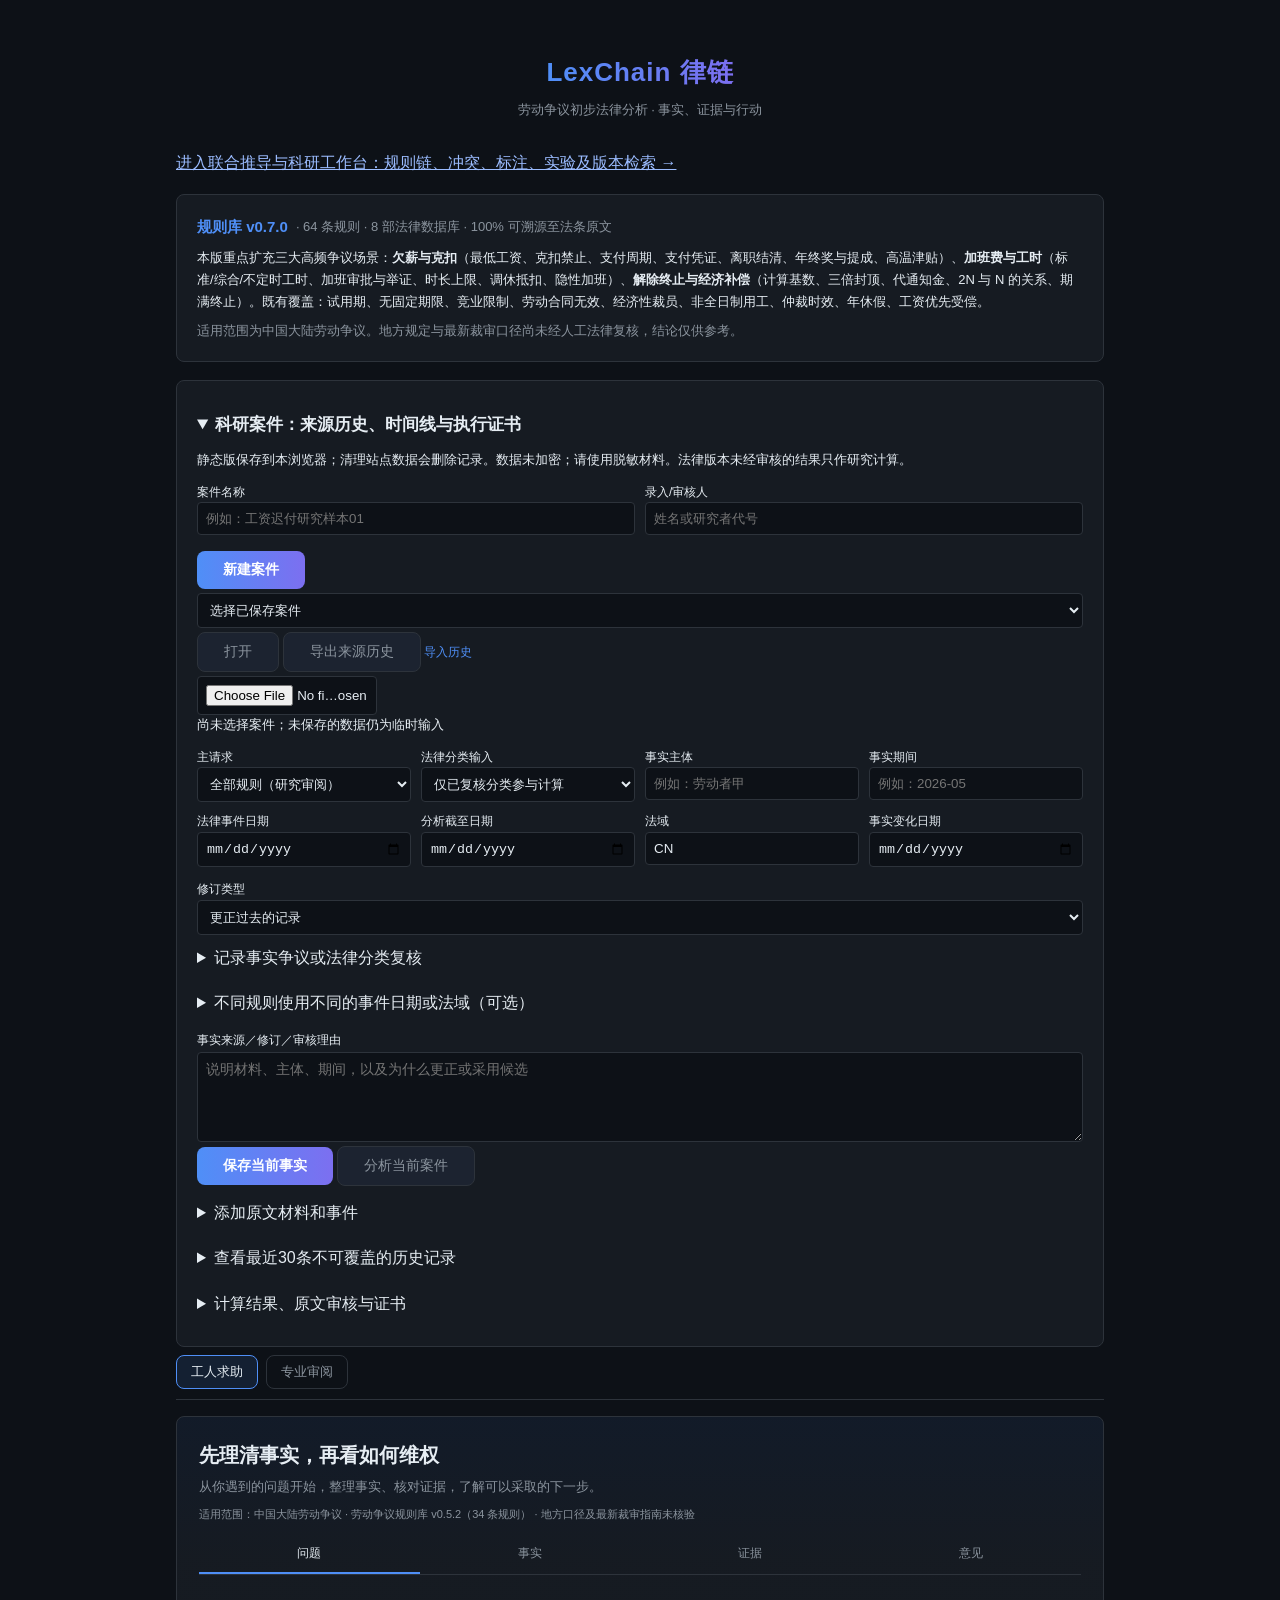
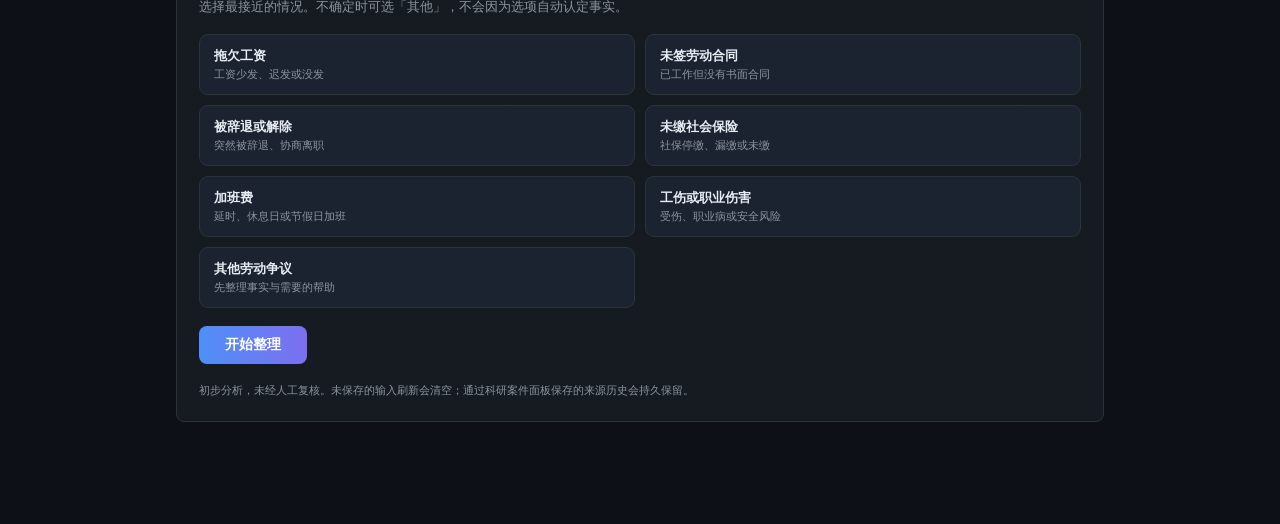
==== commit 8e00916d: "site: 首页展示 v0.7.0 覆盖场景，README 更新至 64 条规则 - 首页新增规则库版本卡片：三大高频场景 + 548 测试 + 100% 可溯源徽章 - README 当前状态 34" ====
--- a/index.html
+++ b/index.html
@@ -235,6 +235,20 @@
   </header>
 
   <p style="max-width:1100px;margin:18px auto"><a href="./workbench.html" style="color:#9bbcff">进入联合推导与科研工作台：规则链、冲突、标注、实验及版本检索 →</a></p>
+
+  <div class="card" style="max-width:1100px;margin:0 auto 18px" aria-label="规则库版本与覆盖场景">
+    <h2 style="margin-bottom:6px">规则库 v0.7.0 <span style="font-weight:400;font-size:13px;color:var(--muted)">· 64 条规则 · 8 部法律数据库 · 100% 可溯源至法条原文</span></h2>
+    <div class="expert-badges" style="margin:10px 0 4px">
+      <span class="badge">548 个自动化测试</span>
+      <span class="badge">规则数扩充 88%（34 → 64）</span>
+      <span class="badge">金额自动计算（经济补偿 N / 2N / N+1）</span>
+      <span class="badge">每条规则含置信度与边界声明</span>
+    </div>
+    <p style="font-size:13px;line-height:1.7;margin:8px 0 0">
+      本版重点扩充三大高频争议场景：<strong>欠薪与克扣</strong>（最低工资、克扣禁止、支付周期、支付凭证、离职结清、年终奖与提成、高温津贴）、<strong>加班费与工时</strong>（标准/综合/不定时工时、加班审批与举证、时长上限、调休抵扣、隐性加班）、<strong>解除终止与经济补偿</strong>（计算基数、三倍封顶、代通知金、2N 与 N 的关系、期满终止）。既有覆盖：试用期、无固定期限、竞业限制、劳动合同无效、经济性裁员、非全日制用工、仲裁时效、年休假、工资优先受偿。</p>
+    <p class="meta-note" style="margin:8px 0 0">适用范围为中国大陆劳动争议。地方规定与最新裁审口径尚未经人工法律复核，结论仅供参考。</p>
+  </div>
+
 <div class="mode-tabs" role="tablist" aria-label="工作模式">
     <button id="workerModeBtn" class="mode-tab active" role="tab" aria-selected="true" aria-controls="workerSurface">工人求助</button>
     <button id="expertModeBtn" class="mode-tab" role="tab" aria-selected="false" aria-controls="expertSurface">专业审阅</button>
